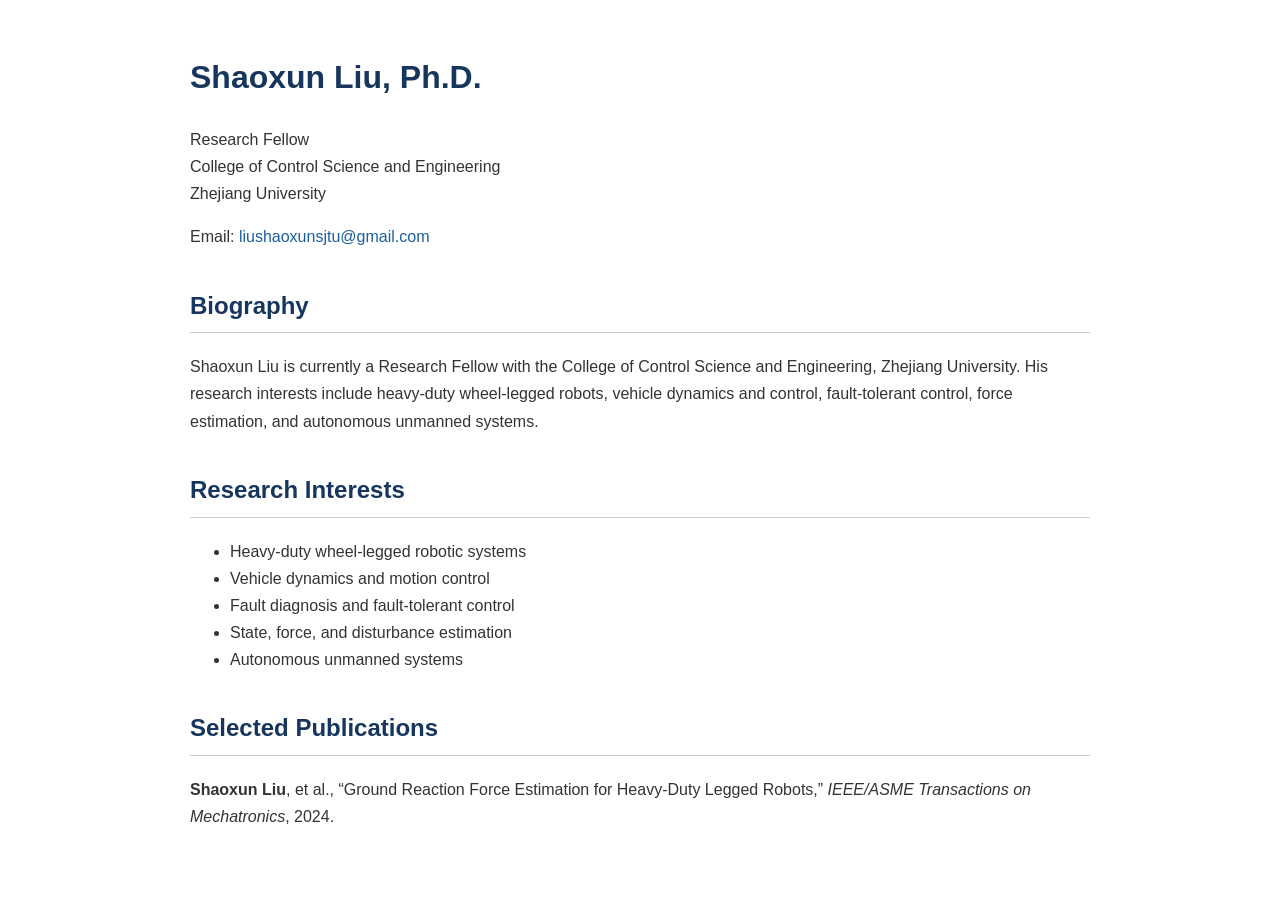
==== index.html @ 148bfb81 "Add initial index.html for personal webpage" ====
<!DOCTYPE html>
<html lang="en">
<head>
    <meta charset="UTF-8">
    <meta name="viewport" content="width=device-width, initial-scale=1.0">
    <title>Shaoxun Liu</title>

    <style>
        body {
            max-width: 900px;
            margin: 50px auto;
            padding: 0 25px;
            font-family: Arial, Helvetica, sans-serif;
            line-height: 1.7;
            color: #333;
        }

        h1, h2 {
            color: #17365d;
        }

        h2 {
            margin-top: 35px;
            border-bottom: 1px solid #ccc;
            padding-bottom: 6px;
        }

        a {
            color: #1a5f9e;
            text-decoration: none;
        }

        a:hover {
            text-decoration: underline;
        }
    </style>
</head>

<body>

    <h1>Shaoxun Liu, Ph.D.</h1>

    <p>
        Research Fellow<br>
        College of Control Science and Engineering<br>
        Zhejiang University
    </p>

    <p>
        Email:
        <a href="mailto:liushaoxunsjtu@gmail.com">
            liushaoxunsjtu@gmail.com
        </a>
    </p>

    <h2>Biography</h2>

    <p>
        Shaoxun Liu is currently a Research Fellow with the College of
        Control Science and Engineering, Zhejiang University.
        His research interests include heavy-duty wheel-legged robots,
        vehicle dynamics and control, fault-tolerant control,
        force estimation, and autonomous unmanned systems.
    </p>

    <h2>Research Interests</h2>

    <ul>
        <li>Heavy-duty wheel-legged robotic systems</li>
        <li>Vehicle dynamics and motion control</li>
        <li>Fault diagnosis and fault-tolerant control</li>
        <li>State, force, and disturbance estimation</li>
        <li>Autonomous unmanned systems</li>
    </ul>

    <h2>Selected Publications</h2>

    <p>
        <strong>Shaoxun Liu</strong>, et al.,
        “Ground Reaction Force Estimation for Heavy-Duty Legged Robots,”
        <em>IEEE/ASME Transactions on Mechatronics</em>, 2024.
    </p>

</body>
</html>
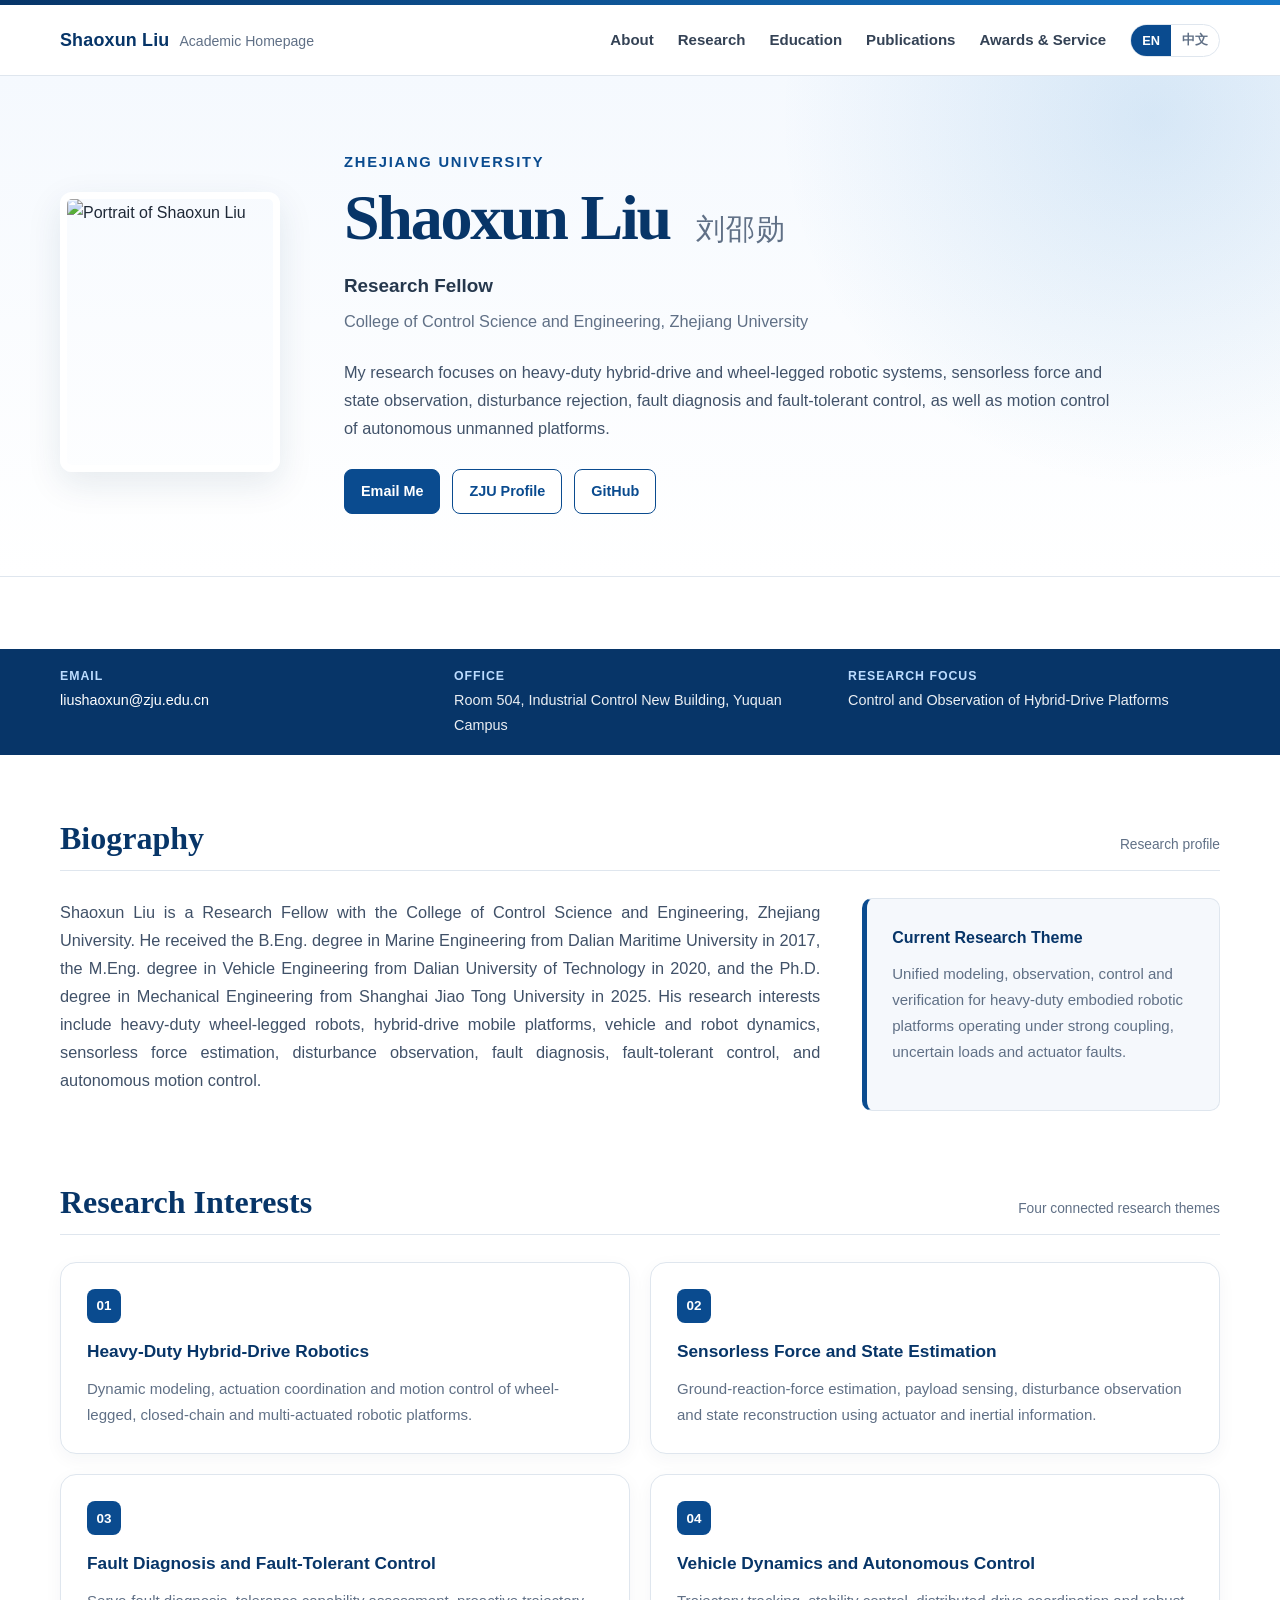
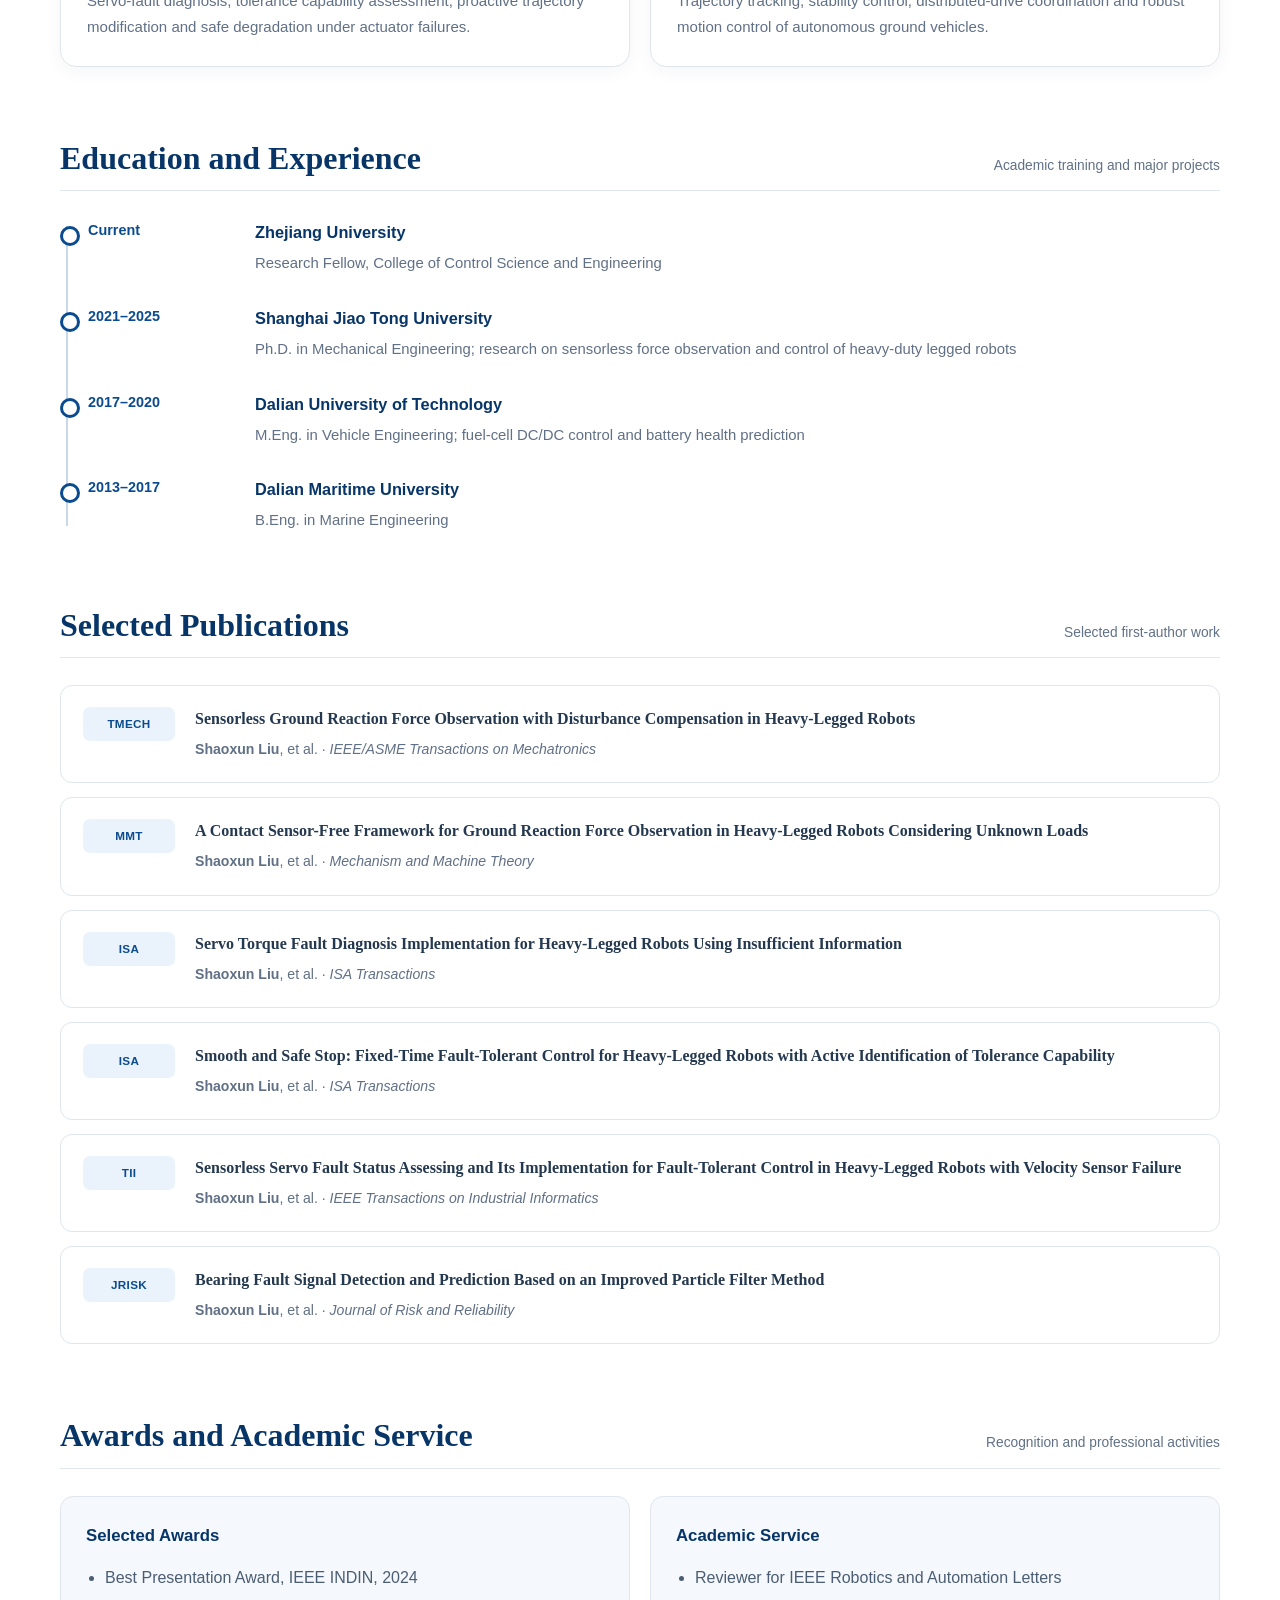
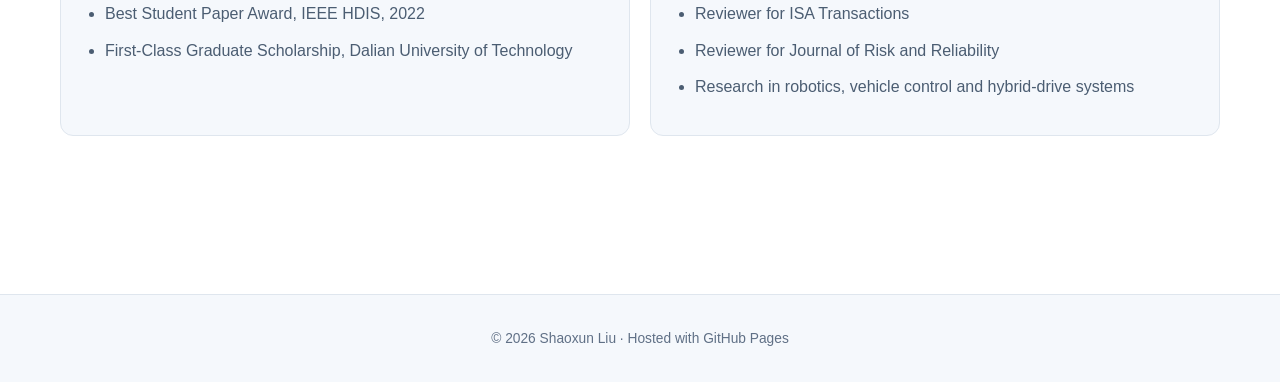
==== commit 7046e71e: "2026.07.014" ====
--- a/index.html
+++ b/index.html
@@ -1,85 +1,1008 @@
 <!DOCTYPE html>
 <html lang="en">
 <head>
-    <meta charset="UTF-8">
-    <meta name="viewport" content="width=device-width, initial-scale=1.0">
-    <title>Shaoxun Liu</title>
-
-    <style>
-        body {
-            max-width: 900px;
-            margin: 50px auto;
-            padding: 0 25px;
-            font-family: Arial, Helvetica, sans-serif;
-            line-height: 1.7;
-            color: #333;
-        }
-
-        h1, h2 {
-            color: #17365d;
-        }
-
-        h2 {
-            margin-top: 35px;
-            border-bottom: 1px solid #ccc;
-            padding-bottom: 6px;
-        }
-
-        a {
-            color: #1a5f9e;
-            text-decoration: none;
-        }
-
-        a:hover {
-            text-decoration: underline;
-        }
-    </style>
+  <meta charset="UTF-8">
+  <meta name="viewport" content="width=device-width, initial-scale=1.0">
+  <meta name="description" content="Academic homepage of Shaoxun Liu, Research Fellow at Zhejiang University.">
+  <meta name="author" content="Shaoxun Liu">
+  <title>Shaoxun Liu | Zhejiang University</title>
+
+  <style>
+    :root {
+      --zju-blue: #0a4b8f;
+      --zju-deep: #073568;
+      --accent: #1677c8;
+      --ink: #1f2937;
+      --muted: #607086;
+      --line: #dfe6ee;
+      --soft: #f5f8fc;
+      --white: #ffffff;
+      --shadow: 0 12px 35px rgba(23, 54, 93, 0.10);
+      --radius: 16px;
+      --max-width: 1160px;
+    }
+
+    * {
+      box-sizing: border-box;
+    }
+
+    html {
+      scroll-behavior: smooth;
+    }
+
+    body {
+      margin: 0;
+      color: var(--ink);
+      background: var(--white);
+      font-family: -apple-system, BlinkMacSystemFont, "Segoe UI", "Helvetica Neue",
+        Arial, "PingFang SC", "Microsoft YaHei", sans-serif;
+      line-height: 1.72;
+    }
+
+    a {
+      color: var(--zju-blue);
+      text-decoration: none;
+    }
+
+    a:hover {
+      color: var(--accent);
+    }
+
+    .top-rule {
+      height: 5px;
+      background: linear-gradient(90deg, var(--zju-deep), var(--accent));
+    }
+
+    .nav-shell {
+      position: sticky;
+      top: 0;
+      z-index: 1000;
+      background: rgba(255, 255, 255, 0.96);
+      border-bottom: 1px solid var(--line);
+      backdrop-filter: blur(10px);
+    }
+
+    .nav {
+      width: min(var(--max-width), calc(100% - 40px));
+      min-height: 70px;
+      margin: 0 auto;
+      display: flex;
+      align-items: center;
+      justify-content: space-between;
+      gap: 24px;
+    }
+
+    .brand {
+      display: flex;
+      align-items: baseline;
+      gap: 10px;
+      white-space: nowrap;
+    }
+
+    .brand strong {
+      color: var(--zju-deep);
+      font-size: 1.12rem;
+      letter-spacing: 0.01em;
+    }
+
+    .brand span {
+      color: var(--muted);
+      font-size: 0.88rem;
+    }
+
+    .nav-links {
+      display: flex;
+      align-items: center;
+      justify-content: flex-end;
+      gap: 24px;
+      font-size: 0.94rem;
+    }
+
+    .nav-links a {
+      color: #344255;
+      font-weight: 600;
+    }
+
+    .nav-links a:hover {
+      color: var(--zju-blue);
+    }
+
+    .language-switch {
+      display: inline-flex;
+      border: 1px solid var(--line);
+      border-radius: 999px;
+      overflow: hidden;
+      background: var(--white);
+    }
+
+    .language-switch button {
+      border: 0;
+      background: transparent;
+      color: var(--muted);
+      padding: 7px 11px;
+      cursor: pointer;
+      font-weight: 700;
+      font-size: 0.8rem;
+    }
+
+    .language-switch button.active {
+      color: var(--white);
+      background: var(--zju-blue);
+    }
+
+    .hero {
+      background:
+        radial-gradient(circle at 90% 8%, rgba(22, 119, 200, 0.14), transparent 30%),
+        linear-gradient(180deg, #f5f9fe 0%, #ffffff 100%);
+      border-bottom: 1px solid var(--line);
+    }
+
+    .hero-inner {
+      width: min(var(--max-width), calc(100% - 40px));
+      margin: 0 auto;
+      padding: 74px 0 62px;
+      display: grid;
+      grid-template-columns: 230px minmax(0, 1fr);
+      align-items: center;
+      gap: 54px;
+    }
+
+    .portrait-wrap {
+      position: relative;
+    }
+
+    .portrait {
+      width: 220px;
+      height: 280px;
+      display: block;
+      object-fit: cover;
+      object-position: center top;
+      border-radius: 12px;
+      border: 7px solid var(--white);
+      box-shadow: var(--shadow);
+    }
+
+    .portrait-wrap::after {
+      content: "";
+      position: absolute;
+      right: -10px;
+      bottom: -10px;
+      width: 72px;
+      height: 72px;
+      border-right: 5px solid var(--accent);
+      border-bottom: 5px solid var(--accent);
+      border-radius: 0 0 15px 0;
+      z-index: -1;
+    }
+
+    .eyebrow {
+      margin: 0 0 8px;
+      color: var(--zju-blue);
+      font-size: 0.92rem;
+      font-weight: 800;
+      letter-spacing: 0.12em;
+      text-transform: uppercase;
+    }
+
+    h1 {
+      margin: 0;
+      color: var(--zju-deep);
+      font-family: Georgia, "Times New Roman", "Songti SC", serif;
+      font-size: clamp(2.55rem, 5vw, 4.35rem);
+      line-height: 1.08;
+      letter-spacing: -0.035em;
+    }
+
+    .cn-name {
+      margin-left: 12px;
+      color: var(--muted);
+      font-family: "Songti SC", "STSong", serif;
+      font-size: 0.46em;
+      font-weight: 500;
+      letter-spacing: 0.04em;
+    }
+
+    .position {
+      margin: 18px 0 4px;
+      color: #26384d;
+      font-size: 1.18rem;
+      font-weight: 700;
+    }
+
+    .affiliation {
+      margin: 0;
+      color: var(--muted);
+      font-size: 1.02rem;
+    }
+
+    .hero-summary {
+      max-width: 780px;
+      margin: 23px 0 0;
+      color: #42536a;
+      font-size: 1.02rem;
+    }
+
+    .quick-links {
+      margin-top: 27px;
+      display: flex;
+      flex-wrap: wrap;
+      gap: 12px;
+    }
+
+    .button {
+      display: inline-flex;
+      align-items: center;
+      justify-content: center;
+      min-height: 42px;
+      padding: 9px 16px;
+      border: 1px solid var(--zju-blue);
+      border-radius: 8px;
+      font-size: 0.9rem;
+      font-weight: 700;
+      transition: transform 0.15s ease, box-shadow 0.15s ease;
+    }
+
+    .button:hover {
+      transform: translateY(-1px);
+      box-shadow: 0 8px 18px rgba(10, 75, 143, 0.15);
+    }
+
+    .button.primary {
+      color: var(--white);
+      background: var(--zju-blue);
+    }
+
+    .button.secondary {
+      color: var(--zju-blue);
+      background: var(--white);
+    }
+
+    .contact-strip {
+      background: var(--zju-deep);
+      color: var(--white);
+    }
+
+    .contact-inner {
+      width: min(var(--max-width), calc(100% - 40px));
+      margin: 0 auto;
+      padding: 17px 0;
+      display: grid;
+      grid-template-columns: repeat(3, minmax(0, 1fr));
+      gap: 22px;
+    }
+
+    .contact-item {
+      min-width: 0;
+      color: rgba(255, 255, 255, 0.92);
+      font-size: 0.9rem;
+    }
+
+    .contact-item strong {
+      display: block;
+      margin-bottom: 1px;
+      color: #bcdcff;
+      font-size: 0.77rem;
+      letter-spacing: 0.08em;
+      text-transform: uppercase;
+    }
+
+    .contact-item a {
+      color: var(--white);
+      word-break: break-word;
+    }
+
+    main {
+      width: min(var(--max-width), calc(100% - 40px));
+      margin: 0 auto;
+      padding: 64px 0 86px;
+    }
+
+    section {
+      scroll-margin-top: 92px;
+      margin-bottom: 72px;
+    }
+
+    .section-heading {
+      display: flex;
+      align-items: flex-end;
+      justify-content: space-between;
+      gap: 24px;
+      margin-bottom: 27px;
+      padding-bottom: 13px;
+      border-bottom: 1px solid var(--line);
+    }
+
+    .section-heading h2 {
+      margin: 0;
+      color: var(--zju-deep);
+      font-family: Georgia, "Times New Roman", "Songti SC", serif;
+      font-size: 2rem;
+      line-height: 1.2;
+    }
+
+    .section-heading span {
+      color: var(--muted);
+      font-size: 0.86rem;
+    }
+
+    .about-grid {
+      display: grid;
+      grid-template-columns: minmax(0, 1.7fr) minmax(270px, 0.8fr);
+      gap: 42px;
+    }
+
+    .about-copy p {
+      margin-top: 0;
+      color: #405168;
+      font-size: 1.02rem;
+      text-align: justify;
+    }
+
+    .focus-box {
+      padding: 25px;
+      border: 1px solid var(--line);
+      border-left: 5px solid var(--zju-blue);
+      border-radius: 10px;
+      background: var(--soft);
+    }
+
+    .focus-box h3 {
+      margin: 0 0 10px;
+      color: var(--zju-deep);
+      font-size: 1rem;
+    }
+
+    .focus-box p {
+      margin: 0;
+      color: var(--muted);
+      font-size: 0.94rem;
+    }
+
+    .cards {
+      display: grid;
+      grid-template-columns: repeat(2, minmax(0, 1fr));
+      gap: 20px;
+    }
+
+    .card {
+      padding: 26px;
+      border: 1px solid var(--line);
+      border-radius: var(--radius);
+      background: var(--white);
+      box-shadow: 0 5px 18px rgba(31, 52, 76, 0.045);
+    }
+
+    .card-index {
+      display: inline-flex;
+      width: 34px;
+      height: 34px;
+      align-items: center;
+      justify-content: center;
+      margin-bottom: 14px;
+      border-radius: 8px;
+      color: var(--white);
+      background: var(--zju-blue);
+      font-weight: 800;
+      font-size: 0.84rem;
+    }
+
+    .card h3 {
+      margin: 0 0 9px;
+      color: var(--zju-deep);
+      font-size: 1.08rem;
+    }
+
+    .card p {
+      margin: 0;
+      color: var(--muted);
+      font-size: 0.94rem;
+    }
+
+    .timeline {
+      position: relative;
+      padding-left: 28px;
+    }
+
+    .timeline::before {
+      content: "";
+      position: absolute;
+      left: 6px;
+      top: 8px;
+      bottom: 8px;
+      width: 2px;
+      background: #c9d8e8;
+    }
+
+    .timeline-item {
+      position: relative;
+      display: grid;
+      grid-template-columns: 145px minmax(0, 1fr);
+      gap: 22px;
+      margin-bottom: 27px;
+    }
+
+    .timeline-item::before {
+      content: "";
+      position: absolute;
+      left: -28px;
+      top: 8px;
+      width: 14px;
+      height: 14px;
+      border: 3px solid var(--zju-blue);
+      border-radius: 50%;
+      background: var(--white);
+    }
+
+    .timeline-date {
+      color: var(--zju-blue);
+      font-weight: 800;
+      font-size: 0.9rem;
+    }
+
+    .timeline-content h3 {
+      margin: 0;
+      color: var(--zju-deep);
+      font-size: 1.02rem;
+    }
+
+    .timeline-content p {
+      margin: 5px 0 0;
+      color: var(--muted);
+      font-size: 0.93rem;
+    }
+
+    .publication-list {
+      display: grid;
+      gap: 14px;
+    }
+
+    .publication {
+      display: grid;
+      grid-template-columns: 92px minmax(0, 1fr);
+      gap: 20px;
+      padding: 21px 22px;
+      border: 1px solid var(--line);
+      border-radius: 12px;
+      background: #fff;
+    }
+
+    .journal-tag {
+      align-self: start;
+      padding: 7px 8px;
+      border-radius: 7px;
+      color: var(--zju-blue);
+      background: #eaf3fc;
+      font-size: 0.73rem;
+      font-weight: 900;
+      text-align: center;
+      letter-spacing: 0.03em;
+    }
+
+    .publication h3 {
+      margin: 0 0 6px;
+      color: #24384f;
+      font-family: Georgia, "Times New Roman", serif;
+      font-size: 1rem;
+      font-weight: 700;
+      line-height: 1.5;
+    }
+
+    .publication p {
+      margin: 0;
+      color: var(--muted);
+      font-size: 0.88rem;
+    }
+
+    .two-column-list {
+      display: grid;
+      grid-template-columns: repeat(2, minmax(0, 1fr));
+      gap: 20px;
+    }
+
+    .list-panel {
+      padding: 25px;
+      border: 1px solid var(--line);
+      border-radius: 13px;
+      background: var(--soft);
+    }
+
+    .list-panel h3 {
+      margin: 0 0 13px;
+      color: var(--zju-deep);
+      font-size: 1.05rem;
+    }
+
+    .list-panel ul {
+      margin: 0;
+      padding-left: 19px;
+      color: #4b5d72;
+    }
+
+    .list-panel li {
+      margin-bottom: 9px;
+    }
+
+    footer {
+      padding: 32px 20px;
+      border-top: 1px solid var(--line);
+      color: var(--muted);
+      background: var(--soft);
+      text-align: center;
+      font-size: 0.86rem;
+    }
+
+    .menu-toggle {
+      display: none;
+      border: 1px solid var(--line);
+      border-radius: 8px;
+      background: var(--white);
+      padding: 8px 10px;
+      color: var(--zju-deep);
+      font-size: 1rem;
+      cursor: pointer;
+    }
+
+    @media (max-width: 900px) {
+      .menu-toggle {
+        display: inline-flex;
+      }
+
+      .nav {
+        position: relative;
+      }
+
+      .nav-links {
+        display: none;
+        position: absolute;
+        top: 62px;
+        right: 0;
+        width: min(340px, calc(100vw - 40px));
+        padding: 18px;
+        flex-direction: column;
+        align-items: stretch;
+        gap: 12px;
+        border: 1px solid var(--line);
+        border-radius: 12px;
+        background: var(--white);
+        box-shadow: var(--shadow);
+      }
+
+      .nav-links.open {
+        display: flex;
+      }
+
+      .language-switch {
+        align-self: flex-start;
+      }
+
+      .hero-inner {
+        grid-template-columns: 190px minmax(0, 1fr);
+        gap: 35px;
+      }
+
+      .portrait {
+        width: 185px;
+        height: 235px;
+      }
+
+      .contact-inner,
+      .cards,
+      .about-grid,
+      .two-column-list {
+        grid-template-columns: 1fr;
+      }
+    }
+
+    @media (max-width: 680px) {
+      .brand span {
+        display: none;
+      }
+
+      .hero-inner {
+        padding: 48px 0 44px;
+        grid-template-columns: 1fr;
+        text-align: center;
+      }
+
+      .portrait-wrap {
+        justify-self: center;
+      }
+
+      .portrait {
+        width: 175px;
+        height: 220px;
+      }
+
+      .quick-links {
+        justify-content: center;
+      }
+
+      .contact-inner {
+        gap: 13px;
+      }
+
+      .section-heading {
+        align-items: flex-start;
+        flex-direction: column;
+        gap: 6px;
+      }
+
+      .timeline-item {
+        grid-template-columns: 1fr;
+        gap: 2px;
+      }
+
+      .publication {
+        grid-template-columns: 1fr;
+        gap: 12px;
+      }
+
+      .journal-tag {
+        justify-self: start;
+      }
+    }
+  </style>
 </head>
 
 <body>
-
-    <h1>Shaoxun Liu, Ph.D.</h1>
-
-    <p>
-        Research Fellow<br>
-        College of Control Science and Engineering<br>
-        Zhejiang University
-    </p>
-
-    <p>
-        Email:
-        <a href="mailto:liushaoxunsjtu@gmail.com">
-            liushaoxunsjtu@gmail.com
-        </a>
-    </p>
-
-    <h2>Biography</h2>
-
-    <p>
-        Shaoxun Liu is currently a Research Fellow with the College of
-        Control Science and Engineering, Zhejiang University.
-        His research interests include heavy-duty wheel-legged robots,
-        vehicle dynamics and control, fault-tolerant control,
-        force estimation, and autonomous unmanned systems.
-    </p>
-
-    <h2>Research Interests</h2>
-
-    <ul>
-        <li>Heavy-duty wheel-legged robotic systems</li>
-        <li>Vehicle dynamics and motion control</li>
-        <li>Fault diagnosis and fault-tolerant control</li>
-        <li>State, force, and disturbance estimation</li>
-        <li>Autonomous unmanned systems</li>
-    </ul>
-
-    <h2>Selected Publications</h2>
-
-    <p>
-        <strong>Shaoxun Liu</strong>, et al.,
-        “Ground Reaction Force Estimation for Heavy-Duty Legged Robots,”
-        <em>IEEE/ASME Transactions on Mechatronics</em>, 2024.
-    </p>
-
+  <div class="top-rule"></div>
+
+  <header class="nav-shell">
+    <nav class="nav" aria-label="Main navigation">
+      <a class="brand" href="#top">
+        <strong>Shaoxun Liu</strong>
+        <span data-en="Academic Homepage" data-zh="个人学术主页">Academic Homepage</span>
+      </a>
+
+      <button class="menu-toggle" id="menuToggle" aria-label="Toggle navigation">☰</button>
+
+      <div class="nav-links" id="navLinks">
+        <a href="#about" data-en="About" data-zh="个人简介">About</a>
+        <a href="#research" data-en="Research" data-zh="研究方向">Research</a>
+        <a href="#education" data-en="Education" data-zh="教育经历">Education</a>
+        <a href="#publications" data-en="Publications" data-zh="代表成果">Publications</a>
+        <a href="#service" data-en="Awards & Service" data-zh="奖励与兼职">Awards &amp; Service</a>
+
+        <div class="language-switch" aria-label="Language switch">
+          <button type="button" class="active" data-lang="en">EN</button>
+          <button type="button" data-lang="zh">中文</button>
+        </div>
+      </div>
+    </nav>
+  </header>
+
+  <div id="top"></div>
+
+  <section class="hero" aria-labelledby="page-title">
+    <div class="hero-inner">
+      <div class="portrait-wrap">
+        <img class="portrait" src="assets/profile.jpg" alt="Portrait of Shaoxun Liu">
+      </div>
+
+      <div>
+        <p class="eyebrow" data-en="Zhejiang University" data-zh="浙江大学">Zhejiang University</p>
+        <h1 id="page-title">Shaoxun Liu <span class="cn-name">刘邵勋</span></h1>
+        <p class="position" data-en="Research Fellow" data-zh="专职研究员">Research Fellow</p>
+        <p class="affiliation"
+           data-en="College of Control Science and Engineering, Zhejiang University"
+           data-zh="浙江大学控制科学与工程学院">
+          College of Control Science and Engineering, Zhejiang University
+        </p>
+
+        <p class="hero-summary"
+           data-en="My research focuses on heavy-duty hybrid-drive and wheel-legged robotic systems, sensorless force and state observation, disturbance rejection, fault diagnosis and fault-tolerant control, as well as motion control of autonomous unmanned platforms."
+           data-zh="主要从事重载复合驱动与轮足机器人、无传感器力与状态观测、抗扰控制、故障诊断与容错控制，以及无人平台运动控制等方面的研究。">
+          My research focuses on heavy-duty hybrid-drive and wheel-legged robotic systems,
+          sensorless force and state observation, disturbance rejection, fault diagnosis and
+          fault-tolerant control, as well as motion control of autonomous unmanned platforms.
+        </p>
+
+        <div class="quick-links">
+          <a class="button primary" href="mailto:liushaoxun@zju.edu.cn"
+             data-en="Email Me" data-zh="发送邮件">Email Me</a>
+          <a class="button secondary" href="https://person.zju.edu.cn/shaoxun" target="_blank" rel="noopener"
+             data-en="ZJU Profile" data-zh="浙大主页">ZJU Profile</a>
+          <a class="button secondary" href="https://github.com/Sxliu818" target="_blank" rel="noopener"
+             data-en="GitHub" data-zh="GitHub">GitHub</a>
+        </div>
+      </div>
+    </div>
+  </section>
+
+  <div class="contact-strip">
+    <div class="contact-inner">
+      <div class="contact-item">
+        <strong data-en="Email" data-zh="邮箱">Email</strong>
+        <a href="mailto:liushaoxun@zju.edu.cn">liushaoxun@zju.edu.cn</a>
+      </div>
+      <div class="contact-item">
+        <strong data-en="Office" data-zh="办公地点">Office</strong>
+        <span data-en="Room 504, Industrial Control New Building, Yuquan Campus"
+              data-zh="浙江大学玉泉校区工控新楼504室">
+          Room 504, Industrial Control New Building, Yuquan Campus
+        </span>
+      </div>
+      <div class="contact-item">
+        <strong data-en="Research Focus" data-zh="研究方向">Research Focus</strong>
+        <span data-en="Control and Observation of Hybrid-Drive Platforms"
+              data-zh="复合驱动平台控制及观测">
+          Control and Observation of Hybrid-Drive Platforms
+        </span>
+      </div>
+    </div>
+  </div>
+
+  <main>
+    <section id="about">
+      <div class="section-heading">
+        <h2 data-en="Biography" data-zh="个人简介">Biography</h2>
+        <span data-en="Research profile" data-zh="研究概况">Research profile</span>
+      </div>
+
+      <div class="about-grid">
+        <div class="about-copy">
+          <p
+            data-en="Shaoxun Liu is a Research Fellow with the College of Control Science and Engineering, Zhejiang University. He received the B.Eng. degree in Marine Engineering from Dalian Maritime University in 2017, the M.Eng. degree in Vehicle Engineering from Dalian University of Technology in 2020, and the Ph.D. degree in Mechanical Engineering from Shanghai Jiao Tong University in 2025. His research interests include heavy-duty wheel-legged robots, hybrid-drive mobile platforms, vehicle and robot dynamics, sensorless force estimation, disturbance observation, fault diagnosis, fault-tolerant control, and autonomous motion control."
+            data-zh="刘邵勋，博士，现为浙江大学控制科学与工程学院专职研究员。2017年获大连海事大学轮机工程专业学士学位，2020年获大连理工大学车辆工程专业硕士学位，2025年获上海交通大学机械工程专业博士学位。主要研究方向包括重载轮足机器人与复合驱动移动平台、车辆与机器人动力学、无传感器接触力估计、扰动观测、故障诊断与容错控制，以及无人平台自主运动控制。">
+            Shaoxun Liu is a Research Fellow with the College of Control Science and Engineering,
+            Zhejiang University. He received the B.Eng. degree in Marine Engineering from Dalian
+            Maritime University in 2017, the M.Eng. degree in Vehicle Engineering from Dalian
+            University of Technology in 2020, and the Ph.D. degree in Mechanical Engineering from
+            Shanghai Jiao Tong University in 2025. His research interests include heavy-duty
+            wheel-legged robots, hybrid-drive mobile platforms, vehicle and robot dynamics,
+            sensorless force estimation, disturbance observation, fault diagnosis, fault-tolerant
+            control, and autonomous motion control.
+          </p>
+        </div>
+
+        <aside class="focus-box">
+          <h3 data-en="Current Research Theme" data-zh="当前研究主题">Current Research Theme</h3>
+          <p
+            data-en="Unified modeling, observation, control and verification for heavy-duty embodied robotic platforms operating under strong coupling, uncertain loads and actuator faults."
+            data-zh="面向强耦合、未知负载与执行器故障条件下的重载具身平台，开展统一建模、状态与力观测、运动控制及系统验证研究。">
+            Unified modeling, observation, control and verification for heavy-duty embodied robotic
+            platforms operating under strong coupling, uncertain loads and actuator faults.
+          </p>
+        </aside>
+      </div>
+    </section>
+
+    <section id="research">
+      <div class="section-heading">
+        <h2 data-en="Research Interests" data-zh="研究方向">Research Interests</h2>
+        <span data-en="Four connected research themes" data-zh="四项相互关联的研究主题">Four connected research themes</span>
+      </div>
+
+      <div class="cards">
+        <article class="card">
+          <span class="card-index">01</span>
+          <h3 data-en="Heavy-Duty Hybrid-Drive Robotics" data-zh="重载复合驱动机器人">Heavy-Duty Hybrid-Drive Robotics</h3>
+          <p
+            data-en="Dynamic modeling, actuation coordination and motion control of wheel-legged, closed-chain and multi-actuated robotic platforms."
+            data-zh="开展轮足式、闭链式与多执行器重载机器人平台的动力学建模、驱动协调与运动控制研究。">
+            Dynamic modeling, actuation coordination and motion control of wheel-legged,
+            closed-chain and multi-actuated robotic platforms.
+          </p>
+        </article>
+
+        <article class="card">
+          <span class="card-index">02</span>
+          <h3 data-en="Sensorless Force and State Estimation" data-zh="无传感器力与状态观测">Sensorless Force and State Estimation</h3>
+          <p
+            data-en="Ground-reaction-force estimation, payload sensing, disturbance observation and state reconstruction using actuator and inertial information."
+            data-zh="利用执行器信息与惯性信息实现地面接触力估计、负载感知、扰动观测与系统状态重构。">
+            Ground-reaction-force estimation, payload sensing, disturbance observation and state
+            reconstruction using actuator and inertial information.
+          </p>
+        </article>
+
+        <article class="card">
+          <span class="card-index">03</span>
+          <h3 data-en="Fault Diagnosis and Fault-Tolerant Control" data-zh="故障诊断与容错控制">Fault Diagnosis and Fault-Tolerant Control</h3>
+          <p
+            data-en="Servo-fault diagnosis, tolerance capability assessment, proactive trajectory modification and safe degradation under actuator failures."
+            data-zh="研究伺服故障诊断、容错能力评估、主动轨迹修正以及执行器故障条件下的安全降级控制。">
+            Servo-fault diagnosis, tolerance capability assessment, proactive trajectory modification
+            and safe degradation under actuator failures.
+          </p>
+        </article>
+
+        <article class="card">
+          <span class="card-index">04</span>
+          <h3 data-en="Vehicle Dynamics and Autonomous Control" data-zh="车辆动力学与自主控制">Vehicle Dynamics and Autonomous Control</h3>
+          <p
+            data-en="Trajectory tracking, stability control, distributed-drive coordination and robust motion control of autonomous ground vehicles."
+            data-zh="开展无人地面车辆的轨迹跟踪、稳定性控制、分布式驱动协调与鲁棒运动控制研究。">
+            Trajectory tracking, stability control, distributed-drive coordination and robust motion
+            control of autonomous ground vehicles.
+          </p>
+        </article>
+      </div>
+    </section>
+
+    <section id="education">
+      <div class="section-heading">
+        <h2 data-en="Education and Experience" data-zh="教育与科研经历">Education and Experience</h2>
+        <span data-en="Academic training and major projects" data-zh="学术训练与主要项目">Academic training and major projects</span>
+      </div>
+
+      <div class="timeline">
+        <div class="timeline-item">
+          <div class="timeline-date" data-en="Current" data-zh="现今">Current</div>
+          <div class="timeline-content">
+            <h3 data-en="Zhejiang University" data-zh="浙江大学">Zhejiang University</h3>
+            <p data-en="Research Fellow, College of Control Science and Engineering"
+               data-zh="控制科学与工程学院，专职研究员">
+              Research Fellow, College of Control Science and Engineering
+            </p>
+          </div>
+        </div>
+
+        <div class="timeline-item">
+          <div class="timeline-date">2021–2025</div>
+          <div class="timeline-content">
+            <h3 data-en="Shanghai Jiao Tong University" data-zh="上海交通大学">Shanghai Jiao Tong University</h3>
+            <p data-en="Ph.D. in Mechanical Engineering; research on sensorless force observation and control of heavy-duty legged robots"
+               data-zh="机械工程博士；重载足式机器人无传感器接触力观测与控制">
+              Ph.D. in Mechanical Engineering; research on sensorless force observation and control
+              of heavy-duty legged robots
+            </p>
+          </div>
+        </div>
+
+        <div class="timeline-item">
+          <div class="timeline-date">2017–2020</div>
+          <div class="timeline-content">
+            <h3 data-en="Dalian University of Technology" data-zh="大连理工大学">Dalian University of Technology</h3>
+            <p data-en="M.Eng. in Vehicle Engineering; fuel-cell DC/DC control and battery health prediction"
+               data-zh="车辆工程硕士；燃料电池DC/DC控制与电池健康状态预测">
+              M.Eng. in Vehicle Engineering; fuel-cell DC/DC control and battery health prediction
+            </p>
+          </div>
+        </div>
+
+        <div class="timeline-item">
+          <div class="timeline-date">2013–2017</div>
+          <div class="timeline-content">
+            <h3 data-en="Dalian Maritime University" data-zh="大连海事大学">Dalian Maritime University</h3>
+            <p data-en="B.Eng. in Marine Engineering"
+               data-zh="轮机工程学士">
+              B.Eng. in Marine Engineering
+            </p>
+          </div>
+        </div>
+      </div>
+    </section>
+
+    <section id="publications">
+      <div class="section-heading">
+        <h2 data-en="Selected Publications" data-zh="代表性论文">Selected Publications</h2>
+        <span data-en="Selected first-author work" data-zh="部分第一作者成果">Selected first-author work</span>
+      </div>
+
+      <div class="publication-list">
+        <article class="publication">
+          <div class="journal-tag">TMECH</div>
+          <div>
+            <h3>Sensorless Ground Reaction Force Observation with Disturbance Compensation in Heavy-Legged Robots</h3>
+            <p><strong>Shaoxun Liu</strong>, et al. · <em>IEEE/ASME Transactions on Mechatronics</em></p>
+          </div>
+        </article>
+
+        <article class="publication">
+          <div class="journal-tag">MMT</div>
+          <div>
+            <h3>A Contact Sensor-Free Framework for Ground Reaction Force Observation in Heavy-Legged Robots Considering Unknown Loads</h3>
+            <p><strong>Shaoxun Liu</strong>, et al. · <em>Mechanism and Machine Theory</em></p>
+          </div>
+        </article>
+
+        <article class="publication">
+          <div class="journal-tag">ISA</div>
+          <div>
+            <h3>Servo Torque Fault Diagnosis Implementation for Heavy-Legged Robots Using Insufficient Information</h3>
+            <p><strong>Shaoxun Liu</strong>, et al. · <em>ISA Transactions</em></p>
+          </div>
+        </article>
+
+        <article class="publication">
+          <div class="journal-tag">ISA</div>
+          <div>
+            <h3>Smooth and Safe Stop: Fixed-Time Fault-Tolerant Control for Heavy-Legged Robots with Active Identification of Tolerance Capability</h3>
+            <p><strong>Shaoxun Liu</strong>, et al. · <em>ISA Transactions</em></p>
+          </div>
+        </article>
+
+        <article class="publication">
+          <div class="journal-tag">TII</div>
+          <div>
+            <h3>Sensorless Servo Fault Status Assessing and Its Implementation for Fault-Tolerant Control in Heavy-Legged Robots with Velocity Sensor Failure</h3>
+            <p><strong>Shaoxun Liu</strong>, et al. · <em>IEEE Transactions on Industrial Informatics</em></p>
+          </div>
+        </article>
+
+        <article class="publication">
+          <div class="journal-tag">JRISK</div>
+          <div>
+            <h3>Bearing Fault Signal Detection and Prediction Based on an Improved Particle Filter Method</h3>
+            <p><strong>Shaoxun Liu</strong>, et al. · <em>Journal of Risk and Reliability</em></p>
+          </div>
+        </article>
+      </div>
+    </section>
+
+    <section id="service">
+      <div class="section-heading">
+        <h2 data-en="Awards and Academic Service" data-zh="奖励与学术兼职">Awards and Academic Service</h2>
+        <span data-en="Recognition and professional activities" data-zh="获奖与专业服务">Recognition and professional activities</span>
+      </div>
+
+      <div class="two-column-list">
+        <div class="list-panel">
+          <h3 data-en="Selected Awards" data-zh="代表性奖励">Selected Awards</h3>
+          <ul>
+            <li data-en="Best Presentation Award, IEEE INDIN, 2024"
+                data-zh="IEEE INDIN 最佳报告奖，2024">Best Presentation Award, IEEE INDIN, 2024</li>
+            <li data-en="Best Student Paper Award, IEEE HDIS, 2022"
+                data-zh="IEEE HDIS 最佳学生论文奖，2022">Best Student Paper Award, IEEE HDIS, 2022</li>
+            <li data-en="First-Class Graduate Scholarship, Dalian University of Technology"
+                data-zh="大连理工大学一级研究生奖学金">First-Class Graduate Scholarship, Dalian University of Technology</li>
+          </ul>
+        </div>
+
+        <div class="list-panel">
+          <h3 data-en="Academic Service" data-zh="学术兼职">Academic Service</h3>
+          <ul>
+            <li data-en="Reviewer for IEEE Robotics and Automation Letters"
+                data-zh="IEEE Robotics and Automation Letters 审稿人">Reviewer for IEEE Robotics and Automation Letters</li>
+            <li data-en="Reviewer for ISA Transactions"
+                data-zh="ISA Transactions 审稿人">Reviewer for ISA Transactions</li>
+            <li data-en="Reviewer for Journal of Risk and Reliability"
+                data-zh="Journal of Risk and Reliability 审稿人">Reviewer for Journal of Risk and Reliability</li>
+            <li data-en="Research in robotics, vehicle control and hybrid-drive systems"
+                data-zh="长期从事机器人、车辆控制与复合驱动系统研究">Research in robotics, vehicle control and hybrid-drive systems</li>
+          </ul>
+        </div>
+      </div>
+    </section>
+  </main>
+
+  <footer>
+    <span>© <span id="year"></span> Shaoxun Liu · </span>
+    <span data-en="Hosted with GitHub Pages" data-zh="由 GitHub Pages 托管">Hosted with GitHub Pages</span>
+  </footer>
+
+  <script>
+    const translations = document.querySelectorAll("[data-en][data-zh]");
+    const languageButtons = document.querySelectorAll("[data-lang]");
+    const navLinks = document.getElementById("navLinks");
+    const menuToggle = document.getElementById("menuToggle");
+
+    function setLanguage(language) {
+      document.documentElement.lang = language === "zh" ? "zh-CN" : "en";
+      translations.forEach((element) => {
+        element.textContent = element.dataset[language];
+      });
+      languageButtons.forEach((button) => {
+        button.classList.toggle("active", button.dataset.lang === language);
+      });
+      localStorage.setItem("homepageLanguage", language);
+    }
+
+    languageButtons.forEach((button) => {
+      button.addEventListener("click", () => setLanguage(button.dataset.lang));
+    });
+
+    menuToggle.addEventListener("click", () => {
+      navLinks.classList.toggle("open");
+    });
+
+    navLinks.querySelectorAll("a").forEach((link) => {
+      link.addEventListener("click", () => navLinks.classList.remove("open"));
+    });
+
+    document.getElementById("year").textContent = new Date().getFullYear();
+    setLanguage(localStorage.getItem("homepageLanguage") || "en");
+  </script>
 </body>
 </html>
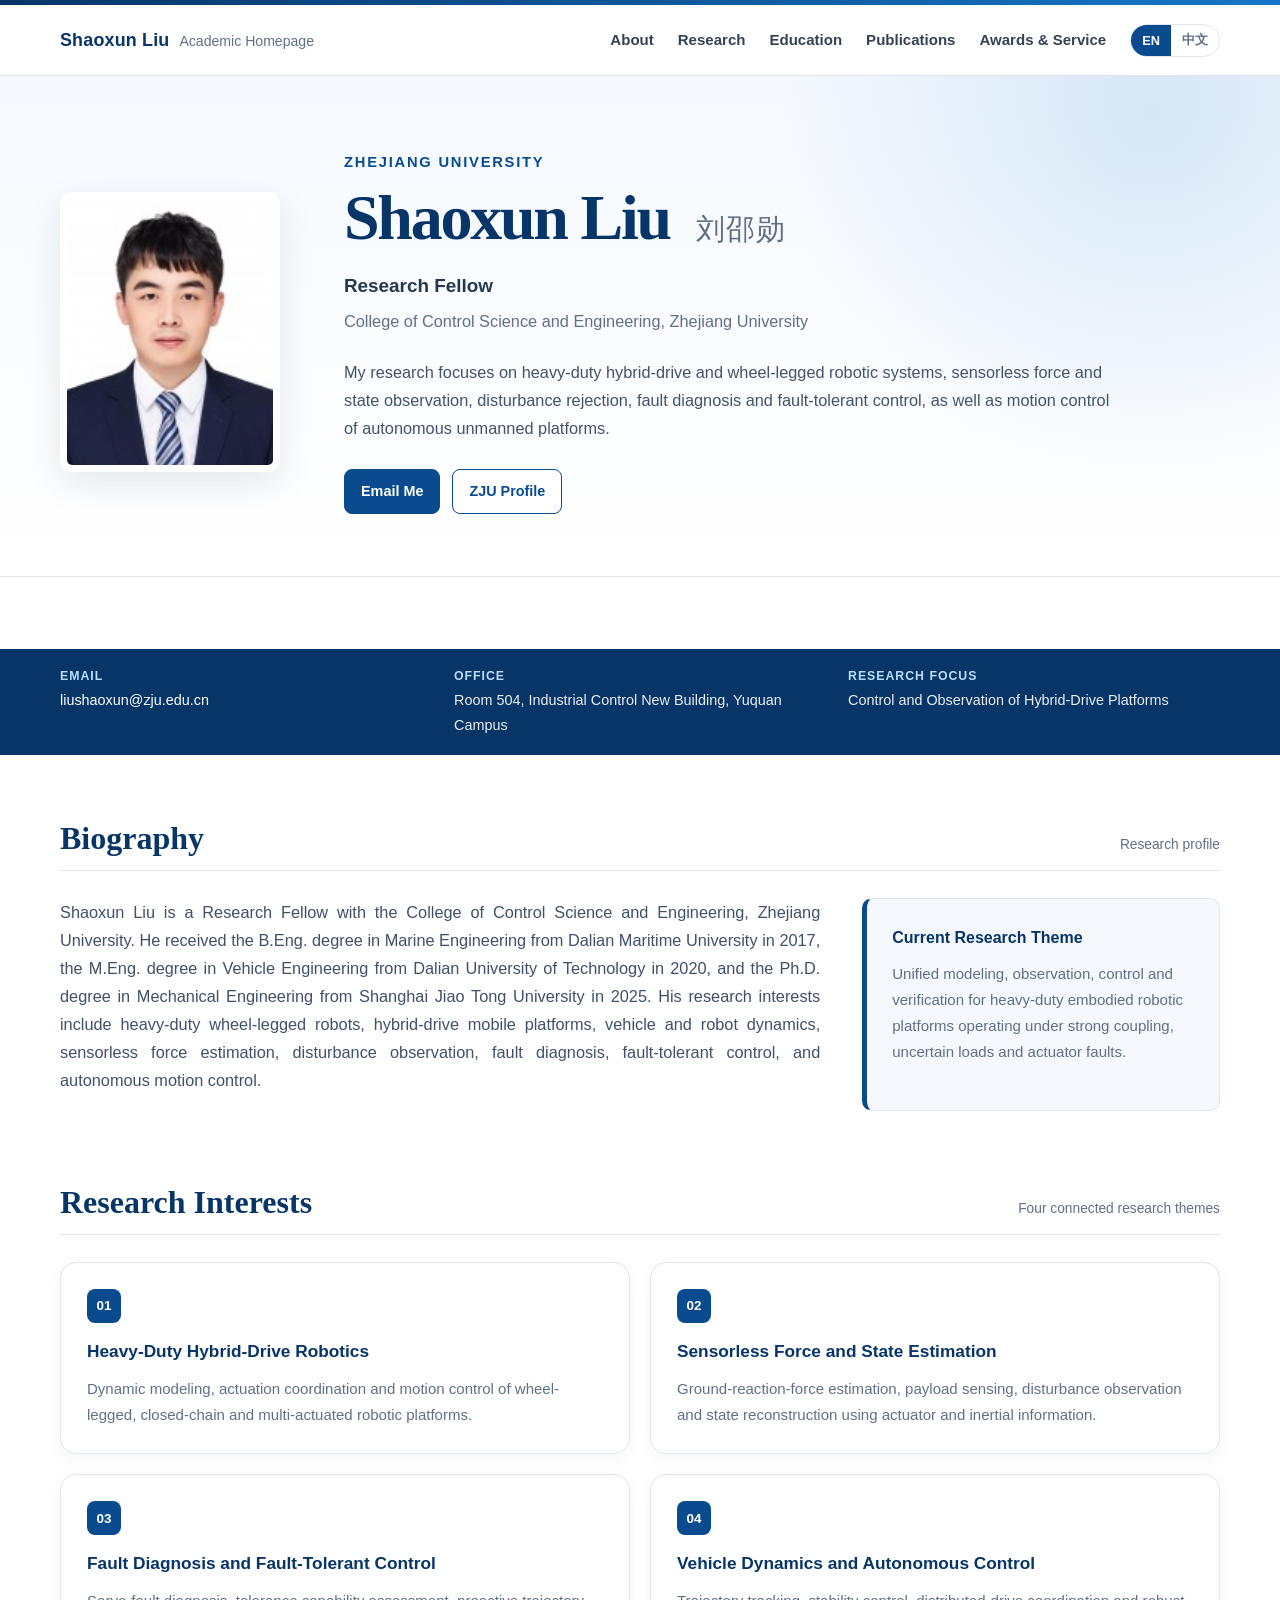
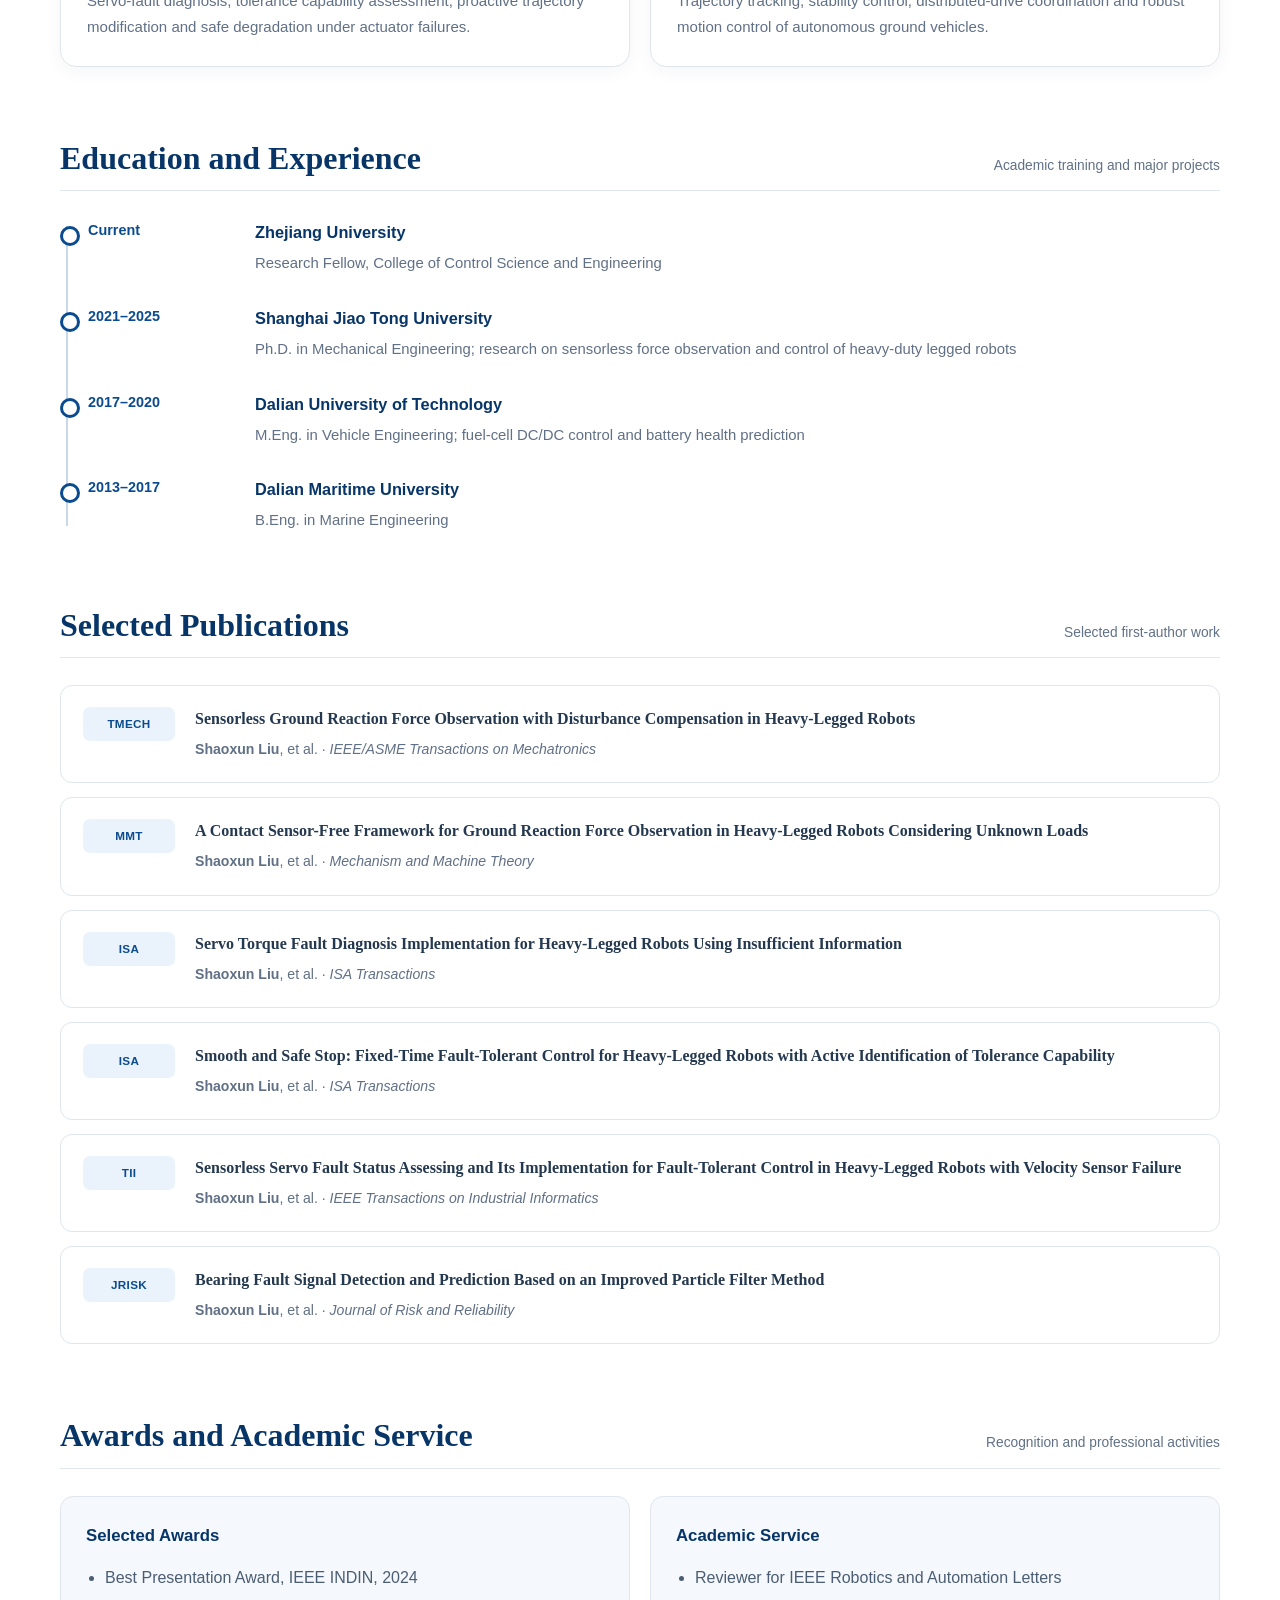
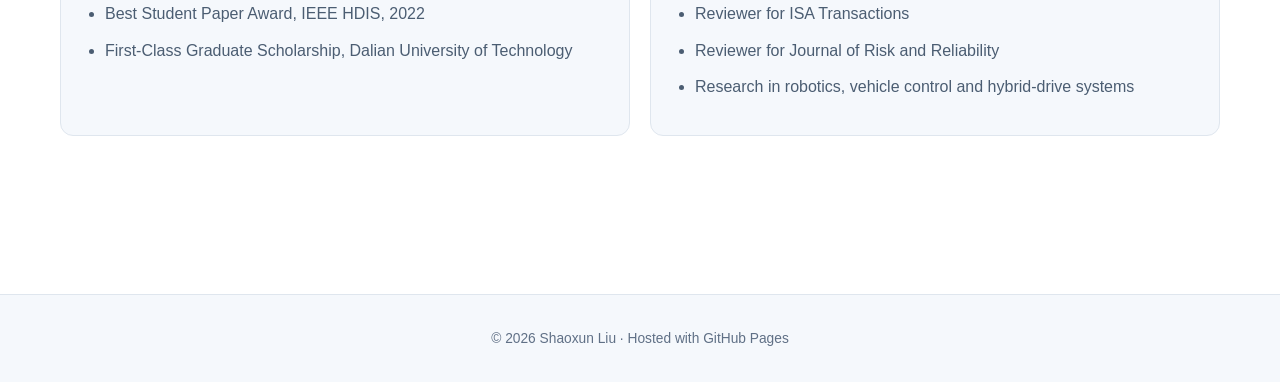
==== commit 40a16cbf: "Update index.html" ====
--- a/index.html
+++ b/index.html
@@ -702,8 +702,6 @@
              data-en="Email Me" data-zh="发送邮件">Email Me</a>
           <a class="button secondary" href="https://person.zju.edu.cn/shaoxun" target="_blank" rel="noopener"
              data-en="ZJU Profile" data-zh="浙大主页">ZJU Profile</a>
-          <a class="button secondary" href="https://github.com/Sxliu818" target="_blank" rel="noopener"
-             data-en="GitHub" data-zh="GitHub">GitHub</a>
         </div>
       </div>
     </div>
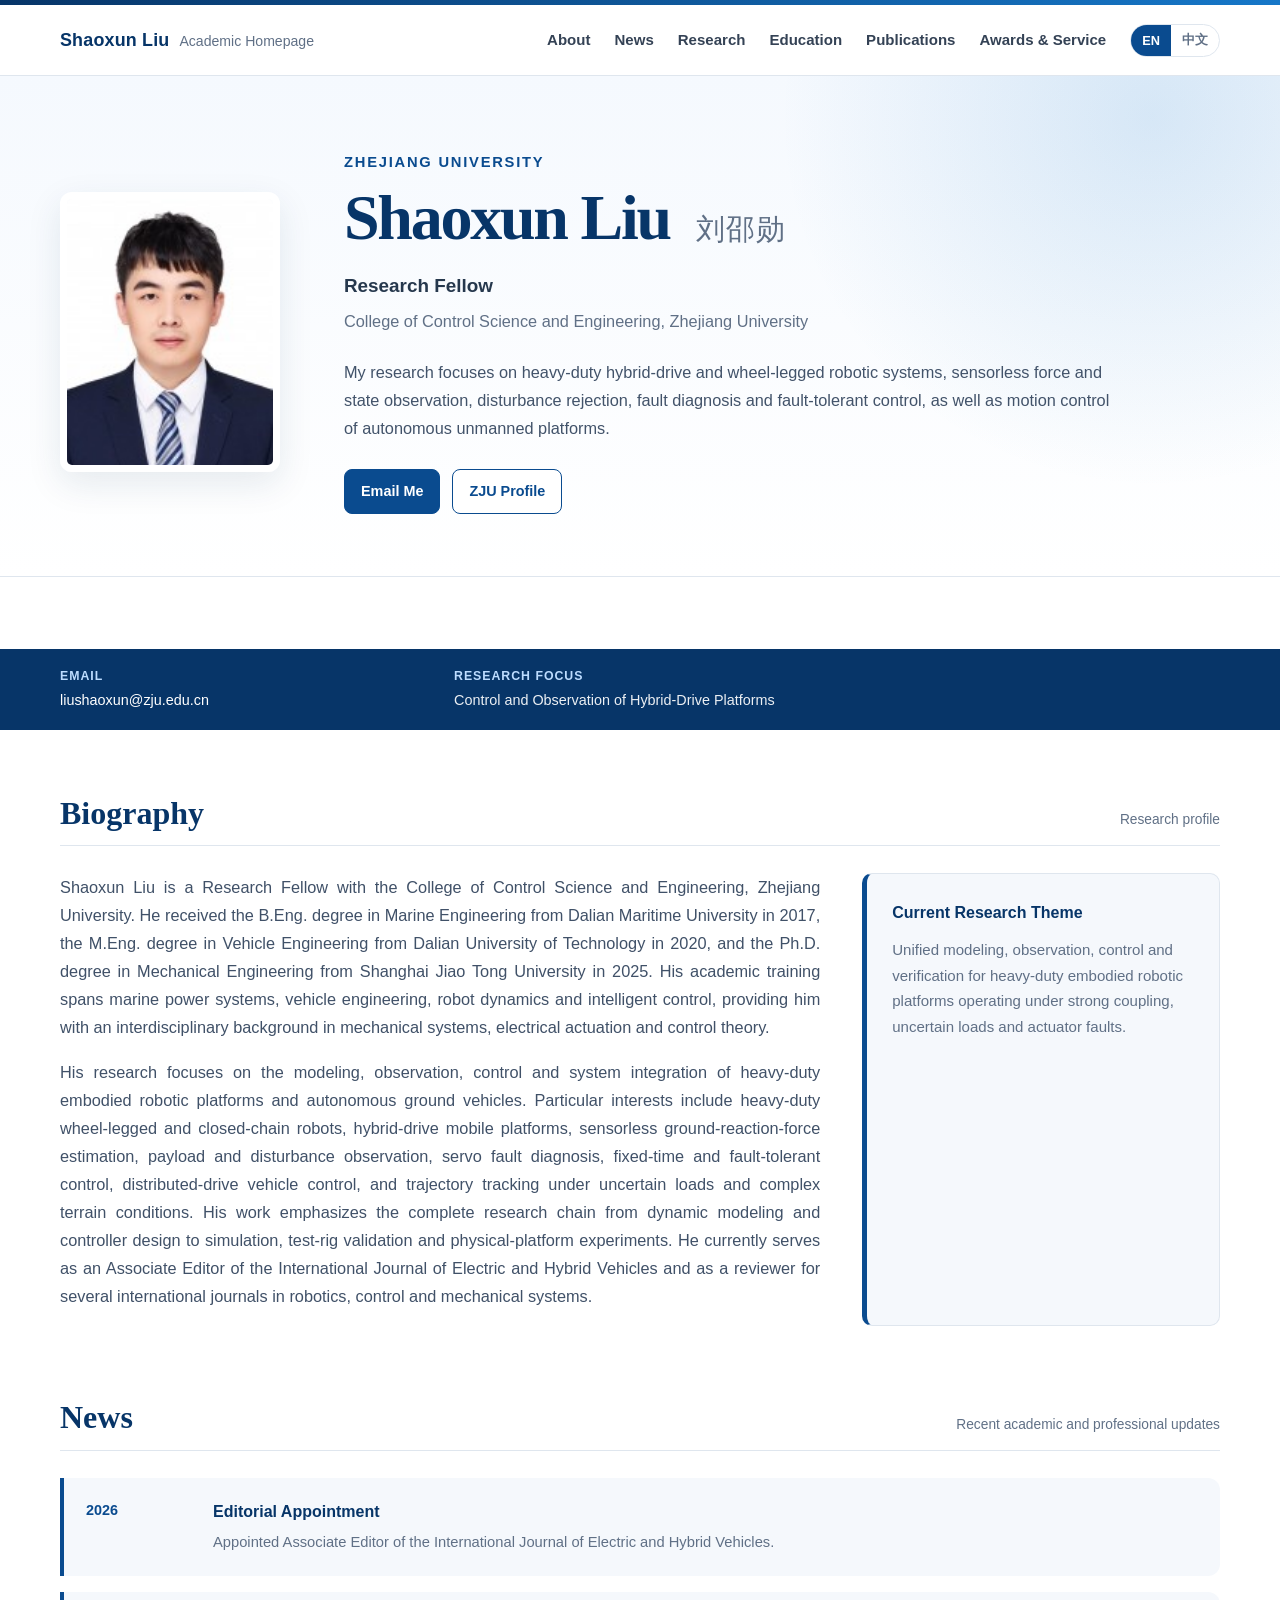
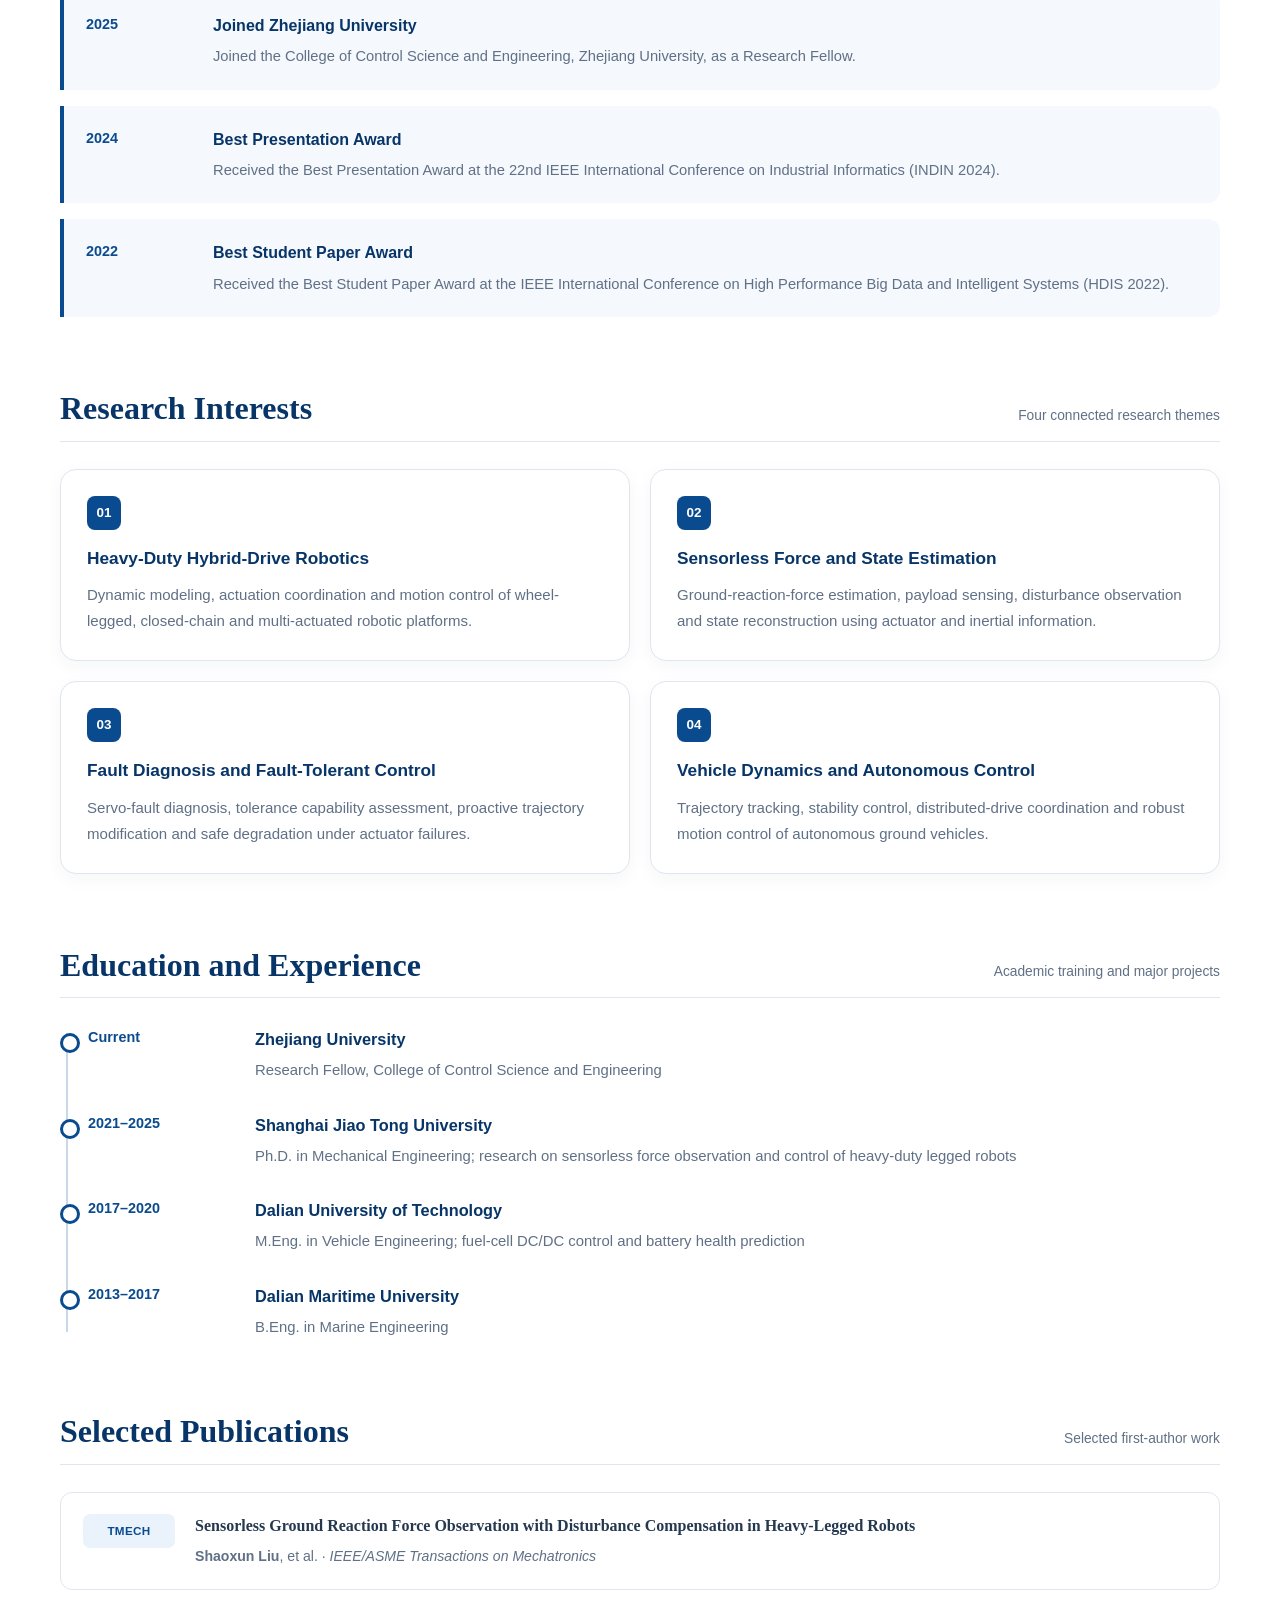
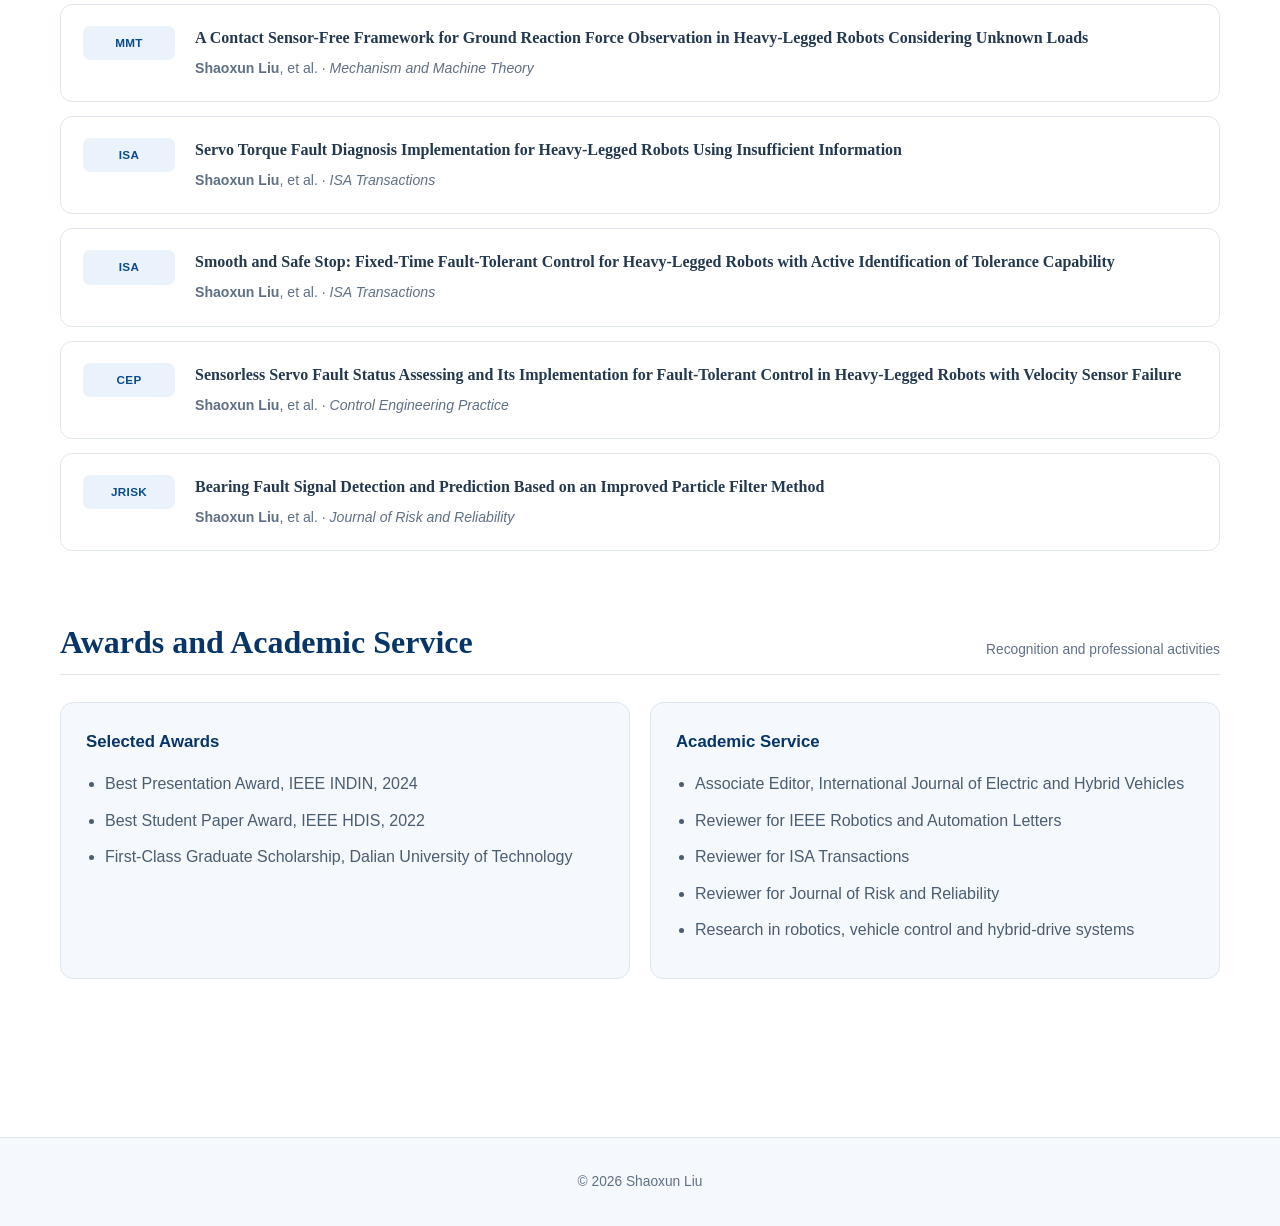
==== commit 7631c83c: "Update index.html" ====
--- a/index.html
+++ b/index.html
@@ -491,6 +491,39 @@
       margin: 0;
       color: var(--muted);
       font-size: 0.88rem;
+    }
+
+    .news-list {
+      display: grid;
+      gap: 16px;
+    }
+
+    .news-item {
+      display: grid;
+      grid-template-columns: 105px minmax(0, 1fr);
+      gap: 22px;
+      padding: 20px 22px;
+      border-left: 4px solid var(--zju-blue);
+      border-radius: 0 12px 12px 0;
+      background: var(--soft);
+    }
+
+    .news-date {
+      color: var(--zju-blue);
+      font-weight: 800;
+      font-size: 0.9rem;
+    }
+
+    .news-content h3 {
+      margin: 0 0 5px;
+      color: var(--zju-deep);
+      font-size: 1rem;
+    }
+
+    .news-content p {
+      margin: 0;
+      color: var(--muted);
+      font-size: 0.92rem;
     }
 
     .two-column-list {
@@ -632,7 +665,8 @@
         gap: 2px;
       }
 
-      .publication {
+      .publication,
+      .news-item {
         grid-template-columns: 1fr;
         gap: 12px;
       }
@@ -658,6 +692,7 @@
 
       <div class="nav-links" id="navLinks">
         <a href="#about" data-en="About" data-zh="个人简介">About</a>
+        <a href="#news" data-en="News" data-zh="最新动态">News</a>
         <a href="#research" data-en="Research" data-zh="研究方向">Research</a>
         <a href="#education" data-en="Education" data-zh="教育经历">Education</a>
         <a href="#publications" data-en="Publications" data-zh="代表成果">Publications</a>
@@ -714,13 +749,6 @@
         <a href="mailto:liushaoxun@zju.edu.cn">liushaoxun@zju.edu.cn</a>
       </div>
       <div class="contact-item">
-        <strong data-en="Office" data-zh="办公地点">Office</strong>
-        <span data-en="Room 504, Industrial Control New Building, Yuquan Campus"
-              data-zh="浙江大学玉泉校区工控新楼504室">
-          Room 504, Industrial Control New Building, Yuquan Campus
-        </span>
-      </div>
-      <div class="contact-item">
         <strong data-en="Research Focus" data-zh="研究方向">Research Focus</strong>
         <span data-en="Control and Observation of Hybrid-Drive Platforms"
               data-zh="复合驱动平台控制及观测">
@@ -740,16 +768,29 @@
       <div class="about-grid">
         <div class="about-copy">
           <p
-            data-en="Shaoxun Liu is a Research Fellow with the College of Control Science and Engineering, Zhejiang University. He received the B.Eng. degree in Marine Engineering from Dalian Maritime University in 2017, the M.Eng. degree in Vehicle Engineering from Dalian University of Technology in 2020, and the Ph.D. degree in Mechanical Engineering from Shanghai Jiao Tong University in 2025. His research interests include heavy-duty wheel-legged robots, hybrid-drive mobile platforms, vehicle and robot dynamics, sensorless force estimation, disturbance observation, fault diagnosis, fault-tolerant control, and autonomous motion control."
-            data-zh="刘邵勋，博士，现为浙江大学控制科学与工程学院专职研究员。2017年获大连海事大学轮机工程专业学士学位，2020年获大连理工大学车辆工程专业硕士学位，2025年获上海交通大学机械工程专业博士学位。主要研究方向包括重载轮足机器人与复合驱动移动平台、车辆与机器人动力学、无传感器接触力估计、扰动观测、故障诊断与容错控制，以及无人平台自主运动控制。">
+            data-en="Shaoxun Liu is a Research Fellow with the College of Control Science and Engineering, Zhejiang University. He received the B.Eng. degree in Marine Engineering from Dalian Maritime University in 2017, the M.Eng. degree in Vehicle Engineering from Dalian University of Technology in 2020, and the Ph.D. degree in Mechanical Engineering from Shanghai Jiao Tong University in 2025. His academic training spans marine power systems, vehicle engineering, robot dynamics and intelligent control, providing him with an interdisciplinary background in mechanical systems, electrical actuation and control theory."
+            data-zh="刘邵勋，博士，现为浙江大学控制科学与工程学院专职研究员。2017年获大连海事大学轮机工程专业学士学位，2020年获大连理工大学车辆工程专业硕士学位，2025年获上海交通大学机械工程专业博士学位。其学习与研究经历覆盖船舶动力、车辆工程、机器人动力学与智能控制，形成了机械系统、电驱动执行与控制理论相结合的交叉研究背景。">
             Shaoxun Liu is a Research Fellow with the College of Control Science and Engineering,
             Zhejiang University. He received the B.Eng. degree in Marine Engineering from Dalian
             Maritime University in 2017, the M.Eng. degree in Vehicle Engineering from Dalian
             University of Technology in 2020, and the Ph.D. degree in Mechanical Engineering from
-            Shanghai Jiao Tong University in 2025. His research interests include heavy-duty
-            wheel-legged robots, hybrid-drive mobile platforms, vehicle and robot dynamics,
-            sensorless force estimation, disturbance observation, fault diagnosis, fault-tolerant
-            control, and autonomous motion control.
+            Shanghai Jiao Tong University in 2025. His academic training spans marine power systems,
+            vehicle engineering, robot dynamics and intelligent control, providing him with an
+            interdisciplinary background in mechanical systems, electrical actuation and control theory.
+          </p>
+          <p
+            data-en="His research focuses on the modeling, observation, control and system integration of heavy-duty embodied robotic platforms and autonomous ground vehicles. Particular interests include heavy-duty wheel-legged and closed-chain robots, hybrid-drive mobile platforms, sensorless ground-reaction-force estimation, payload and disturbance observation, servo fault diagnosis, fixed-time and fault-tolerant control, distributed-drive vehicle control, and trajectory tracking under uncertain loads and complex terrain conditions. His work emphasizes the complete research chain from dynamic modeling and controller design to simulation, test-rig validation and physical-platform experiments. He currently serves as an Associate Editor of the International Journal of Electric and Hybrid Vehicles and as a reviewer for several international journals in robotics, control and mechanical systems."
+            data-zh="其研究主要面向重载具身机器人平台与无人地面车辆的建模、观测、控制及系统集成，重点开展重载轮足与闭链机器人、复合驱动移动平台、无传感器地面接触力估计、负载与扰动观测、伺服故障诊断、固定时间与容错控制、分布式驱动车辆控制，以及未知负载和复杂地形条件下的轨迹跟踪研究。相关工作注重从动力学建模、控制器设计到仿真验证、台架试验和实物平台测试的完整技术链条。现任 International Journal of Electric and Hybrid Vehicles 副编辑，并担任多个机器人、控制与机械系统领域国际期刊审稿人。">
+            His research focuses on the modeling, observation, control and system integration of
+            heavy-duty embodied robotic platforms and autonomous ground vehicles. Particular interests
+            include heavy-duty wheel-legged and closed-chain robots, hybrid-drive mobile platforms,
+            sensorless ground-reaction-force estimation, payload and disturbance observation, servo
+            fault diagnosis, fixed-time and fault-tolerant control, distributed-drive vehicle control,
+            and trajectory tracking under uncertain loads and complex terrain conditions. His work
+            emphasizes the complete research chain from dynamic modeling and controller design to
+            simulation, test-rig validation and physical-platform experiments. He currently serves as
+            an Associate Editor of the International Journal of Electric and Hybrid Vehicles and as a
+            reviewer for several international journals in robotics, control and mechanical systems.
           </p>
         </div>
 
@@ -762,6 +803,59 @@
             platforms operating under strong coupling, uncertain loads and actuator faults.
           </p>
         </aside>
+      </div>
+    </section>
+
+    <section id="news">
+      <div class="section-heading">
+        <h2 data-en="News" data-zh="最新动态">News</h2>
+        <span data-en="Recent academic and professional updates" data-zh="近期学术与工作动态">Recent academic and professional updates</span>
+      </div>
+
+      <div class="news-list">
+        <article class="news-item">
+          <div class="news-date">2026</div>
+          <div class="news-content">
+            <h3 data-en="Editorial Appointment" data-zh="期刊编辑任职">Editorial Appointment</h3>
+            <p data-en="Appointed Associate Editor of the International Journal of Electric and Hybrid Vehicles."
+               data-zh="受聘担任 International Journal of Electric and Hybrid Vehicles 副编辑。">
+              Appointed Associate Editor of the International Journal of Electric and Hybrid Vehicles.
+            </p>
+          </div>
+        </article>
+
+        <article class="news-item">
+          <div class="news-date">2025</div>
+          <div class="news-content">
+            <h3 data-en="Joined Zhejiang University" data-zh="加入浙江大学">Joined Zhejiang University</h3>
+            <p data-en="Joined the College of Control Science and Engineering, Zhejiang University, as a Research Fellow."
+               data-zh="加入浙江大学控制科学与工程学院，任专职研究员。">
+              Joined the College of Control Science and Engineering, Zhejiang University, as a Research Fellow.
+            </p>
+          </div>
+        </article>
+
+        <article class="news-item">
+          <div class="news-date">2024</div>
+          <div class="news-content">
+            <h3 data-en="Best Presentation Award" data-zh="最佳报告奖">Best Presentation Award</h3>
+            <p data-en="Received the Best Presentation Award at the 22nd IEEE International Conference on Industrial Informatics (INDIN 2024)."
+               data-zh="在第22届 IEEE 工业信息学国际会议（INDIN 2024）获得最佳报告奖。">
+              Received the Best Presentation Award at the 22nd IEEE International Conference on Industrial Informatics (INDIN 2024).
+            </p>
+          </div>
+        </article>
+
+        <article class="news-item">
+          <div class="news-date">2022</div>
+          <div class="news-content">
+            <h3 data-en="Best Student Paper Award" data-zh="最佳学生论文奖">Best Student Paper Award</h3>
+            <p data-en="Received the Best Student Paper Award at the IEEE International Conference on High Performance Big Data and Intelligent Systems (HDIS 2022)."
+               data-zh="在 IEEE 高性能大数据与智能系统国际会议（HDIS 2022）获得最佳学生论文奖。">
+              Received the Best Student Paper Award at the IEEE International Conference on High Performance Big Data and Intelligent Systems (HDIS 2022).
+            </p>
+          </div>
+        </article>
       </div>
     </section>
 
@@ -912,10 +1006,10 @@
         </article>
 
         <article class="publication">
-          <div class="journal-tag">TII</div>
+          <div class="journal-tag">CEP</div>
           <div>
             <h3>Sensorless Servo Fault Status Assessing and Its Implementation for Fault-Tolerant Control in Heavy-Legged Robots with Velocity Sensor Failure</h3>
-            <p><strong>Shaoxun Liu</strong>, et al. · <em>IEEE Transactions on Industrial Informatics</em></p>
+            <p><strong>Shaoxun Liu</strong>, et al. · <em>Control Engineering Practice</em></p>
           </div>
         </article>
 
@@ -951,6 +1045,8 @@
         <div class="list-panel">
           <h3 data-en="Academic Service" data-zh="学术兼职">Academic Service</h3>
           <ul>
+            <li data-en="Associate Editor, International Journal of Electric and Hybrid Vehicles"
+                data-zh="International Journal of Electric and Hybrid Vehicles 副编辑">Associate Editor, International Journal of Electric and Hybrid Vehicles</li>
             <li data-en="Reviewer for IEEE Robotics and Automation Letters"
                 data-zh="IEEE Robotics and Automation Letters 审稿人">Reviewer for IEEE Robotics and Automation Letters</li>
             <li data-en="Reviewer for ISA Transactions"
@@ -966,8 +1062,7 @@
   </main>
 
   <footer>
-    <span>© <span id="year"></span> Shaoxun Liu · </span>
-    <span data-en="Hosted with GitHub Pages" data-zh="由 GitHub Pages 托管">Hosted with GitHub Pages</span>
+    <span>© <span id="year"></span> Shaoxun Liu</span>
   </footer>
 
   <script>
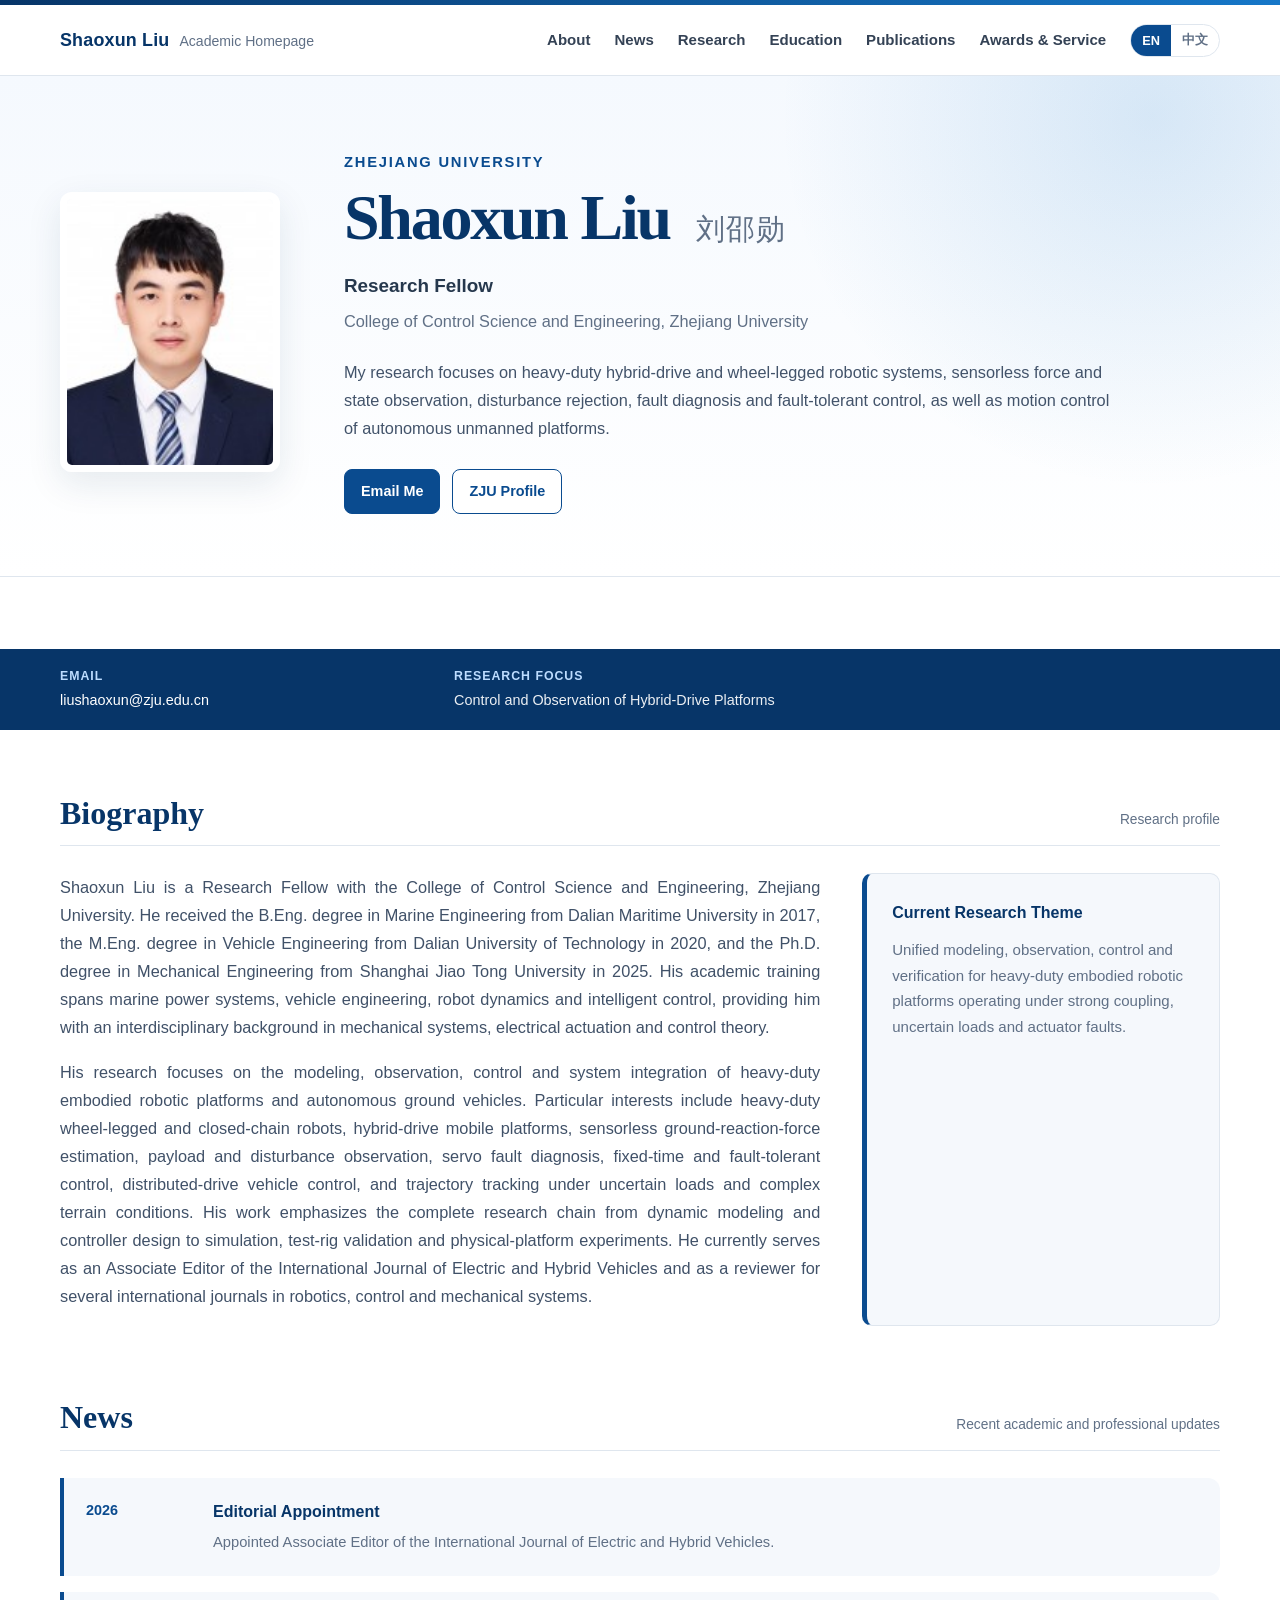
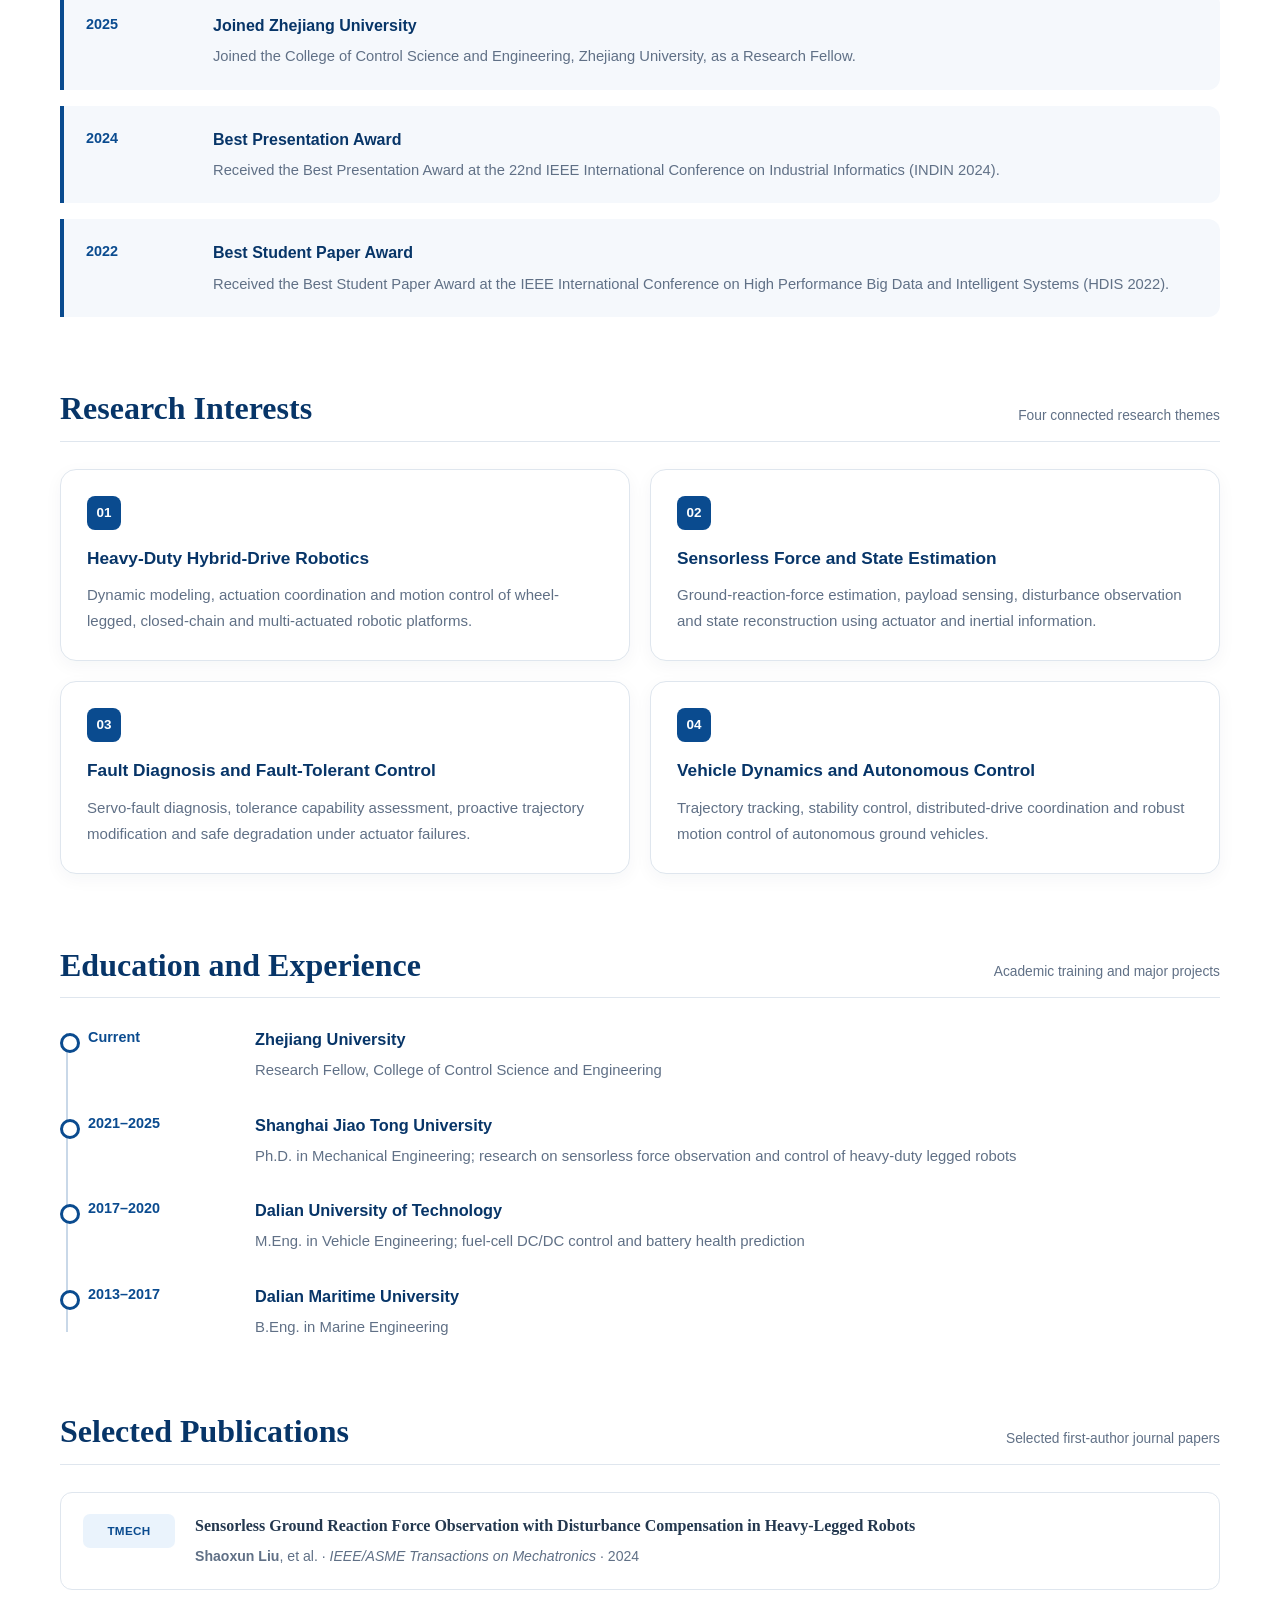
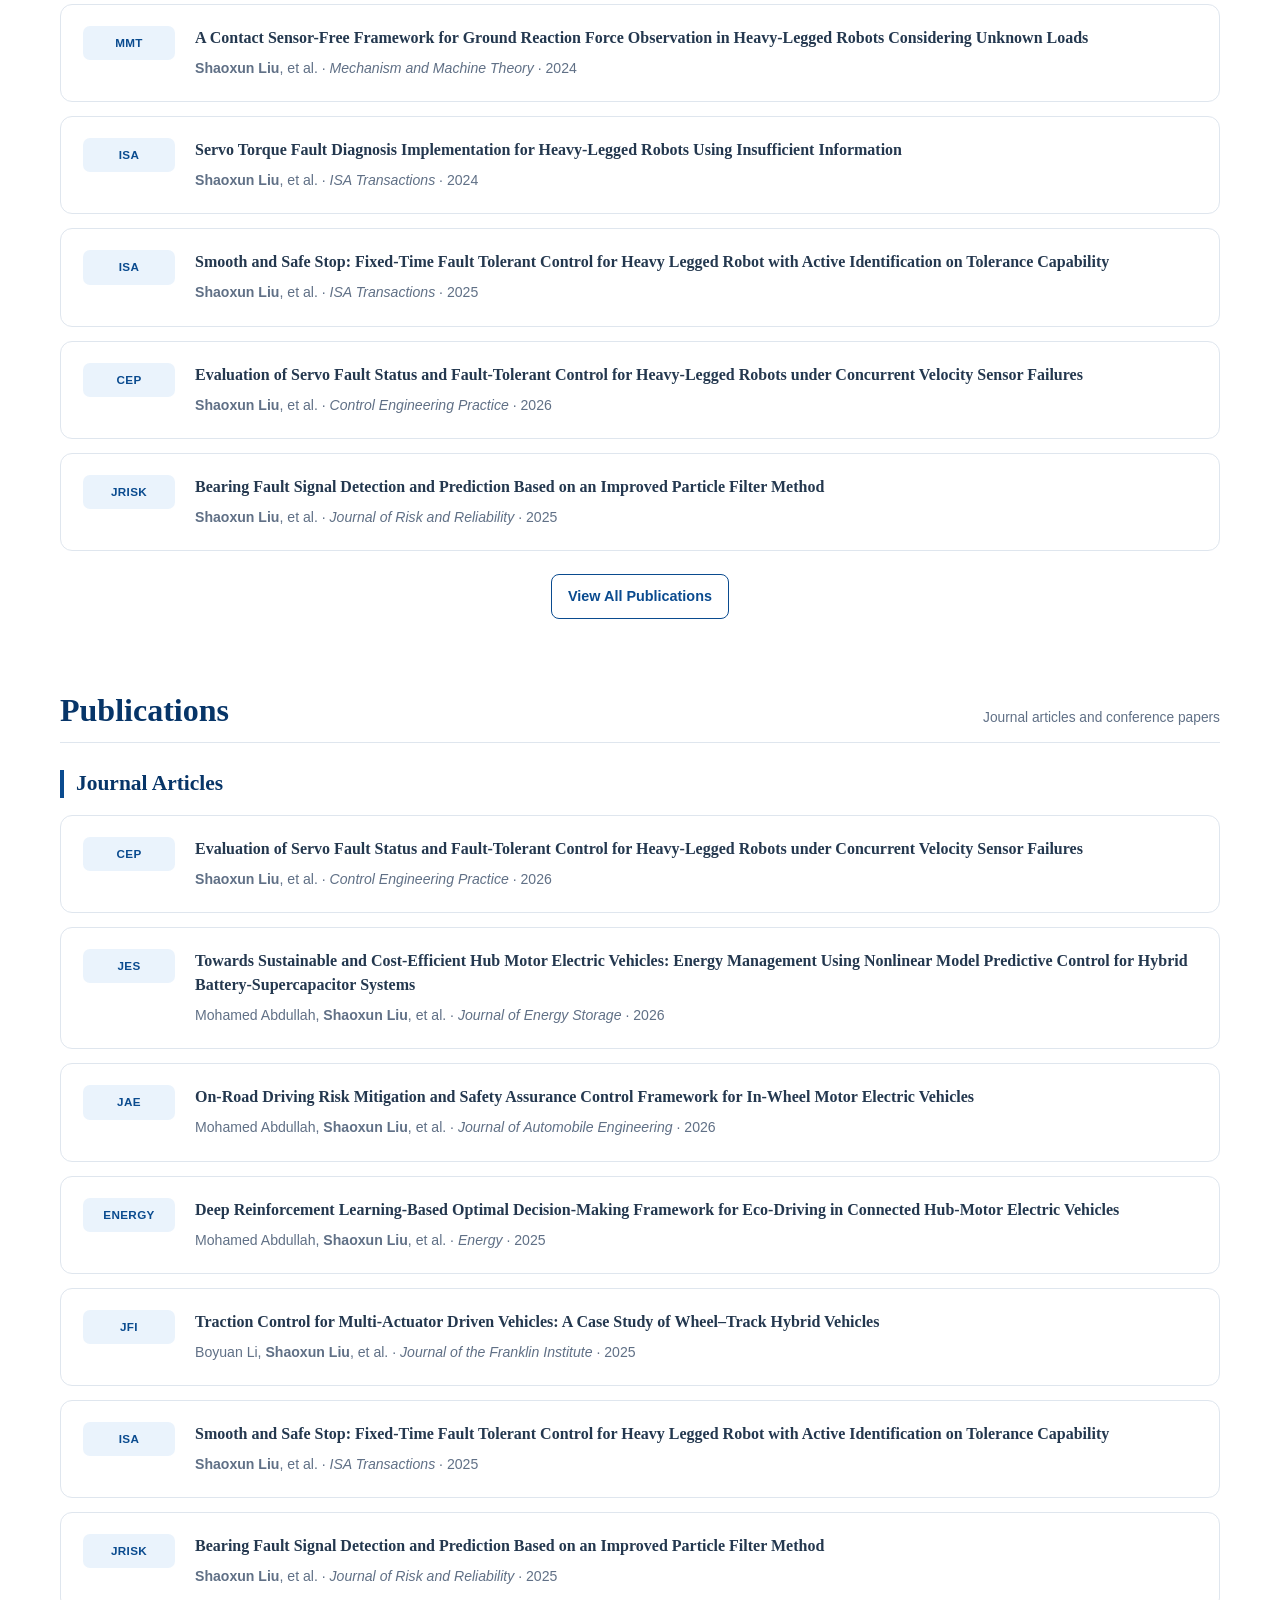
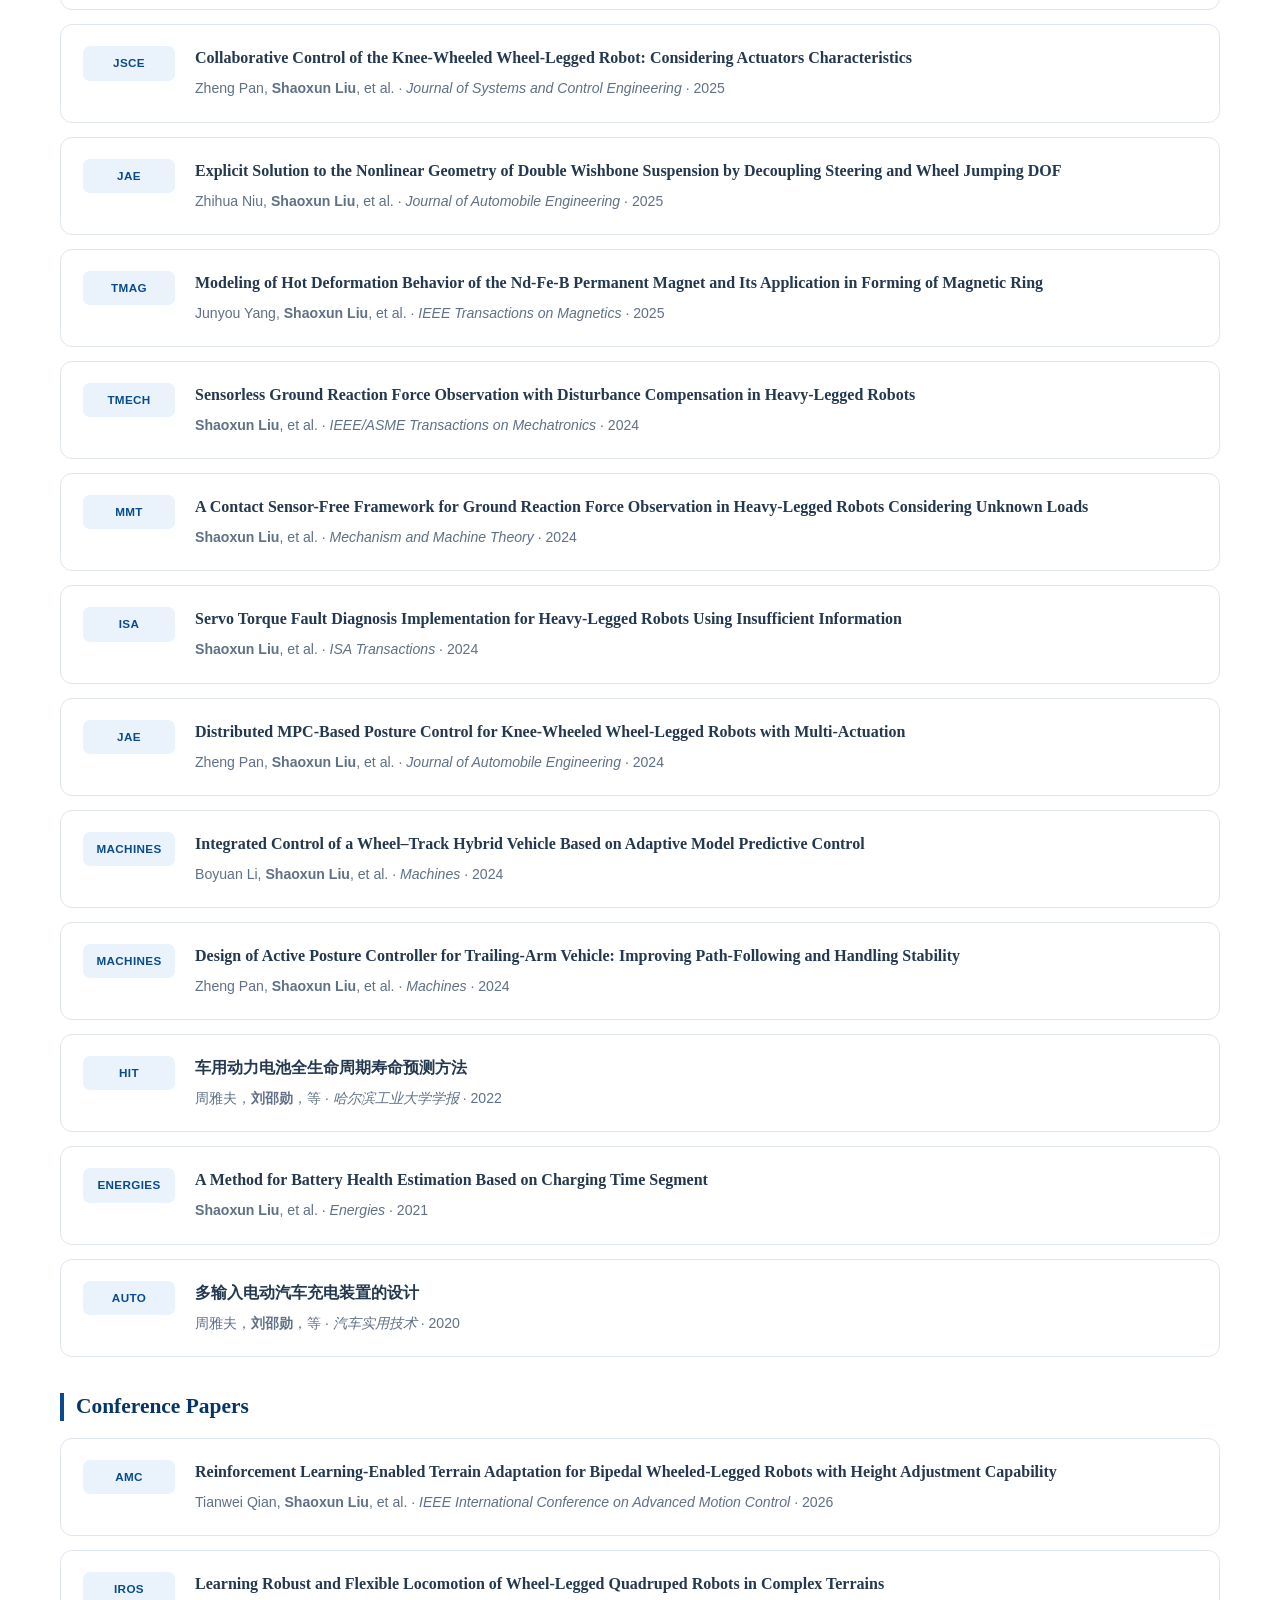
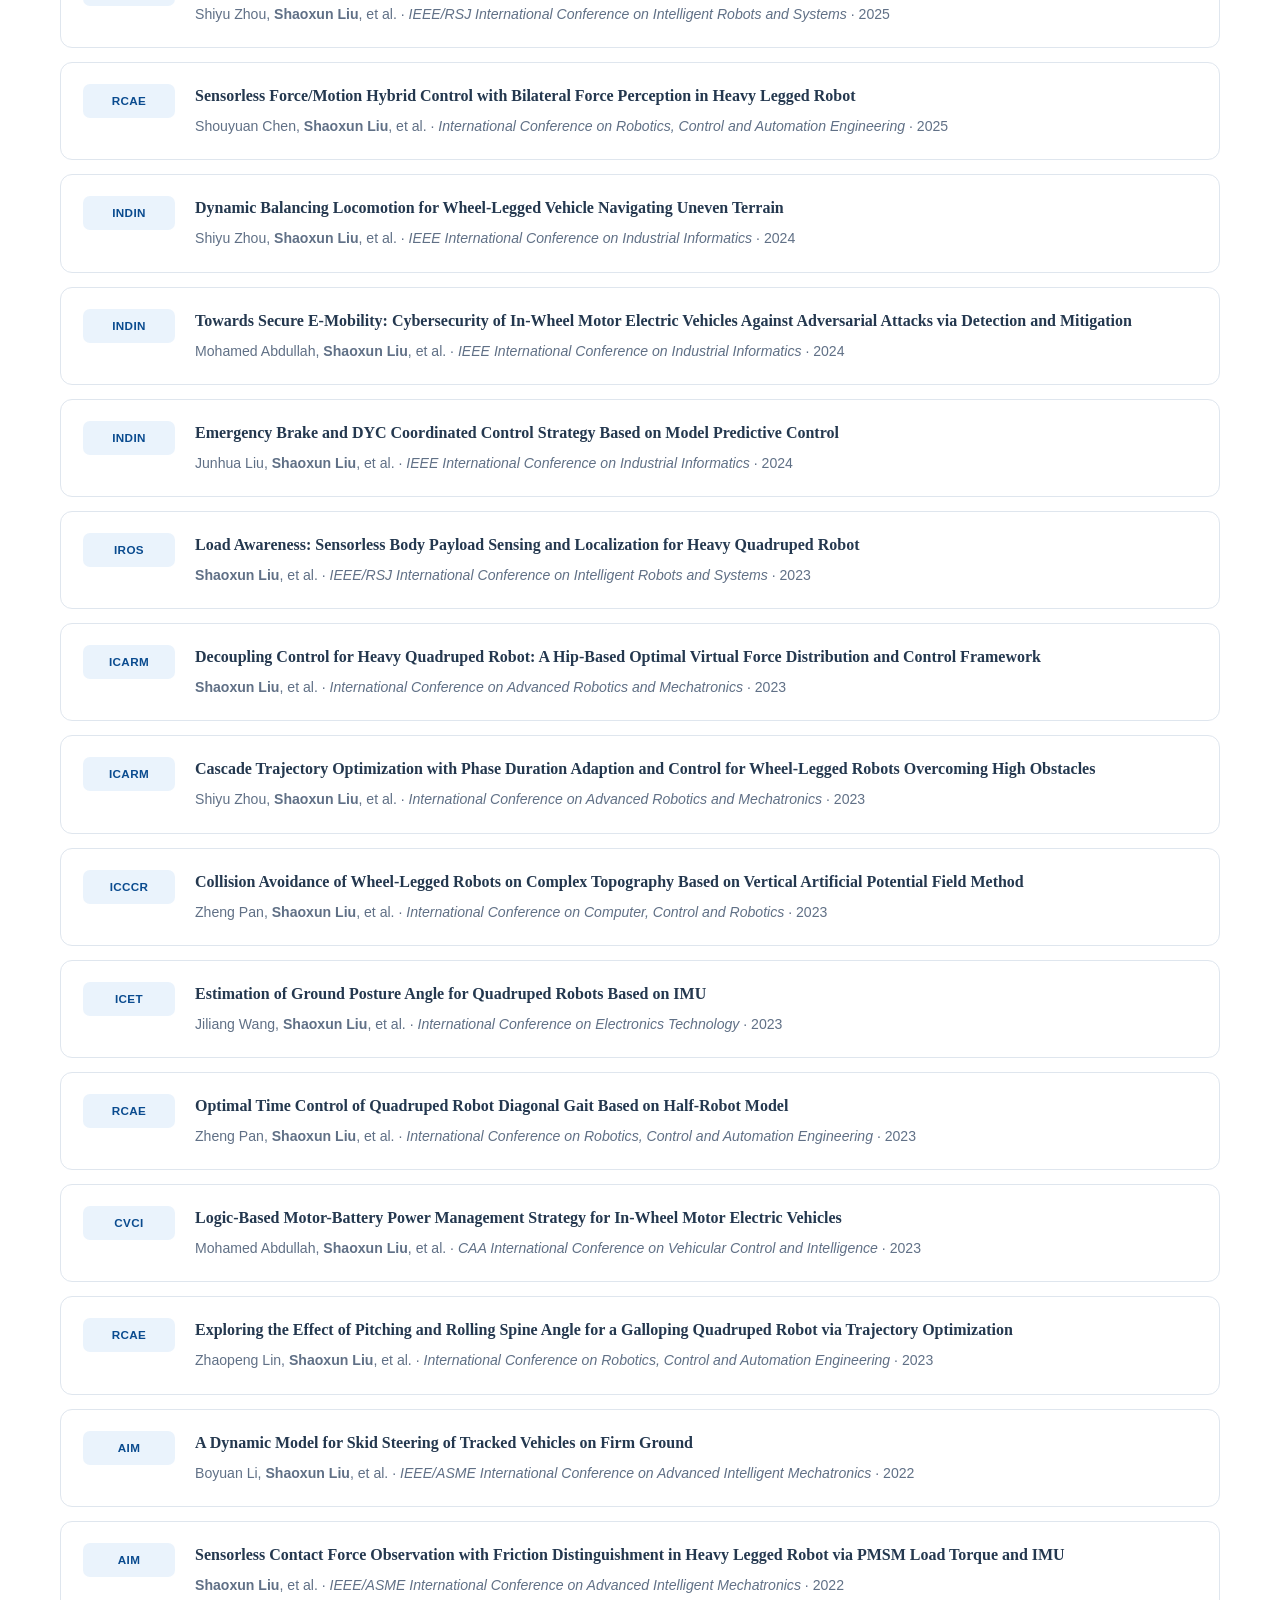
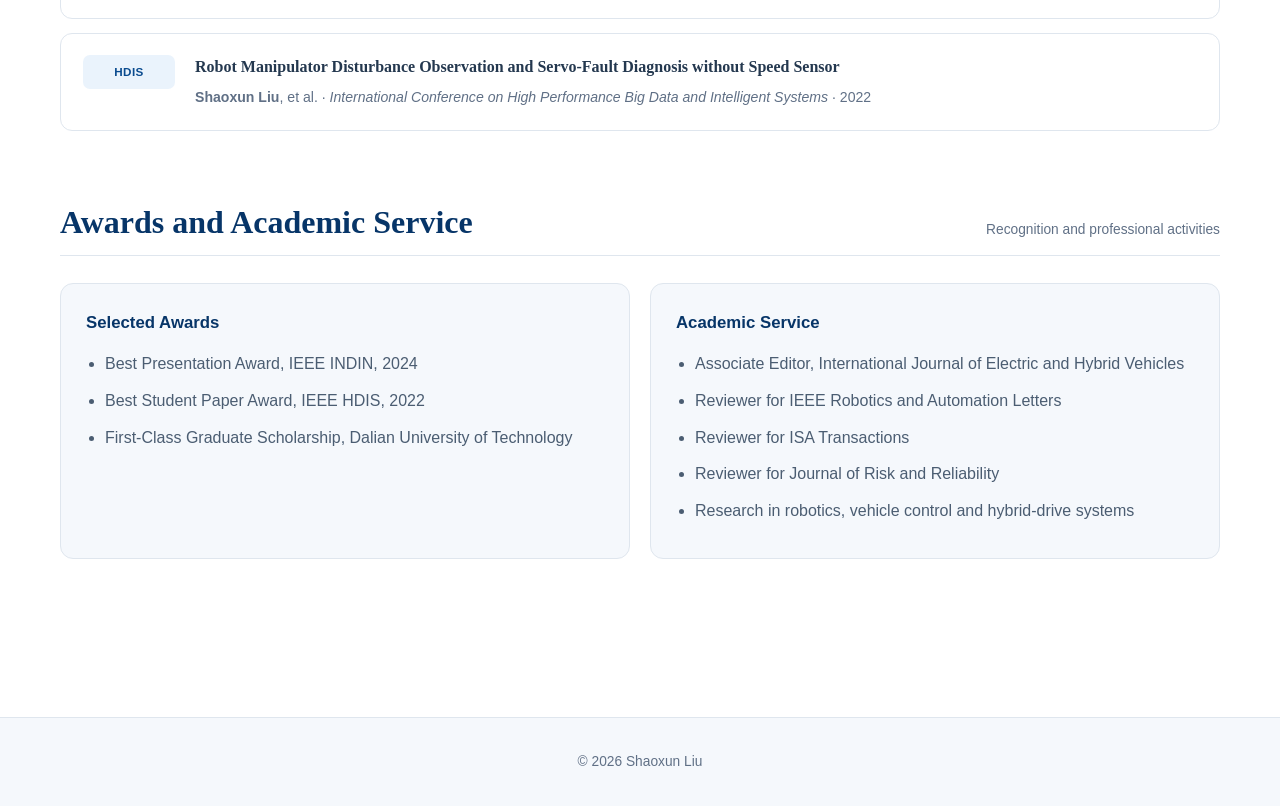
==== commit 227a41b2: "Update index.html" ====
--- a/index.html
+++ b/index.html
@@ -491,6 +491,25 @@
       margin: 0;
       color: var(--muted);
       font-size: 0.88rem;
+    }
+
+    .publication-subheading {
+      margin: 36px 0 17px;
+      padding-left: 12px;
+      border-left: 4px solid var(--zju-blue);
+      color: var(--zju-deep);
+      font-family: Georgia, "Times New Roman", "Songti SC", serif;
+      font-size: 1.34rem;
+      line-height: 1.3;
+    }
+
+    .publication-subheading.first {
+      margin-top: 0;
+    }
+
+    .publication-more {
+      margin-top: 23px;
+      text-align: center;
     }
 
     .news-list {
@@ -695,7 +714,7 @@
         <a href="#news" data-en="News" data-zh="最新动态">News</a>
         <a href="#research" data-en="Research" data-zh="研究方向">Research</a>
         <a href="#education" data-en="Education" data-zh="教育经历">Education</a>
-        <a href="#publications" data-en="Publications" data-zh="代表成果">Publications</a>
+        <a href="#publications" data-en="Publications" data-zh="论文成果">Publications</a>
         <a href="#service" data-en="Awards & Service" data-zh="奖励与兼职">Awards &amp; Service</a>
 
         <div class="language-switch" aria-label="Language switch">
@@ -966,18 +985,162 @@
       </div>
     </section>
 
+    <section id="selected-publications">
+      <div class="section-heading">
+        <h2 data-en="Selected Publications" data-zh="代表性论文">Selected Publications</h2>
+        <span data-en="Selected first-author journal papers" data-zh="部分第一作者期刊论文">Selected first-author journal papers</span>
+      </div>
+
+      <div class="publication-list">
+        <article class="publication">
+          <div class="journal-tag">TMECH</div>
+          <div>
+            <h3>Sensorless Ground Reaction Force Observation with Disturbance Compensation in Heavy-Legged Robots</h3>
+            <p><strong>Shaoxun Liu</strong>, et al. · <em>IEEE/ASME Transactions on Mechatronics</em> · 2024</p>
+          </div>
+        </article>
+
+        <article class="publication">
+          <div class="journal-tag">MMT</div>
+          <div>
+            <h3>A Contact Sensor-Free Framework for Ground Reaction Force Observation in Heavy-Legged Robots Considering Unknown Loads</h3>
+            <p><strong>Shaoxun Liu</strong>, et al. · <em>Mechanism and Machine Theory</em> · 2024</p>
+          </div>
+        </article>
+
+        <article class="publication">
+          <div class="journal-tag">ISA</div>
+          <div>
+            <h3>Servo Torque Fault Diagnosis Implementation for Heavy-Legged Robots Using Insufficient Information</h3>
+            <p><strong>Shaoxun Liu</strong>, et al. · <em>ISA Transactions</em> · 2024</p>
+          </div>
+        </article>
+
+        <article class="publication">
+          <div class="journal-tag">ISA</div>
+          <div>
+            <h3>Smooth and Safe Stop: Fixed-Time Fault Tolerant Control for Heavy Legged Robot with Active Identification on Tolerance Capability</h3>
+            <p><strong>Shaoxun Liu</strong>, et al. · <em>ISA Transactions</em> · 2025</p>
+          </div>
+        </article>
+
+        <article class="publication">
+          <div class="journal-tag">CEP</div>
+          <div>
+            <h3>Evaluation of Servo Fault Status and Fault-Tolerant Control for Heavy-Legged Robots under Concurrent Velocity Sensor Failures</h3>
+            <p><strong>Shaoxun Liu</strong>, et al. · <em>Control Engineering Practice</em> · 2026</p>
+          </div>
+        </article>
+
+        <article class="publication">
+          <div class="journal-tag">JRISK</div>
+          <div>
+            <h3>Bearing Fault Signal Detection and Prediction Based on an Improved Particle Filter Method</h3>
+            <p><strong>Shaoxun Liu</strong>, et al. · <em>Journal of Risk and Reliability</em> · 2025</p>
+          </div>
+        </article>
+      </div>
+
+      <div class="publication-more">
+        <a class="button secondary" href="#publications"
+           data-en="View All Publications" data-zh="查看全部论文">View All Publications</a>
+      </div>
+    </section>
+
     <section id="publications">
       <div class="section-heading">
-        <h2 data-en="Selected Publications" data-zh="代表性论文">Selected Publications</h2>
-        <span data-en="Selected first-author work" data-zh="部分第一作者成果">Selected first-author work</span>
-      </div>
-
+        <h2 data-en="Publications" data-zh="论文成果">Publications</h2>
+        <span data-en="Journal articles and conference papers" data-zh="期刊论文与会议论文">Journal articles and conference papers</span>
+      </div>
+
+      <h3 class="publication-subheading first"
+          data-en="Journal Articles" data-zh="期刊论文">Journal Articles</h3>
       <div class="publication-list">
         <article class="publication">
+          <div class="journal-tag">CEP</div>
+          <div>
+            <h3>Evaluation of Servo Fault Status and Fault-Tolerant Control for Heavy-Legged Robots under Concurrent Velocity Sensor Failures</h3>
+            <p><strong>Shaoxun Liu</strong>, et al. · <em>Control Engineering Practice</em> · 2026</p>
+          </div>
+        </article>
+
+        <article class="publication">
+          <div class="journal-tag">JES</div>
+          <div>
+            <h3>Towards Sustainable and Cost-Efficient Hub Motor Electric Vehicles: Energy Management Using Nonlinear Model Predictive Control for Hybrid Battery-Supercapacitor Systems</h3>
+            <p>Mohamed Abdullah, <strong>Shaoxun Liu</strong>, et al. · <em>Journal of Energy Storage</em> · 2026</p>
+          </div>
+        </article>
+
+        <article class="publication">
+          <div class="journal-tag">JAE</div>
+          <div>
+            <h3>On-Road Driving Risk Mitigation and Safety Assurance Control Framework for In-Wheel Motor Electric Vehicles</h3>
+            <p>Mohamed Abdullah, <strong>Shaoxun Liu</strong>, et al. · <em>Journal of Automobile Engineering</em> · 2026</p>
+          </div>
+        </article>
+
+        <article class="publication">
+          <div class="journal-tag">ENERGY</div>
+          <div>
+            <h3>Deep Reinforcement Learning-Based Optimal Decision-Making Framework for Eco-Driving in Connected Hub-Motor Electric Vehicles</h3>
+            <p>Mohamed Abdullah, <strong>Shaoxun Liu</strong>, et al. · <em>Energy</em> · 2025</p>
+          </div>
+        </article>
+
+        <article class="publication">
+          <div class="journal-tag">JFI</div>
+          <div>
+            <h3>Traction Control for Multi-Actuator Driven Vehicles: A Case Study of Wheel–Track Hybrid Vehicles</h3>
+            <p>Boyuan Li, <strong>Shaoxun Liu</strong>, et al. · <em>Journal of the Franklin Institute</em> · 2025</p>
+          </div>
+        </article>
+
+        <article class="publication">
+          <div class="journal-tag">ISA</div>
+          <div>
+            <h3>Smooth and Safe Stop: Fixed-Time Fault Tolerant Control for Heavy Legged Robot with Active Identification on Tolerance Capability</h3>
+            <p><strong>Shaoxun Liu</strong>, et al. · <em>ISA Transactions</em> · 2025</p>
+          </div>
+        </article>
+
+        <article class="publication">
+          <div class="journal-tag">JRISK</div>
+          <div>
+            <h3>Bearing Fault Signal Detection and Prediction Based on an Improved Particle Filter Method</h3>
+            <p><strong>Shaoxun Liu</strong>, et al. · <em>Journal of Risk and Reliability</em> · 2025</p>
+          </div>
+        </article>
+
+        <article class="publication">
+          <div class="journal-tag">JSCE</div>
+          <div>
+            <h3>Collaborative Control of the Knee-Wheeled Wheel-Legged Robot: Considering Actuators Characteristics</h3>
+            <p>Zheng Pan, <strong>Shaoxun Liu</strong>, et al. · <em>Journal of Systems and Control Engineering</em> · 2025</p>
+          </div>
+        </article>
+
+        <article class="publication">
+          <div class="journal-tag">JAE</div>
+          <div>
+            <h3>Explicit Solution to the Nonlinear Geometry of Double Wishbone Suspension by Decoupling Steering and Wheel Jumping DOF</h3>
+            <p>Zhihua Niu, <strong>Shaoxun Liu</strong>, et al. · <em>Journal of Automobile Engineering</em> · 2025</p>
+          </div>
+        </article>
+
+        <article class="publication">
+          <div class="journal-tag">TMAG</div>
+          <div>
+            <h3>Modeling of Hot Deformation Behavior of the Nd-Fe-B Permanent Magnet and Its Application in Forming of Magnetic Ring</h3>
+            <p>Junyou Yang, <strong>Shaoxun Liu</strong>, et al. · <em>IEEE Transactions on Magnetics</em> · 2025</p>
+          </div>
+        </article>
+
+        <article class="publication">
           <div class="journal-tag">TMECH</div>
           <div>
             <h3>Sensorless Ground Reaction Force Observation with Disturbance Compensation in Heavy-Legged Robots</h3>
-            <p><strong>Shaoxun Liu</strong>, et al. · <em>IEEE/ASME Transactions on Mechatronics</em></p>
+            <p><strong>Shaoxun Liu</strong>, et al. · <em>IEEE/ASME Transactions on Mechatronics</em> · 2024</p>
           </div>
         </article>
 
@@ -985,7 +1148,7 @@
           <div class="journal-tag">MMT</div>
           <div>
             <h3>A Contact Sensor-Free Framework for Ground Reaction Force Observation in Heavy-Legged Robots Considering Unknown Loads</h3>
-            <p><strong>Shaoxun Liu</strong>, et al. · <em>Mechanism and Machine Theory</em></p>
+            <p><strong>Shaoxun Liu</strong>, et al. · <em>Mechanism and Machine Theory</em> · 2024</p>
           </div>
         </article>
 
@@ -993,31 +1156,195 @@
           <div class="journal-tag">ISA</div>
           <div>
             <h3>Servo Torque Fault Diagnosis Implementation for Heavy-Legged Robots Using Insufficient Information</h3>
-            <p><strong>Shaoxun Liu</strong>, et al. · <em>ISA Transactions</em></p>
-          </div>
-        </article>
-
-        <article class="publication">
-          <div class="journal-tag">ISA</div>
-          <div>
-            <h3>Smooth and Safe Stop: Fixed-Time Fault-Tolerant Control for Heavy-Legged Robots with Active Identification of Tolerance Capability</h3>
-            <p><strong>Shaoxun Liu</strong>, et al. · <em>ISA Transactions</em></p>
-          </div>
-        </article>
-
-        <article class="publication">
-          <div class="journal-tag">CEP</div>
-          <div>
-            <h3>Sensorless Servo Fault Status Assessing and Its Implementation for Fault-Tolerant Control in Heavy-Legged Robots with Velocity Sensor Failure</h3>
-            <p><strong>Shaoxun Liu</strong>, et al. · <em>Control Engineering Practice</em></p>
-          </div>
-        </article>
-
-        <article class="publication">
-          <div class="journal-tag">JRISK</div>
-          <div>
-            <h3>Bearing Fault Signal Detection and Prediction Based on an Improved Particle Filter Method</h3>
-            <p><strong>Shaoxun Liu</strong>, et al. · <em>Journal of Risk and Reliability</em></p>
+            <p><strong>Shaoxun Liu</strong>, et al. · <em>ISA Transactions</em> · 2024</p>
+          </div>
+        </article>
+
+        <article class="publication">
+          <div class="journal-tag">JAE</div>
+          <div>
+            <h3>Distributed MPC-Based Posture Control for Knee-Wheeled Wheel-Legged Robots with Multi-Actuation</h3>
+            <p>Zheng Pan, <strong>Shaoxun Liu</strong>, et al. · <em>Journal of Automobile Engineering</em> · 2024</p>
+          </div>
+        </article>
+
+        <article class="publication">
+          <div class="journal-tag">MACHINES</div>
+          <div>
+            <h3>Integrated Control of a Wheel–Track Hybrid Vehicle Based on Adaptive Model Predictive Control</h3>
+            <p>Boyuan Li, <strong>Shaoxun Liu</strong>, et al. · <em>Machines</em> · 2024</p>
+          </div>
+        </article>
+
+        <article class="publication">
+          <div class="journal-tag">MACHINES</div>
+          <div>
+            <h3>Design of Active Posture Controller for Trailing-Arm Vehicle: Improving Path-Following and Handling Stability</h3>
+            <p>Zheng Pan, <strong>Shaoxun Liu</strong>, et al. · <em>Machines</em> · 2024</p>
+          </div>
+        </article>
+
+        <article class="publication">
+          <div class="journal-tag">HIT</div>
+          <div>
+            <h3>车用动力电池全生命周期寿命预测方法</h3>
+            <p>周雅夫，<strong>刘邵勋</strong>，等 · <em>哈尔滨工业大学学报</em> · 2022</p>
+          </div>
+        </article>
+
+        <article class="publication">
+          <div class="journal-tag">ENERGIES</div>
+          <div>
+            <h3>A Method for Battery Health Estimation Based on Charging Time Segment</h3>
+            <p><strong>Shaoxun Liu</strong>, et al. · <em>Energies</em> · 2021</p>
+          </div>
+        </article>
+
+        <article class="publication">
+          <div class="journal-tag">AUTO</div>
+          <div>
+            <h3>多输入电动汽车充电装置的设计</h3>
+            <p>周雅夫，<strong>刘邵勋</strong>，等 · <em>汽车实用技术</em> · 2020</p>
+          </div>
+        </article>
+      </div>
+
+      <h3 class="publication-subheading"
+          data-en="Conference Papers" data-zh="会议论文">Conference Papers</h3>
+      <div class="publication-list">
+        <article class="publication">
+          <div class="journal-tag">AMC</div>
+          <div>
+            <h3>Reinforcement Learning-Enabled Terrain Adaptation for Bipedal Wheeled-Legged Robots with Height Adjustment Capability</h3>
+            <p>Tianwei Qian, <strong>Shaoxun Liu</strong>, et al. · <em>IEEE International Conference on Advanced Motion Control</em> · 2026</p>
+          </div>
+        </article>
+
+        <article class="publication">
+          <div class="journal-tag">IROS</div>
+          <div>
+            <h3>Learning Robust and Flexible Locomotion of Wheel-Legged Quadruped Robots in Complex Terrains</h3>
+            <p>Shiyu Zhou, <strong>Shaoxun Liu</strong>, et al. · <em>IEEE/RSJ International Conference on Intelligent Robots and Systems</em> · 2025</p>
+          </div>
+        </article>
+
+        <article class="publication">
+          <div class="journal-tag">RCAE</div>
+          <div>
+            <h3>Sensorless Force/Motion Hybrid Control with Bilateral Force Perception in Heavy Legged Robot</h3>
+            <p>Shouyuan Chen, <strong>Shaoxun Liu</strong>, et al. · <em>International Conference on Robotics, Control and Automation Engineering</em> · 2025</p>
+          </div>
+        </article>
+
+        <article class="publication">
+          <div class="journal-tag">INDIN</div>
+          <div>
+            <h3>Dynamic Balancing Locomotion for Wheel-Legged Vehicle Navigating Uneven Terrain</h3>
+            <p>Shiyu Zhou, <strong>Shaoxun Liu</strong>, et al. · <em>IEEE International Conference on Industrial Informatics</em> · 2024</p>
+          </div>
+        </article>
+
+        <article class="publication">
+          <div class="journal-tag">INDIN</div>
+          <div>
+            <h3>Towards Secure E-Mobility: Cybersecurity of In-Wheel Motor Electric Vehicles Against Adversarial Attacks via Detection and Mitigation</h3>
+            <p>Mohamed Abdullah, <strong>Shaoxun Liu</strong>, et al. · <em>IEEE International Conference on Industrial Informatics</em> · 2024</p>
+          </div>
+        </article>
+
+        <article class="publication">
+          <div class="journal-tag">INDIN</div>
+          <div>
+            <h3>Emergency Brake and DYC Coordinated Control Strategy Based on Model Predictive Control</h3>
+            <p>Junhua Liu, <strong>Shaoxun Liu</strong>, et al. · <em>IEEE International Conference on Industrial Informatics</em> · 2024</p>
+          </div>
+        </article>
+
+        <article class="publication">
+          <div class="journal-tag">IROS</div>
+          <div>
+            <h3>Load Awareness: Sensorless Body Payload Sensing and Localization for Heavy Quadruped Robot</h3>
+            <p><strong>Shaoxun Liu</strong>, et al. · <em>IEEE/RSJ International Conference on Intelligent Robots and Systems</em> · 2023</p>
+          </div>
+        </article>
+
+        <article class="publication">
+          <div class="journal-tag">ICARM</div>
+          <div>
+            <h3>Decoupling Control for Heavy Quadruped Robot: A Hip-Based Optimal Virtual Force Distribution and Control Framework</h3>
+            <p><strong>Shaoxun Liu</strong>, et al. · <em>International Conference on Advanced Robotics and Mechatronics</em> · 2023</p>
+          </div>
+        </article>
+
+        <article class="publication">
+          <div class="journal-tag">ICARM</div>
+          <div>
+            <h3>Cascade Trajectory Optimization with Phase Duration Adaption and Control for Wheel-Legged Robots Overcoming High Obstacles</h3>
+            <p>Shiyu Zhou, <strong>Shaoxun Liu</strong>, et al. · <em>International Conference on Advanced Robotics and Mechatronics</em> · 2023</p>
+          </div>
+        </article>
+
+        <article class="publication">
+          <div class="journal-tag">ICCCR</div>
+          <div>
+            <h3>Collision Avoidance of Wheel-Legged Robots on Complex Topography Based on Vertical Artificial Potential Field Method</h3>
+            <p>Zheng Pan, <strong>Shaoxun Liu</strong>, et al. · <em>International Conference on Computer, Control and Robotics</em> · 2023</p>
+          </div>
+        </article>
+
+        <article class="publication">
+          <div class="journal-tag">ICET</div>
+          <div>
+            <h3>Estimation of Ground Posture Angle for Quadruped Robots Based on IMU</h3>
+            <p>Jiliang Wang, <strong>Shaoxun Liu</strong>, et al. · <em>International Conference on Electronics Technology</em> · 2023</p>
+          </div>
+        </article>
+
+        <article class="publication">
+          <div class="journal-tag">RCAE</div>
+          <div>
+            <h3>Optimal Time Control of Quadruped Robot Diagonal Gait Based on Half-Robot Model</h3>
+            <p>Zheng Pan, <strong>Shaoxun Liu</strong>, et al. · <em>International Conference on Robotics, Control and Automation Engineering</em> · 2023</p>
+          </div>
+        </article>
+
+        <article class="publication">
+          <div class="journal-tag">CVCI</div>
+          <div>
+            <h3>Logic-Based Motor-Battery Power Management Strategy for In-Wheel Motor Electric Vehicles</h3>
+            <p>Mohamed Abdullah, <strong>Shaoxun Liu</strong>, et al. · <em>CAA International Conference on Vehicular Control and Intelligence</em> · 2023</p>
+          </div>
+        </article>
+
+        <article class="publication">
+          <div class="journal-tag">RCAE</div>
+          <div>
+            <h3>Exploring the Effect of Pitching and Rolling Spine Angle for a Galloping Quadruped Robot via Trajectory Optimization</h3>
+            <p>Zhaopeng Lin, <strong>Shaoxun Liu</strong>, et al. · <em>International Conference on Robotics, Control and Automation Engineering</em> · 2023</p>
+          </div>
+        </article>
+
+        <article class="publication">
+          <div class="journal-tag">AIM</div>
+          <div>
+            <h3>A Dynamic Model for Skid Steering of Tracked Vehicles on Firm Ground</h3>
+            <p>Boyuan Li, <strong>Shaoxun Liu</strong>, et al. · <em>IEEE/ASME International Conference on Advanced Intelligent Mechatronics</em> · 2022</p>
+          </div>
+        </article>
+
+        <article class="publication">
+          <div class="journal-tag">AIM</div>
+          <div>
+            <h3>Sensorless Contact Force Observation with Friction Distinguishment in Heavy Legged Robot via PMSM Load Torque and IMU</h3>
+            <p><strong>Shaoxun Liu</strong>, et al. · <em>IEEE/ASME International Conference on Advanced Intelligent Mechatronics</em> · 2022</p>
+          </div>
+        </article>
+
+        <article class="publication">
+          <div class="journal-tag">HDIS</div>
+          <div>
+            <h3>Robot Manipulator Disturbance Observation and Servo-Fault Diagnosis without Speed Sensor</h3>
+            <p><strong>Shaoxun Liu</strong>, et al. · <em>International Conference on High Performance Big Data and Intelligent Systems</em> · 2022</p>
           </div>
         </article>
       </div>
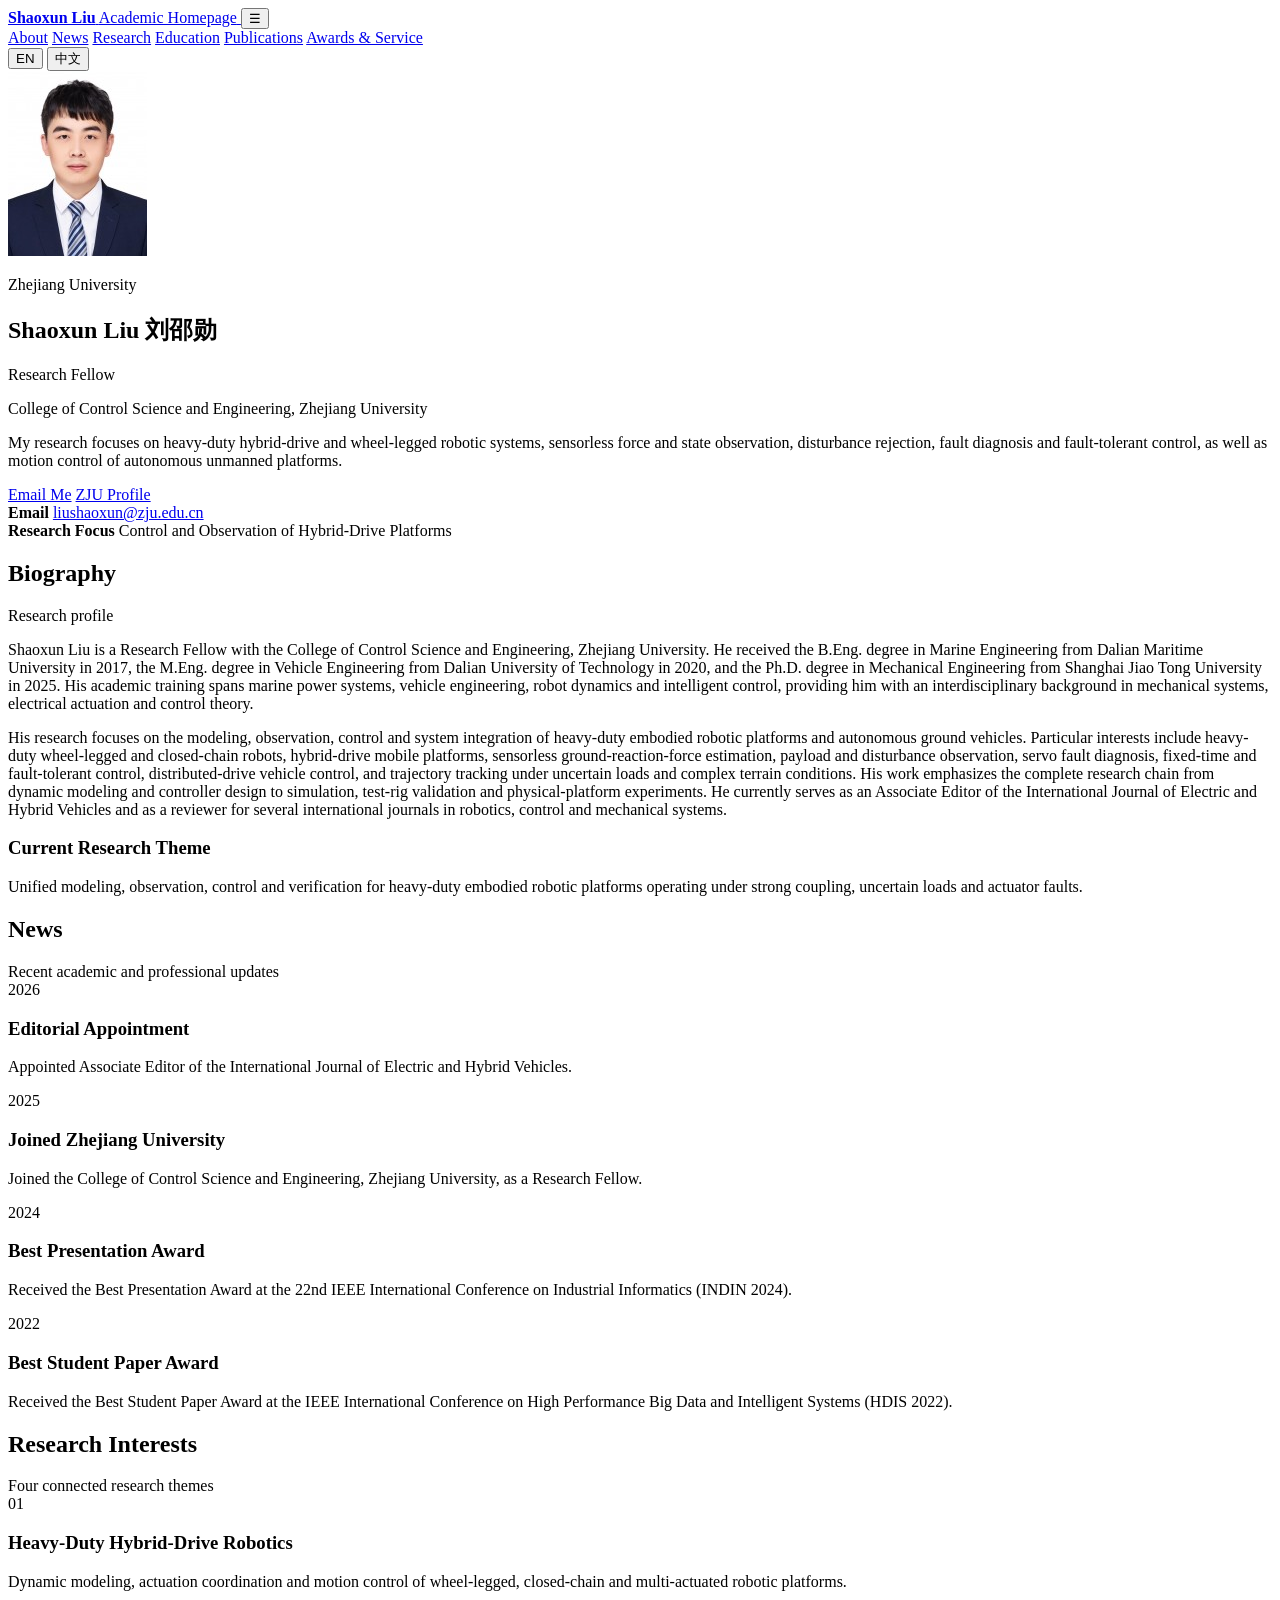
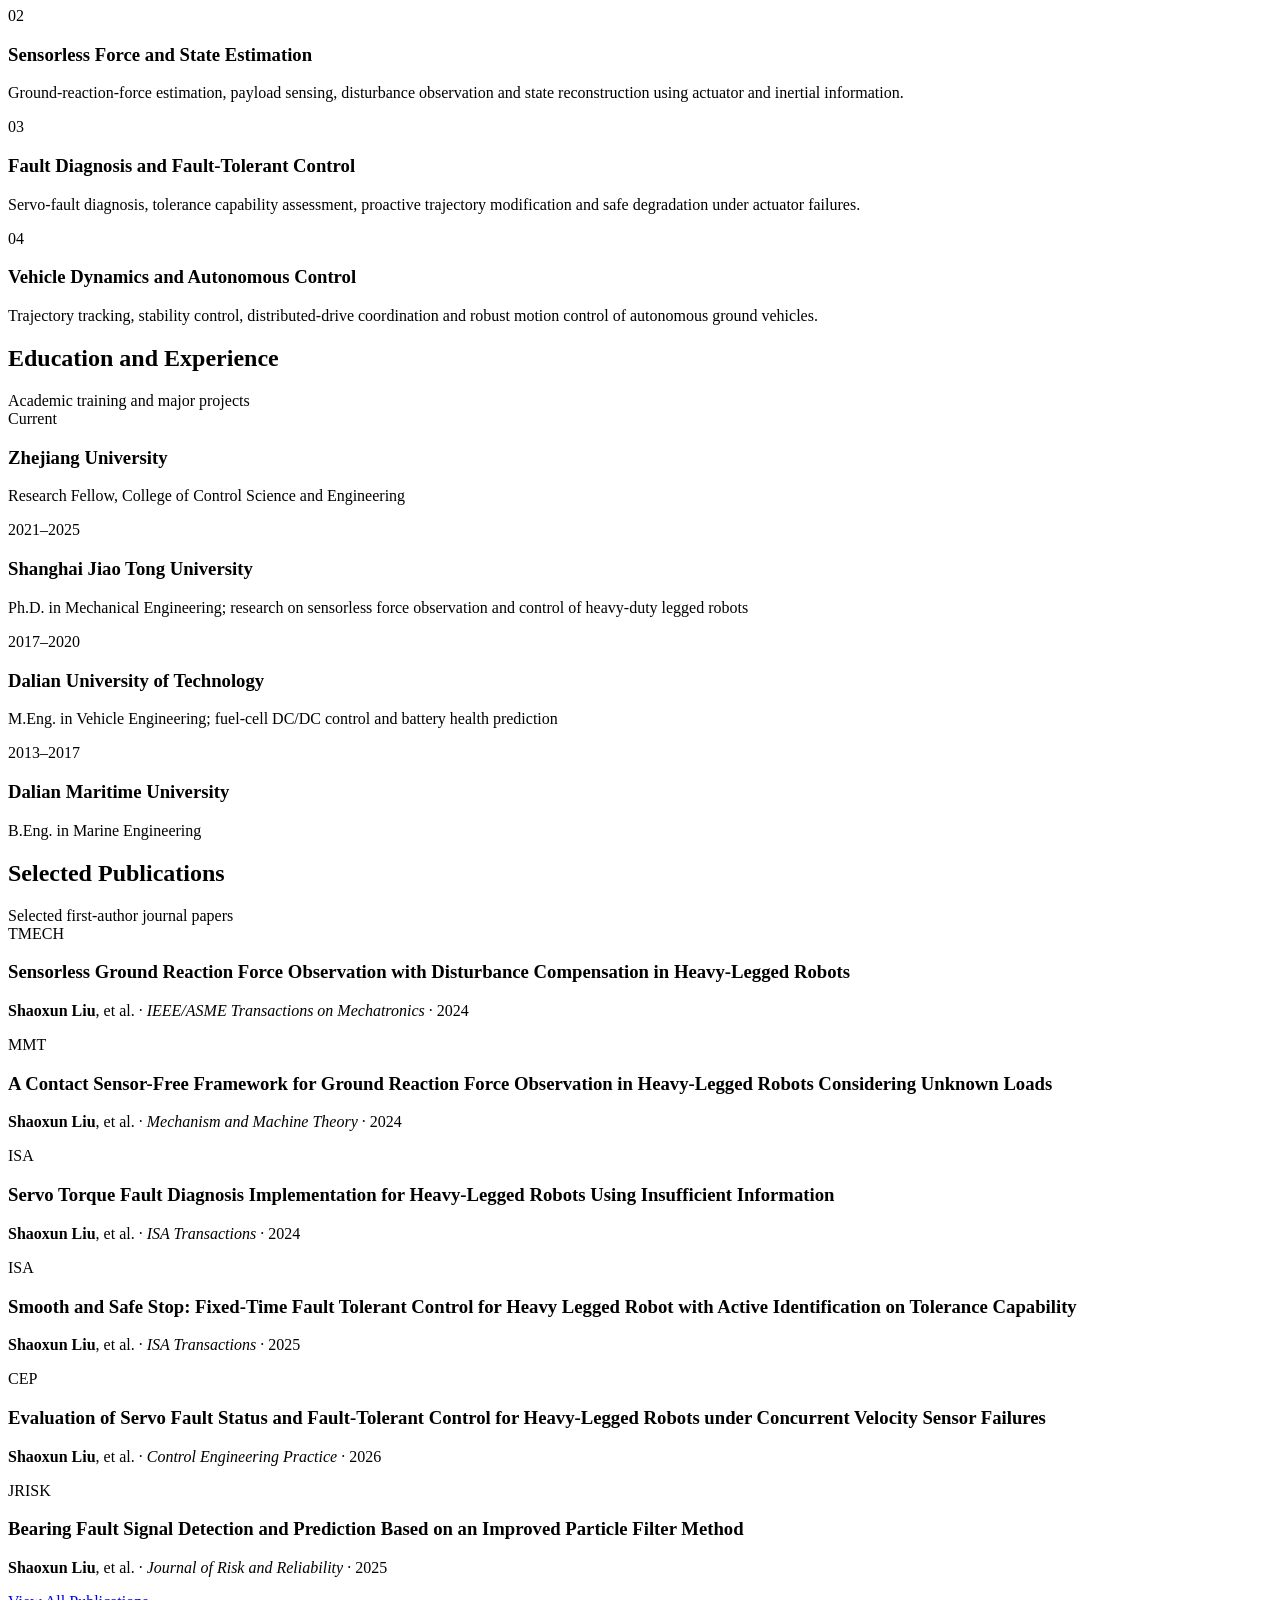
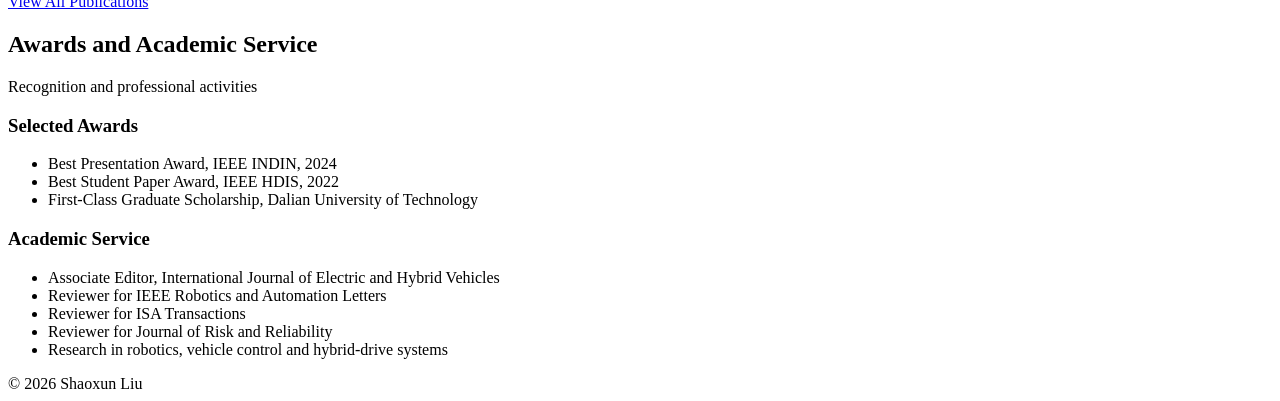
==== commit 4533021f: "Update index.html" ====
--- a/index.html
+++ b/index.html
@@ -1,794 +1,86 @@
 <!DOCTYPE html>
+<!DOCTYPE html>
+
 <html lang="en">
 <head>
-  <meta charset="UTF-8">
-  <meta name="viewport" content="width=device-width, initial-scale=1.0">
-  <meta name="description" content="Academic homepage of Shaoxun Liu, Research Fellow at Zhejiang University.">
-  <meta name="author" content="Shaoxun Liu">
-  <title>Shaoxun Liu | Zhejiang University</title>
-
-  <style>
-    :root {
-      --zju-blue: #0a4b8f;
-      --zju-deep: #073568;
-      --accent: #1677c8;
-      --ink: #1f2937;
-      --muted: #607086;
-      --line: #dfe6ee;
-      --soft: #f5f8fc;
-      --white: #ffffff;
-      --shadow: 0 12px 35px rgba(23, 54, 93, 0.10);
-      --radius: 16px;
-      --max-width: 1160px;
-    }
-
-    * {
-      box-sizing: border-box;
-    }
-
-    html {
-      scroll-behavior: smooth;
-    }
-
-    body {
-      margin: 0;
-      color: var(--ink);
-      background: var(--white);
-      font-family: -apple-system, BlinkMacSystemFont, "Segoe UI", "Helvetica Neue",
-        Arial, "PingFang SC", "Microsoft YaHei", sans-serif;
-      line-height: 1.72;
-    }
-
-    a {
-      color: var(--zju-blue);
-      text-decoration: none;
-    }
-
-    a:hover {
-      color: var(--accent);
-    }
-
-    .top-rule {
-      height: 5px;
-      background: linear-gradient(90deg, var(--zju-deep), var(--accent));
-    }
-
-    .nav-shell {
-      position: sticky;
-      top: 0;
-      z-index: 1000;
-      background: rgba(255, 255, 255, 0.96);
-      border-bottom: 1px solid var(--line);
-      backdrop-filter: blur(10px);
-    }
-
-    .nav {
-      width: min(var(--max-width), calc(100% - 40px));
-      min-height: 70px;
-      margin: 0 auto;
-      display: flex;
-      align-items: center;
-      justify-content: space-between;
-      gap: 24px;
-    }
-
-    .brand {
-      display: flex;
-      align-items: baseline;
-      gap: 10px;
-      white-space: nowrap;
-    }
-
-    .brand strong {
-      color: var(--zju-deep);
-      font-size: 1.12rem;
-      letter-spacing: 0.01em;
-    }
-
-    .brand span {
-      color: var(--muted);
-      font-size: 0.88rem;
-    }
-
-    .nav-links {
-      display: flex;
-      align-items: center;
-      justify-content: flex-end;
-      gap: 24px;
-      font-size: 0.94rem;
-    }
-
-    .nav-links a {
-      color: #344255;
-      font-weight: 600;
-    }
-
-    .nav-links a:hover {
-      color: var(--zju-blue);
-    }
-
-    .language-switch {
-      display: inline-flex;
-      border: 1px solid var(--line);
-      border-radius: 999px;
-      overflow: hidden;
-      background: var(--white);
-    }
-
-    .language-switch button {
-      border: 0;
-      background: transparent;
-      color: var(--muted);
-      padding: 7px 11px;
-      cursor: pointer;
-      font-weight: 700;
-      font-size: 0.8rem;
-    }
-
-    .language-switch button.active {
-      color: var(--white);
-      background: var(--zju-blue);
-    }
-
-    .hero {
-      background:
-        radial-gradient(circle at 90% 8%, rgba(22, 119, 200, 0.14), transparent 30%),
-        linear-gradient(180deg, #f5f9fe 0%, #ffffff 100%);
-      border-bottom: 1px solid var(--line);
-    }
-
-    .hero-inner {
-      width: min(var(--max-width), calc(100% - 40px));
-      margin: 0 auto;
-      padding: 74px 0 62px;
-      display: grid;
-      grid-template-columns: 230px minmax(0, 1fr);
-      align-items: center;
-      gap: 54px;
-    }
-
-    .portrait-wrap {
-      position: relative;
-    }
-
-    .portrait {
-      width: 220px;
-      height: 280px;
-      display: block;
-      object-fit: cover;
-      object-position: center top;
-      border-radius: 12px;
-      border: 7px solid var(--white);
-      box-shadow: var(--shadow);
-    }
-
-    .portrait-wrap::after {
-      content: "";
-      position: absolute;
-      right: -10px;
-      bottom: -10px;
-      width: 72px;
-      height: 72px;
-      border-right: 5px solid var(--accent);
-      border-bottom: 5px solid var(--accent);
-      border-radius: 0 0 15px 0;
-      z-index: -1;
-    }
-
-    .eyebrow {
-      margin: 0 0 8px;
-      color: var(--zju-blue);
-      font-size: 0.92rem;
-      font-weight: 800;
-      letter-spacing: 0.12em;
-      text-transform: uppercase;
-    }
-
-    h1 {
-      margin: 0;
-      color: var(--zju-deep);
-      font-family: Georgia, "Times New Roman", "Songti SC", serif;
-      font-size: clamp(2.55rem, 5vw, 4.35rem);
-      line-height: 1.08;
-      letter-spacing: -0.035em;
-    }
-
-    .cn-name {
-      margin-left: 12px;
-      color: var(--muted);
-      font-family: "Songti SC", "STSong", serif;
-      font-size: 0.46em;
-      font-weight: 500;
-      letter-spacing: 0.04em;
-    }
-
-    .position {
-      margin: 18px 0 4px;
-      color: #26384d;
-      font-size: 1.18rem;
-      font-weight: 700;
-    }
-
-    .affiliation {
-      margin: 0;
-      color: var(--muted);
-      font-size: 1.02rem;
-    }
-
-    .hero-summary {
-      max-width: 780px;
-      margin: 23px 0 0;
-      color: #42536a;
-      font-size: 1.02rem;
-    }
-
-    .quick-links {
-      margin-top: 27px;
-      display: flex;
-      flex-wrap: wrap;
-      gap: 12px;
-    }
-
-    .button {
-      display: inline-flex;
-      align-items: center;
-      justify-content: center;
-      min-height: 42px;
-      padding: 9px 16px;
-      border: 1px solid var(--zju-blue);
-      border-radius: 8px;
-      font-size: 0.9rem;
-      font-weight: 700;
-      transition: transform 0.15s ease, box-shadow 0.15s ease;
-    }
-
-    .button:hover {
-      transform: translateY(-1px);
-      box-shadow: 0 8px 18px rgba(10, 75, 143, 0.15);
-    }
-
-    .button.primary {
-      color: var(--white);
-      background: var(--zju-blue);
-    }
-
-    .button.secondary {
-      color: var(--zju-blue);
-      background: var(--white);
-    }
-
-    .contact-strip {
-      background: var(--zju-deep);
-      color: var(--white);
-    }
-
-    .contact-inner {
-      width: min(var(--max-width), calc(100% - 40px));
-      margin: 0 auto;
-      padding: 17px 0;
-      display: grid;
-      grid-template-columns: repeat(3, minmax(0, 1fr));
-      gap: 22px;
-    }
-
-    .contact-item {
-      min-width: 0;
-      color: rgba(255, 255, 255, 0.92);
-      font-size: 0.9rem;
-    }
-
-    .contact-item strong {
-      display: block;
-      margin-bottom: 1px;
-      color: #bcdcff;
-      font-size: 0.77rem;
-      letter-spacing: 0.08em;
-      text-transform: uppercase;
-    }
-
-    .contact-item a {
-      color: var(--white);
-      word-break: break-word;
-    }
-
-    main {
-      width: min(var(--max-width), calc(100% - 40px));
-      margin: 0 auto;
-      padding: 64px 0 86px;
-    }
-
-    section {
-      scroll-margin-top: 92px;
-      margin-bottom: 72px;
-    }
-
-    .section-heading {
-      display: flex;
-      align-items: flex-end;
-      justify-content: space-between;
-      gap: 24px;
-      margin-bottom: 27px;
-      padding-bottom: 13px;
-      border-bottom: 1px solid var(--line);
-    }
-
-    .section-heading h2 {
-      margin: 0;
-      color: var(--zju-deep);
-      font-family: Georgia, "Times New Roman", "Songti SC", serif;
-      font-size: 2rem;
-      line-height: 1.2;
-    }
-
-    .section-heading span {
-      color: var(--muted);
-      font-size: 0.86rem;
-    }
-
-    .about-grid {
-      display: grid;
-      grid-template-columns: minmax(0, 1.7fr) minmax(270px, 0.8fr);
-      gap: 42px;
-    }
-
-    .about-copy p {
-      margin-top: 0;
-      color: #405168;
-      font-size: 1.02rem;
-      text-align: justify;
-    }
-
-    .focus-box {
-      padding: 25px;
-      border: 1px solid var(--line);
-      border-left: 5px solid var(--zju-blue);
-      border-radius: 10px;
-      background: var(--soft);
-    }
-
-    .focus-box h3 {
-      margin: 0 0 10px;
-      color: var(--zju-deep);
-      font-size: 1rem;
-    }
-
-    .focus-box p {
-      margin: 0;
-      color: var(--muted);
-      font-size: 0.94rem;
-    }
-
-    .cards {
-      display: grid;
-      grid-template-columns: repeat(2, minmax(0, 1fr));
-      gap: 20px;
-    }
-
-    .card {
-      padding: 26px;
-      border: 1px solid var(--line);
-      border-radius: var(--radius);
-      background: var(--white);
-      box-shadow: 0 5px 18px rgba(31, 52, 76, 0.045);
-    }
-
-    .card-index {
-      display: inline-flex;
-      width: 34px;
-      height: 34px;
-      align-items: center;
-      justify-content: center;
-      margin-bottom: 14px;
-      border-radius: 8px;
-      color: var(--white);
-      background: var(--zju-blue);
-      font-weight: 800;
-      font-size: 0.84rem;
-    }
-
-    .card h3 {
-      margin: 0 0 9px;
-      color: var(--zju-deep);
-      font-size: 1.08rem;
-    }
-
-    .card p {
-      margin: 0;
-      color: var(--muted);
-      font-size: 0.94rem;
-    }
-
-    .timeline {
-      position: relative;
-      padding-left: 28px;
-    }
-
-    .timeline::before {
-      content: "";
-      position: absolute;
-      left: 6px;
-      top: 8px;
-      bottom: 8px;
-      width: 2px;
-      background: #c9d8e8;
-    }
-
-    .timeline-item {
-      position: relative;
-      display: grid;
-      grid-template-columns: 145px minmax(0, 1fr);
-      gap: 22px;
-      margin-bottom: 27px;
-    }
-
-    .timeline-item::before {
-      content: "";
-      position: absolute;
-      left: -28px;
-      top: 8px;
-      width: 14px;
-      height: 14px;
-      border: 3px solid var(--zju-blue);
-      border-radius: 50%;
-      background: var(--white);
-    }
-
-    .timeline-date {
-      color: var(--zju-blue);
-      font-weight: 800;
-      font-size: 0.9rem;
-    }
-
-    .timeline-content h3 {
-      margin: 0;
-      color: var(--zju-deep);
-      font-size: 1.02rem;
-    }
-
-    .timeline-content p {
-      margin: 5px 0 0;
-      color: var(--muted);
-      font-size: 0.93rem;
-    }
-
-    .publication-list {
-      display: grid;
-      gap: 14px;
-    }
-
-    .publication {
-      display: grid;
-      grid-template-columns: 92px minmax(0, 1fr);
-      gap: 20px;
-      padding: 21px 22px;
-      border: 1px solid var(--line);
-      border-radius: 12px;
-      background: #fff;
-    }
-
-    .journal-tag {
-      align-self: start;
-      padding: 7px 8px;
-      border-radius: 7px;
-      color: var(--zju-blue);
-      background: #eaf3fc;
-      font-size: 0.73rem;
-      font-weight: 900;
-      text-align: center;
-      letter-spacing: 0.03em;
-    }
-
-    .publication h3 {
-      margin: 0 0 6px;
-      color: #24384f;
-      font-family: Georgia, "Times New Roman", serif;
-      font-size: 1rem;
-      font-weight: 700;
-      line-height: 1.5;
-    }
-
-    .publication p {
-      margin: 0;
-      color: var(--muted);
-      font-size: 0.88rem;
-    }
-
-    .publication-subheading {
-      margin: 36px 0 17px;
-      padding-left: 12px;
-      border-left: 4px solid var(--zju-blue);
-      color: var(--zju-deep);
-      font-family: Georgia, "Times New Roman", "Songti SC", serif;
-      font-size: 1.34rem;
-      line-height: 1.3;
-    }
-
-    .publication-subheading.first {
-      margin-top: 0;
-    }
-
-    .publication-more {
-      margin-top: 23px;
-      text-align: center;
-    }
-
-    .news-list {
-      display: grid;
-      gap: 16px;
-    }
-
-    .news-item {
-      display: grid;
-      grid-template-columns: 105px minmax(0, 1fr);
-      gap: 22px;
-      padding: 20px 22px;
-      border-left: 4px solid var(--zju-blue);
-      border-radius: 0 12px 12px 0;
-      background: var(--soft);
-    }
-
-    .news-date {
-      color: var(--zju-blue);
-      font-weight: 800;
-      font-size: 0.9rem;
-    }
-
-    .news-content h3 {
-      margin: 0 0 5px;
-      color: var(--zju-deep);
-      font-size: 1rem;
-    }
-
-    .news-content p {
-      margin: 0;
-      color: var(--muted);
-      font-size: 0.92rem;
-    }
-
-    .two-column-list {
-      display: grid;
-      grid-template-columns: repeat(2, minmax(0, 1fr));
-      gap: 20px;
-    }
-
-    .list-panel {
-      padding: 25px;
-      border: 1px solid var(--line);
-      border-radius: 13px;
-      background: var(--soft);
-    }
-
-    .list-panel h3 {
-      margin: 0 0 13px;
-      color: var(--zju-deep);
-      font-size: 1.05rem;
-    }
-
-    .list-panel ul {
-      margin: 0;
-      padding-left: 19px;
-      color: #4b5d72;
-    }
-
-    .list-panel li {
-      margin-bottom: 9px;
-    }
-
-    footer {
-      padding: 32px 20px;
-      border-top: 1px solid var(--line);
-      color: var(--muted);
-      background: var(--soft);
-      text-align: center;
-      font-size: 0.86rem;
-    }
-
-    .menu-toggle {
-      display: none;
-      border: 1px solid var(--line);
-      border-radius: 8px;
-      background: var(--white);
-      padding: 8px 10px;
-      color: var(--zju-deep);
-      font-size: 1rem;
-      cursor: pointer;
-    }
-
-    @media (max-width: 900px) {
-      .menu-toggle {
-        display: inline-flex;
-      }
-
-      .nav {
-        position: relative;
-      }
-
-      .nav-links {
-        display: none;
-        position: absolute;
-        top: 62px;
-        right: 0;
-        width: min(340px, calc(100vw - 40px));
-        padding: 18px;
-        flex-direction: column;
-        align-items: stretch;
-        gap: 12px;
-        border: 1px solid var(--line);
-        border-radius: 12px;
-        background: var(--white);
-        box-shadow: var(--shadow);
-      }
-
-      .nav-links.open {
-        display: flex;
-      }
-
-      .language-switch {
-        align-self: flex-start;
-      }
-
-      .hero-inner {
-        grid-template-columns: 190px minmax(0, 1fr);
-        gap: 35px;
-      }
-
-      .portrait {
-        width: 185px;
-        height: 235px;
-      }
-
-      .contact-inner,
-      .cards,
-      .about-grid,
-      .two-column-list {
-        grid-template-columns: 1fr;
-      }
-    }
-
-    @media (max-width: 680px) {
-      .brand span {
-        display: none;
-      }
-
-      .hero-inner {
-        padding: 48px 0 44px;
-        grid-template-columns: 1fr;
-        text-align: center;
-      }
-
-      .portrait-wrap {
-        justify-self: center;
-      }
-
-      .portrait {
-        width: 175px;
-        height: 220px;
-      }
-
-      .quick-links {
-        justify-content: center;
-      }
-
-      .contact-inner {
-        gap: 13px;
-      }
-
-      .section-heading {
-        align-items: flex-start;
-        flex-direction: column;
-        gap: 6px;
-      }
-
-      .timeline-item {
-        grid-template-columns: 1fr;
-        gap: 2px;
-      }
-
-      .publication,
-      .news-item {
-        grid-template-columns: 1fr;
-        gap: 12px;
-      }
-
-      .journal-tag {
-        justify-self: start;
-      }
-    }
-  </style>
+<meta charset="utf-8"/>
+<meta content="width=device-width, initial-scale=1.0" name="viewport"/>
+<meta content="Academic homepage of Shaoxun Liu, Research Fellow at Zhejiang University." name="description"/>
+<meta content="Shaoxun Liu" name="author"/>
+<title>Shaoxun Liu | Zhejiang University</title>
+<link href="style.css" rel="stylesheet"/>
 </head>
-
 <body>
-  <div class="top-rule"></div>
-
-  <header class="nav-shell">
-    <nav class="nav" aria-label="Main navigation">
-      <a class="brand" href="#top">
-        <strong>Shaoxun Liu</strong>
-        <span data-en="Academic Homepage" data-zh="个人学术主页">Academic Homepage</span>
-      </a>
-
-      <button class="menu-toggle" id="menuToggle" aria-label="Toggle navigation">☰</button>
-
-      <div class="nav-links" id="navLinks">
-        <a href="#about" data-en="About" data-zh="个人简介">About</a>
-        <a href="#news" data-en="News" data-zh="最新动态">News</a>
-        <a href="#research" data-en="Research" data-zh="研究方向">Research</a>
-        <a href="#education" data-en="Education" data-zh="教育经历">Education</a>
-        <a href="#publications" data-en="Publications" data-zh="论文成果">Publications</a>
-        <a href="#service" data-en="Awards & Service" data-zh="奖励与兼职">Awards &amp; Service</a>
-
-        <div class="language-switch" aria-label="Language switch">
-          <button type="button" class="active" data-lang="en">EN</button>
-          <button type="button" data-lang="zh">中文</button>
-        </div>
-      </div>
-    </nav>
-  </header>
-
-  <div id="top"></div>
-
-  <section class="hero" aria-labelledby="page-title">
-    <div class="hero-inner">
-      <div class="portrait-wrap">
-        <img class="portrait" src="assets/profile.jpg" alt="Portrait of Shaoxun Liu">
-      </div>
-
-      <div>
-        <p class="eyebrow" data-en="Zhejiang University" data-zh="浙江大学">Zhejiang University</p>
-        <h1 id="page-title">Shaoxun Liu <span class="cn-name">刘邵勋</span></h1>
-        <p class="position" data-en="Research Fellow" data-zh="专职研究员">Research Fellow</p>
-        <p class="affiliation"
-           data-en="College of Control Science and Engineering, Zhejiang University"
-           data-zh="浙江大学控制科学与工程学院">
+<div class="top-rule"></div>
+<header class="nav-shell">
+<nav aria-label="Main navigation" class="nav">
+<a class="brand" href="index.html#top">
+<strong>Shaoxun Liu</strong>
+<span data-en="Academic Homepage" data-zh="个人学术主页">Academic Homepage</span>
+</a>
+<button aria-label="Toggle navigation" class="menu-toggle" id="menuToggle">☰</button>
+<div class="nav-links" id="navLinks">
+<a data-en="About" data-zh="个人简介" href="#about">About</a>
+<a data-en="News" data-zh="最新动态" href="#news">News</a>
+<a data-en="Research" data-zh="研究方向" href="#research">Research</a>
+<a data-en="Education" data-zh="教育经历" href="#education">Education</a>
+<a data-en="Publications" data-zh="论文成果" href="publications.html">Publications</a>
+<a data-en="Awards &amp; Service" data-zh="奖励与兼职" href="#service">Awards &amp; Service</a>
+<div aria-label="Language switch" class="language-switch">
+<button class="active" data-lang="en" type="button">EN</button>
+<button data-lang="zh" type="button">中文</button>
+</div>
+</div>
+</nav>
+</header>
+<div id="top"></div>
+<section aria-labelledby="page-title" class="hero">
+<div class="hero-inner">
+<div class="portrait-wrap">
+<img alt="Portrait of Shaoxun Liu" class="portrait" src="assets/profile.jpg"/>
+</div>
+<div>
+<p class="eyebrow" data-en="Zhejiang University" data-zh="浙江大学">Zhejiang University</p>
+<h1 id="page-title">Shaoxun Liu <span class="cn-name">刘邵勋</span></h1>
+<p class="position" data-en="Research Fellow" data-zh="专职研究员">Research Fellow</p>
+<p class="affiliation" data-en="College of Control Science and Engineering, Zhejiang University" data-zh="浙江大学控制科学与工程学院">
           College of Control Science and Engineering, Zhejiang University
         </p>
-
-        <p class="hero-summary"
-           data-en="My research focuses on heavy-duty hybrid-drive and wheel-legged robotic systems, sensorless force and state observation, disturbance rejection, fault diagnosis and fault-tolerant control, as well as motion control of autonomous unmanned platforms."
-           data-zh="主要从事重载复合驱动与轮足机器人、无传感器力与状态观测、抗扰控制、故障诊断与容错控制，以及无人平台运动控制等方面的研究。">
+<p class="hero-summary" data-en="My research focuses on heavy-duty hybrid-drive and wheel-legged robotic systems, sensorless force and state observation, disturbance rejection, fault diagnosis and fault-tolerant control, as well as motion control of autonomous unmanned platforms." data-zh="主要从事重载复合驱动与轮足机器人、无传感器力与状态观测、抗扰控制、故障诊断与容错控制，以及无人平台运动控制等方面的研究。">
           My research focuses on heavy-duty hybrid-drive and wheel-legged robotic systems,
           sensorless force and state observation, disturbance rejection, fault diagnosis and
           fault-tolerant control, as well as motion control of autonomous unmanned platforms.
         </p>
-
-        <div class="quick-links">
-          <a class="button primary" href="mailto:liushaoxun@zju.edu.cn"
-             data-en="Email Me" data-zh="发送邮件">Email Me</a>
-          <a class="button secondary" href="https://person.zju.edu.cn/shaoxun" target="_blank" rel="noopener"
-             data-en="ZJU Profile" data-zh="浙大主页">ZJU Profile</a>
-        </div>
-      </div>
-    </div>
-  </section>
-
-  <div class="contact-strip">
-    <div class="contact-inner">
-      <div class="contact-item">
-        <strong data-en="Email" data-zh="邮箱">Email</strong>
-        <a href="mailto:liushaoxun@zju.edu.cn">liushaoxun@zju.edu.cn</a>
-      </div>
-      <div class="contact-item">
-        <strong data-en="Research Focus" data-zh="研究方向">Research Focus</strong>
-        <span data-en="Control and Observation of Hybrid-Drive Platforms"
-              data-zh="复合驱动平台控制及观测">
+<div class="quick-links">
+<a class="button primary" data-en="Email Me" data-zh="发送邮件" href="mailto:liushaoxun@zju.edu.cn">Email Me</a>
+<a class="button secondary" data-en="ZJU Profile" data-zh="浙大主页" href="https://person.zju.edu.cn/shaoxun" rel="noopener" target="_blank">ZJU Profile</a>
+</div>
+</div>
+</div>
+</section>
+<div class="contact-strip">
+<div class="contact-inner">
+<div class="contact-item">
+<strong data-en="Email" data-zh="邮箱">Email</strong>
+<a href="mailto:liushaoxun@zju.edu.cn">liushaoxun@zju.edu.cn</a>
+</div>
+<div class="contact-item">
+<strong data-en="Research Focus" data-zh="研究方向">Research Focus</strong>
+<span data-en="Control and Observation of Hybrid-Drive Platforms" data-zh="复合驱动平台控制及观测">
           Control and Observation of Hybrid-Drive Platforms
         </span>
-      </div>
-    </div>
-  </div>
-
-  <main>
-    <section id="about">
-      <div class="section-heading">
-        <h2 data-en="Biography" data-zh="个人简介">Biography</h2>
-        <span data-en="Research profile" data-zh="研究概况">Research profile</span>
-      </div>
-
-      <div class="about-grid">
-        <div class="about-copy">
-          <p
-            data-en="Shaoxun Liu is a Research Fellow with the College of Control Science and Engineering, Zhejiang University. He received the B.Eng. degree in Marine Engineering from Dalian Maritime University in 2017, the M.Eng. degree in Vehicle Engineering from Dalian University of Technology in 2020, and the Ph.D. degree in Mechanical Engineering from Shanghai Jiao Tong University in 2025. His academic training spans marine power systems, vehicle engineering, robot dynamics and intelligent control, providing him with an interdisciplinary background in mechanical systems, electrical actuation and control theory."
-            data-zh="刘邵勋，博士，现为浙江大学控制科学与工程学院专职研究员。2017年获大连海事大学轮机工程专业学士学位，2020年获大连理工大学车辆工程专业硕士学位，2025年获上海交通大学机械工程专业博士学位。其学习与研究经历覆盖船舶动力、车辆工程、机器人动力学与智能控制，形成了机械系统、电驱动执行与控制理论相结合的交叉研究背景。">
+</div>
+</div>
+</div>
+<main>
+<section id="about">
+<div class="section-heading">
+<h2 data-en="Biography" data-zh="个人简介">Biography</h2>
+<span data-en="Research profile" data-zh="研究概况">Research profile</span>
+</div>
+<div class="about-grid">
+<div class="about-copy">
+<p data-en="Shaoxun Liu is a Research Fellow with the College of Control Science and Engineering, Zhejiang University. He received the B.Eng. degree in Marine Engineering from Dalian Maritime University in 2017, the M.Eng. degree in Vehicle Engineering from Dalian University of Technology in 2020, and the Ph.D. degree in Mechanical Engineering from Shanghai Jiao Tong University in 2025. His academic training spans marine power systems, vehicle engineering, robot dynamics and intelligent control, providing him with an interdisciplinary background in mechanical systems, electrical actuation and control theory." data-zh="刘邵勋，博士，现为浙江大学控制科学与工程学院专职研究员。2017年获大连海事大学轮机工程专业学士学位，2020年获大连理工大学车辆工程专业硕士学位，2025年获上海交通大学机械工程专业博士学位。其学习与研究经历覆盖船舶动力、车辆工程、机器人动力学与智能控制，形成了机械系统、电驱动执行与控制理论相结合的交叉研究背景。">
             Shaoxun Liu is a Research Fellow with the College of Control Science and Engineering,
             Zhejiang University. He received the B.Eng. degree in Marine Engineering from Dalian
             Maritime University in 2017, the M.Eng. degree in Vehicle Engineering from Dalian
@@ -797,9 +89,7 @@
             vehicle engineering, robot dynamics and intelligent control, providing him with an
             interdisciplinary background in mechanical systems, electrical actuation and control theory.
           </p>
-          <p
-            data-en="His research focuses on the modeling, observation, control and system integration of heavy-duty embodied robotic platforms and autonomous ground vehicles. Particular interests include heavy-duty wheel-legged and closed-chain robots, hybrid-drive mobile platforms, sensorless ground-reaction-force estimation, payload and disturbance observation, servo fault diagnosis, fixed-time and fault-tolerant control, distributed-drive vehicle control, and trajectory tracking under uncertain loads and complex terrain conditions. His work emphasizes the complete research chain from dynamic modeling and controller design to simulation, test-rig validation and physical-platform experiments. He currently serves as an Associate Editor of the International Journal of Electric and Hybrid Vehicles and as a reviewer for several international journals in robotics, control and mechanical systems."
-            data-zh="其研究主要面向重载具身机器人平台与无人地面车辆的建模、观测、控制及系统集成，重点开展重载轮足与闭链机器人、复合驱动移动平台、无传感器地面接触力估计、负载与扰动观测、伺服故障诊断、固定时间与容错控制、分布式驱动车辆控制，以及未知负载和复杂地形条件下的轨迹跟踪研究。相关工作注重从动力学建模、控制器设计到仿真验证、台架试验和实物平台测试的完整技术链条。现任 International Journal of Electric and Hybrid Vehicles 副编辑，并担任多个机器人、控制与机械系统领域国际期刊审稿人。">
+<p data-en="His research focuses on the modeling, observation, control and system integration of heavy-duty embodied robotic platforms and autonomous ground vehicles. Particular interests include heavy-duty wheel-legged and closed-chain robots, hybrid-drive mobile platforms, sensorless ground-reaction-force estimation, payload and disturbance observation, servo fault diagnosis, fixed-time and fault-tolerant control, distributed-drive vehicle control, and trajectory tracking under uncertain loads and complex terrain conditions. His work emphasizes the complete research chain from dynamic modeling and controller design to simulation, test-rig validation and physical-platform experiments. He currently serves as an Associate Editor of the International Journal of Electric and Hybrid Vehicles and as a reviewer for several international journals in robotics, control and mechanical systems." data-zh="其研究主要面向重载具身机器人平台与无人地面车辆的建模、观测、控制及系统集成，重点开展重载轮足与闭链机器人、复合驱动移动平台、无传感器地面接触力估计、负载与扰动观测、伺服故障诊断、固定时间与容错控制、分布式驱动车辆控制，以及未知负载和复杂地形条件下的轨迹跟踪研究。相关工作注重从动力学建模、控制器设计到仿真验证、台架试验和实物平台测试的完整技术链条。现任 International Journal of Electric and Hybrid Vehicles 副编辑，并担任多个机器人、控制与机械系统领域国际期刊审稿人。">
             His research focuses on the modeling, observation, control and system integration of
             heavy-duty embodied robotic platforms and autonomous ground vehicles. Particular interests
             include heavy-duty wheel-legged and closed-chain robots, hybrid-drive mobile platforms,
@@ -811,588 +101,230 @@
             an Associate Editor of the International Journal of Electric and Hybrid Vehicles and as a
             reviewer for several international journals in robotics, control and mechanical systems.
           </p>
-        </div>
-
-        <aside class="focus-box">
-          <h3 data-en="Current Research Theme" data-zh="当前研究主题">Current Research Theme</h3>
-          <p
-            data-en="Unified modeling, observation, control and verification for heavy-duty embodied robotic platforms operating under strong coupling, uncertain loads and actuator faults."
-            data-zh="面向强耦合、未知负载与执行器故障条件下的重载具身平台，开展统一建模、状态与力观测、运动控制及系统验证研究。">
+</div>
+<aside class="focus-box">
+<h3 data-en="Current Research Theme" data-zh="当前研究主题">Current Research Theme</h3>
+<p data-en="Unified modeling, observation, control and verification for heavy-duty embodied robotic platforms operating under strong coupling, uncertain loads and actuator faults." data-zh="面向强耦合、未知负载与执行器故障条件下的重载具身平台，开展统一建模、状态与力观测、运动控制及系统验证研究。">
             Unified modeling, observation, control and verification for heavy-duty embodied robotic
             platforms operating under strong coupling, uncertain loads and actuator faults.
           </p>
-        </aside>
-      </div>
-    </section>
-
-    <section id="news">
-      <div class="section-heading">
-        <h2 data-en="News" data-zh="最新动态">News</h2>
-        <span data-en="Recent academic and professional updates" data-zh="近期学术与工作动态">Recent academic and professional updates</span>
-      </div>
-
-      <div class="news-list">
-        <article class="news-item">
-          <div class="news-date">2026</div>
-          <div class="news-content">
-            <h3 data-en="Editorial Appointment" data-zh="期刊编辑任职">Editorial Appointment</h3>
-            <p data-en="Appointed Associate Editor of the International Journal of Electric and Hybrid Vehicles."
-               data-zh="受聘担任 International Journal of Electric and Hybrid Vehicles 副编辑。">
+</aside>
+</div>
+</section>
+<section id="news">
+<div class="section-heading">
+<h2 data-en="News" data-zh="最新动态">News</h2>
+<span data-en="Recent academic and professional updates" data-zh="近期学术与工作动态">Recent academic and professional updates</span>
+</div>
+<div class="news-list">
+<article class="news-item">
+<div class="news-date">2026</div>
+<div class="news-content">
+<h3 data-en="Editorial Appointment" data-zh="期刊编辑任职">Editorial Appointment</h3>
+<p data-en="Appointed Associate Editor of the International Journal of Electric and Hybrid Vehicles." data-zh="受聘担任 International Journal of Electric and Hybrid Vehicles 副编辑。">
               Appointed Associate Editor of the International Journal of Electric and Hybrid Vehicles.
             </p>
-          </div>
-        </article>
-
-        <article class="news-item">
-          <div class="news-date">2025</div>
-          <div class="news-content">
-            <h3 data-en="Joined Zhejiang University" data-zh="加入浙江大学">Joined Zhejiang University</h3>
-            <p data-en="Joined the College of Control Science and Engineering, Zhejiang University, as a Research Fellow."
-               data-zh="加入浙江大学控制科学与工程学院，任专职研究员。">
+</div>
+</article>
+<article class="news-item">
+<div class="news-date">2025</div>
+<div class="news-content">
+<h3 data-en="Joined Zhejiang University" data-zh="加入浙江大学">Joined Zhejiang University</h3>
+<p data-en="Joined the College of Control Science and Engineering, Zhejiang University, as a Research Fellow." data-zh="加入浙江大学控制科学与工程学院，任专职研究员。">
               Joined the College of Control Science and Engineering, Zhejiang University, as a Research Fellow.
             </p>
-          </div>
-        </article>
-
-        <article class="news-item">
-          <div class="news-date">2024</div>
-          <div class="news-content">
-            <h3 data-en="Best Presentation Award" data-zh="最佳报告奖">Best Presentation Award</h3>
-            <p data-en="Received the Best Presentation Award at the 22nd IEEE International Conference on Industrial Informatics (INDIN 2024)."
-               data-zh="在第22届 IEEE 工业信息学国际会议（INDIN 2024）获得最佳报告奖。">
+</div>
+</article>
+<article class="news-item">
+<div class="news-date">2024</div>
+<div class="news-content">
+<h3 data-en="Best Presentation Award" data-zh="最佳报告奖">Best Presentation Award</h3>
+<p data-en="Received the Best Presentation Award at the 22nd IEEE International Conference on Industrial Informatics (INDIN 2024)." data-zh="在第22届 IEEE 工业信息学国际会议（INDIN 2024）获得最佳报告奖。">
               Received the Best Presentation Award at the 22nd IEEE International Conference on Industrial Informatics (INDIN 2024).
             </p>
-          </div>
-        </article>
-
-        <article class="news-item">
-          <div class="news-date">2022</div>
-          <div class="news-content">
-            <h3 data-en="Best Student Paper Award" data-zh="最佳学生论文奖">Best Student Paper Award</h3>
-            <p data-en="Received the Best Student Paper Award at the IEEE International Conference on High Performance Big Data and Intelligent Systems (HDIS 2022)."
-               data-zh="在 IEEE 高性能大数据与智能系统国际会议（HDIS 2022）获得最佳学生论文奖。">
+</div>
+</article>
+<article class="news-item">
+<div class="news-date">2022</div>
+<div class="news-content">
+<h3 data-en="Best Student Paper Award" data-zh="最佳学生论文奖">Best Student Paper Award</h3>
+<p data-en="Received the Best Student Paper Award at the IEEE International Conference on High Performance Big Data and Intelligent Systems (HDIS 2022)." data-zh="在 IEEE 高性能大数据与智能系统国际会议（HDIS 2022）获得最佳学生论文奖。">
               Received the Best Student Paper Award at the IEEE International Conference on High Performance Big Data and Intelligent Systems (HDIS 2022).
             </p>
-          </div>
-        </article>
-      </div>
-    </section>
-
-    <section id="research">
-      <div class="section-heading">
-        <h2 data-en="Research Interests" data-zh="研究方向">Research Interests</h2>
-        <span data-en="Four connected research themes" data-zh="四项相互关联的研究主题">Four connected research themes</span>
-      </div>
-
-      <div class="cards">
-        <article class="card">
-          <span class="card-index">01</span>
-          <h3 data-en="Heavy-Duty Hybrid-Drive Robotics" data-zh="重载复合驱动机器人">Heavy-Duty Hybrid-Drive Robotics</h3>
-          <p
-            data-en="Dynamic modeling, actuation coordination and motion control of wheel-legged, closed-chain and multi-actuated robotic platforms."
-            data-zh="开展轮足式、闭链式与多执行器重载机器人平台的动力学建模、驱动协调与运动控制研究。">
+</div>
+</article>
+</div>
+</section>
+<section id="research">
+<div class="section-heading">
+<h2 data-en="Research Interests" data-zh="研究方向">Research Interests</h2>
+<span data-en="Four connected research themes" data-zh="四项相互关联的研究主题">Four connected research themes</span>
+</div>
+<div class="cards">
+<article class="card">
+<span class="card-index">01</span>
+<h3 data-en="Heavy-Duty Hybrid-Drive Robotics" data-zh="重载复合驱动机器人">Heavy-Duty Hybrid-Drive Robotics</h3>
+<p data-en="Dynamic modeling, actuation coordination and motion control of wheel-legged, closed-chain and multi-actuated robotic platforms." data-zh="开展轮足式、闭链式与多执行器重载机器人平台的动力学建模、驱动协调与运动控制研究。">
             Dynamic modeling, actuation coordination and motion control of wheel-legged,
             closed-chain and multi-actuated robotic platforms.
           </p>
-        </article>
-
-        <article class="card">
-          <span class="card-index">02</span>
-          <h3 data-en="Sensorless Force and State Estimation" data-zh="无传感器力与状态观测">Sensorless Force and State Estimation</h3>
-          <p
-            data-en="Ground-reaction-force estimation, payload sensing, disturbance observation and state reconstruction using actuator and inertial information."
-            data-zh="利用执行器信息与惯性信息实现地面接触力估计、负载感知、扰动观测与系统状态重构。">
+</article>
+<article class="card">
+<span class="card-index">02</span>
+<h3 data-en="Sensorless Force and State Estimation" data-zh="无传感器力与状态观测">Sensorless Force and State Estimation</h3>
+<p data-en="Ground-reaction-force estimation, payload sensing, disturbance observation and state reconstruction using actuator and inertial information." data-zh="利用执行器信息与惯性信息实现地面接触力估计、负载感知、扰动观测与系统状态重构。">
             Ground-reaction-force estimation, payload sensing, disturbance observation and state
             reconstruction using actuator and inertial information.
           </p>
-        </article>
-
-        <article class="card">
-          <span class="card-index">03</span>
-          <h3 data-en="Fault Diagnosis and Fault-Tolerant Control" data-zh="故障诊断与容错控制">Fault Diagnosis and Fault-Tolerant Control</h3>
-          <p
-            data-en="Servo-fault diagnosis, tolerance capability assessment, proactive trajectory modification and safe degradation under actuator failures."
-            data-zh="研究伺服故障诊断、容错能力评估、主动轨迹修正以及执行器故障条件下的安全降级控制。">
+</article>
+<article class="card">
+<span class="card-index">03</span>
+<h3 data-en="Fault Diagnosis and Fault-Tolerant Control" data-zh="故障诊断与容错控制">Fault Diagnosis and Fault-Tolerant Control</h3>
+<p data-en="Servo-fault diagnosis, tolerance capability assessment, proactive trajectory modification and safe degradation under actuator failures." data-zh="研究伺服故障诊断、容错能力评估、主动轨迹修正以及执行器故障条件下的安全降级控制。">
             Servo-fault diagnosis, tolerance capability assessment, proactive trajectory modification
             and safe degradation under actuator failures.
           </p>
-        </article>
-
-        <article class="card">
-          <span class="card-index">04</span>
-          <h3 data-en="Vehicle Dynamics and Autonomous Control" data-zh="车辆动力学与自主控制">Vehicle Dynamics and Autonomous Control</h3>
-          <p
-            data-en="Trajectory tracking, stability control, distributed-drive coordination and robust motion control of autonomous ground vehicles."
-            data-zh="开展无人地面车辆的轨迹跟踪、稳定性控制、分布式驱动协调与鲁棒运动控制研究。">
+</article>
+<article class="card">
+<span class="card-index">04</span>
+<h3 data-en="Vehicle Dynamics and Autonomous Control" data-zh="车辆动力学与自主控制">Vehicle Dynamics and Autonomous Control</h3>
+<p data-en="Trajectory tracking, stability control, distributed-drive coordination and robust motion control of autonomous ground vehicles." data-zh="开展无人地面车辆的轨迹跟踪、稳定性控制、分布式驱动协调与鲁棒运动控制研究。">
             Trajectory tracking, stability control, distributed-drive coordination and robust motion
             control of autonomous ground vehicles.
           </p>
-        </article>
-      </div>
-    </section>
-
-    <section id="education">
-      <div class="section-heading">
-        <h2 data-en="Education and Experience" data-zh="教育与科研经历">Education and Experience</h2>
-        <span data-en="Academic training and major projects" data-zh="学术训练与主要项目">Academic training and major projects</span>
-      </div>
-
-      <div class="timeline">
-        <div class="timeline-item">
-          <div class="timeline-date" data-en="Current" data-zh="现今">Current</div>
-          <div class="timeline-content">
-            <h3 data-en="Zhejiang University" data-zh="浙江大学">Zhejiang University</h3>
-            <p data-en="Research Fellow, College of Control Science and Engineering"
-               data-zh="控制科学与工程学院，专职研究员">
+</article>
+</div>
+</section>
+<section id="education">
+<div class="section-heading">
+<h2 data-en="Education and Experience" data-zh="教育与科研经历">Education and Experience</h2>
+<span data-en="Academic training and major projects" data-zh="学术训练与主要项目">Academic training and major projects</span>
+</div>
+<div class="timeline">
+<div class="timeline-item">
+<div class="timeline-date" data-en="Current" data-zh="现今">Current</div>
+<div class="timeline-content">
+<h3 data-en="Zhejiang University" data-zh="浙江大学">Zhejiang University</h3>
+<p data-en="Research Fellow, College of Control Science and Engineering" data-zh="控制科学与工程学院，专职研究员">
               Research Fellow, College of Control Science and Engineering
             </p>
-          </div>
-        </div>
-
-        <div class="timeline-item">
-          <div class="timeline-date">2021–2025</div>
-          <div class="timeline-content">
-            <h3 data-en="Shanghai Jiao Tong University" data-zh="上海交通大学">Shanghai Jiao Tong University</h3>
-            <p data-en="Ph.D. in Mechanical Engineering; research on sensorless force observation and control of heavy-duty legged robots"
-               data-zh="机械工程博士；重载足式机器人无传感器接触力观测与控制">
+</div>
+</div>
+<div class="timeline-item">
+<div class="timeline-date">2021–2025</div>
+<div class="timeline-content">
+<h3 data-en="Shanghai Jiao Tong University" data-zh="上海交通大学">Shanghai Jiao Tong University</h3>
+<p data-en="Ph.D. in Mechanical Engineering; research on sensorless force observation and control of heavy-duty legged robots" data-zh="机械工程博士；重载足式机器人无传感器接触力观测与控制">
               Ph.D. in Mechanical Engineering; research on sensorless force observation and control
               of heavy-duty legged robots
             </p>
-          </div>
-        </div>
-
-        <div class="timeline-item">
-          <div class="timeline-date">2017–2020</div>
-          <div class="timeline-content">
-            <h3 data-en="Dalian University of Technology" data-zh="大连理工大学">Dalian University of Technology</h3>
-            <p data-en="M.Eng. in Vehicle Engineering; fuel-cell DC/DC control and battery health prediction"
-               data-zh="车辆工程硕士；燃料电池DC/DC控制与电池健康状态预测">
+</div>
+</div>
+<div class="timeline-item">
+<div class="timeline-date">2017–2020</div>
+<div class="timeline-content">
+<h3 data-en="Dalian University of Technology" data-zh="大连理工大学">Dalian University of Technology</h3>
+<p data-en="M.Eng. in Vehicle Engineering; fuel-cell DC/DC control and battery health prediction" data-zh="车辆工程硕士；燃料电池DC/DC控制与电池健康状态预测">
               M.Eng. in Vehicle Engineering; fuel-cell DC/DC control and battery health prediction
             </p>
-          </div>
-        </div>
-
-        <div class="timeline-item">
-          <div class="timeline-date">2013–2017</div>
-          <div class="timeline-content">
-            <h3 data-en="Dalian Maritime University" data-zh="大连海事大学">Dalian Maritime University</h3>
-            <p data-en="B.Eng. in Marine Engineering"
-               data-zh="轮机工程学士">
+</div>
+</div>
+<div class="timeline-item">
+<div class="timeline-date">2013–2017</div>
+<div class="timeline-content">
+<h3 data-en="Dalian Maritime University" data-zh="大连海事大学">Dalian Maritime University</h3>
+<p data-en="B.Eng. in Marine Engineering" data-zh="轮机工程学士">
               B.Eng. in Marine Engineering
             </p>
-          </div>
-        </div>
-      </div>
-    </section>
-
-    <section id="selected-publications">
-      <div class="section-heading">
-        <h2 data-en="Selected Publications" data-zh="代表性论文">Selected Publications</h2>
-        <span data-en="Selected first-author journal papers" data-zh="部分第一作者期刊论文">Selected first-author journal papers</span>
-      </div>
-
-      <div class="publication-list">
-        <article class="publication">
-          <div class="journal-tag">TMECH</div>
-          <div>
-            <h3>Sensorless Ground Reaction Force Observation with Disturbance Compensation in Heavy-Legged Robots</h3>
-            <p><strong>Shaoxun Liu</strong>, et al. · <em>IEEE/ASME Transactions on Mechatronics</em> · 2024</p>
-          </div>
-        </article>
-
-        <article class="publication">
-          <div class="journal-tag">MMT</div>
-          <div>
-            <h3>A Contact Sensor-Free Framework for Ground Reaction Force Observation in Heavy-Legged Robots Considering Unknown Loads</h3>
-            <p><strong>Shaoxun Liu</strong>, et al. · <em>Mechanism and Machine Theory</em> · 2024</p>
-          </div>
-        </article>
-
-        <article class="publication">
-          <div class="journal-tag">ISA</div>
-          <div>
-            <h3>Servo Torque Fault Diagnosis Implementation for Heavy-Legged Robots Using Insufficient Information</h3>
-            <p><strong>Shaoxun Liu</strong>, et al. · <em>ISA Transactions</em> · 2024</p>
-          </div>
-        </article>
-
-        <article class="publication">
-          <div class="journal-tag">ISA</div>
-          <div>
-            <h3>Smooth and Safe Stop: Fixed-Time Fault Tolerant Control for Heavy Legged Robot with Active Identification on Tolerance Capability</h3>
-            <p><strong>Shaoxun Liu</strong>, et al. · <em>ISA Transactions</em> · 2025</p>
-          </div>
-        </article>
-
-        <article class="publication">
-          <div class="journal-tag">CEP</div>
-          <div>
-            <h3>Evaluation of Servo Fault Status and Fault-Tolerant Control for Heavy-Legged Robots under Concurrent Velocity Sensor Failures</h3>
-            <p><strong>Shaoxun Liu</strong>, et al. · <em>Control Engineering Practice</em> · 2026</p>
-          </div>
-        </article>
-
-        <article class="publication">
-          <div class="journal-tag">JRISK</div>
-          <div>
-            <h3>Bearing Fault Signal Detection and Prediction Based on an Improved Particle Filter Method</h3>
-            <p><strong>Shaoxun Liu</strong>, et al. · <em>Journal of Risk and Reliability</em> · 2025</p>
-          </div>
-        </article>
-      </div>
-
-      <div class="publication-more">
-        <a class="button secondary" href="#publications"
-           data-en="View All Publications" data-zh="查看全部论文">View All Publications</a>
-      </div>
-    </section>
-
-    <section id="publications">
-      <div class="section-heading">
-        <h2 data-en="Publications" data-zh="论文成果">Publications</h2>
-        <span data-en="Journal articles and conference papers" data-zh="期刊论文与会议论文">Journal articles and conference papers</span>
-      </div>
-
-      <h3 class="publication-subheading first"
-          data-en="Journal Articles" data-zh="期刊论文">Journal Articles</h3>
-      <div class="publication-list">
-        <article class="publication">
-          <div class="journal-tag">CEP</div>
-          <div>
-            <h3>Evaluation of Servo Fault Status and Fault-Tolerant Control for Heavy-Legged Robots under Concurrent Velocity Sensor Failures</h3>
-            <p><strong>Shaoxun Liu</strong>, et al. · <em>Control Engineering Practice</em> · 2026</p>
-          </div>
-        </article>
-
-        <article class="publication">
-          <div class="journal-tag">JES</div>
-          <div>
-            <h3>Towards Sustainable and Cost-Efficient Hub Motor Electric Vehicles: Energy Management Using Nonlinear Model Predictive Control for Hybrid Battery-Supercapacitor Systems</h3>
-            <p>Mohamed Abdullah, <strong>Shaoxun Liu</strong>, et al. · <em>Journal of Energy Storage</em> · 2026</p>
-          </div>
-        </article>
-
-        <article class="publication">
-          <div class="journal-tag">JAE</div>
-          <div>
-            <h3>On-Road Driving Risk Mitigation and Safety Assurance Control Framework for In-Wheel Motor Electric Vehicles</h3>
-            <p>Mohamed Abdullah, <strong>Shaoxun Liu</strong>, et al. · <em>Journal of Automobile Engineering</em> · 2026</p>
-          </div>
-        </article>
-
-        <article class="publication">
-          <div class="journal-tag">ENERGY</div>
-          <div>
-            <h3>Deep Reinforcement Learning-Based Optimal Decision-Making Framework for Eco-Driving in Connected Hub-Motor Electric Vehicles</h3>
-            <p>Mohamed Abdullah, <strong>Shaoxun Liu</strong>, et al. · <em>Energy</em> · 2025</p>
-          </div>
-        </article>
-
-        <article class="publication">
-          <div class="journal-tag">JFI</div>
-          <div>
-            <h3>Traction Control for Multi-Actuator Driven Vehicles: A Case Study of Wheel–Track Hybrid Vehicles</h3>
-            <p>Boyuan Li, <strong>Shaoxun Liu</strong>, et al. · <em>Journal of the Franklin Institute</em> · 2025</p>
-          </div>
-        </article>
-
-        <article class="publication">
-          <div class="journal-tag">ISA</div>
-          <div>
-            <h3>Smooth and Safe Stop: Fixed-Time Fault Tolerant Control for Heavy Legged Robot with Active Identification on Tolerance Capability</h3>
-            <p><strong>Shaoxun Liu</strong>, et al. · <em>ISA Transactions</em> · 2025</p>
-          </div>
-        </article>
-
-        <article class="publication">
-          <div class="journal-tag">JRISK</div>
-          <div>
-            <h3>Bearing Fault Signal Detection and Prediction Based on an Improved Particle Filter Method</h3>
-            <p><strong>Shaoxun Liu</strong>, et al. · <em>Journal of Risk and Reliability</em> · 2025</p>
-          </div>
-        </article>
-
-        <article class="publication">
-          <div class="journal-tag">JSCE</div>
-          <div>
-            <h3>Collaborative Control of the Knee-Wheeled Wheel-Legged Robot: Considering Actuators Characteristics</h3>
-            <p>Zheng Pan, <strong>Shaoxun Liu</strong>, et al. · <em>Journal of Systems and Control Engineering</em> · 2025</p>
-          </div>
-        </article>
-
-        <article class="publication">
-          <div class="journal-tag">JAE</div>
-          <div>
-            <h3>Explicit Solution to the Nonlinear Geometry of Double Wishbone Suspension by Decoupling Steering and Wheel Jumping DOF</h3>
-            <p>Zhihua Niu, <strong>Shaoxun Liu</strong>, et al. · <em>Journal of Automobile Engineering</em> · 2025</p>
-          </div>
-        </article>
-
-        <article class="publication">
-          <div class="journal-tag">TMAG</div>
-          <div>
-            <h3>Modeling of Hot Deformation Behavior of the Nd-Fe-B Permanent Magnet and Its Application in Forming of Magnetic Ring</h3>
-            <p>Junyou Yang, <strong>Shaoxun Liu</strong>, et al. · <em>IEEE Transactions on Magnetics</em> · 2025</p>
-          </div>
-        </article>
-
-        <article class="publication">
-          <div class="journal-tag">TMECH</div>
-          <div>
-            <h3>Sensorless Ground Reaction Force Observation with Disturbance Compensation in Heavy-Legged Robots</h3>
-            <p><strong>Shaoxun Liu</strong>, et al. · <em>IEEE/ASME Transactions on Mechatronics</em> · 2024</p>
-          </div>
-        </article>
-
-        <article class="publication">
-          <div class="journal-tag">MMT</div>
-          <div>
-            <h3>A Contact Sensor-Free Framework for Ground Reaction Force Observation in Heavy-Legged Robots Considering Unknown Loads</h3>
-            <p><strong>Shaoxun Liu</strong>, et al. · <em>Mechanism and Machine Theory</em> · 2024</p>
-          </div>
-        </article>
-
-        <article class="publication">
-          <div class="journal-tag">ISA</div>
-          <div>
-            <h3>Servo Torque Fault Diagnosis Implementation for Heavy-Legged Robots Using Insufficient Information</h3>
-            <p><strong>Shaoxun Liu</strong>, et al. · <em>ISA Transactions</em> · 2024</p>
-          </div>
-        </article>
-
-        <article class="publication">
-          <div class="journal-tag">JAE</div>
-          <div>
-            <h3>Distributed MPC-Based Posture Control for Knee-Wheeled Wheel-Legged Robots with Multi-Actuation</h3>
-            <p>Zheng Pan, <strong>Shaoxun Liu</strong>, et al. · <em>Journal of Automobile Engineering</em> · 2024</p>
-          </div>
-        </article>
-
-        <article class="publication">
-          <div class="journal-tag">MACHINES</div>
-          <div>
-            <h3>Integrated Control of a Wheel–Track Hybrid Vehicle Based on Adaptive Model Predictive Control</h3>
-            <p>Boyuan Li, <strong>Shaoxun Liu</strong>, et al. · <em>Machines</em> · 2024</p>
-          </div>
-        </article>
-
-        <article class="publication">
-          <div class="journal-tag">MACHINES</div>
-          <div>
-            <h3>Design of Active Posture Controller for Trailing-Arm Vehicle: Improving Path-Following and Handling Stability</h3>
-            <p>Zheng Pan, <strong>Shaoxun Liu</strong>, et al. · <em>Machines</em> · 2024</p>
-          </div>
-        </article>
-
-        <article class="publication">
-          <div class="journal-tag">HIT</div>
-          <div>
-            <h3>车用动力电池全生命周期寿命预测方法</h3>
-            <p>周雅夫，<strong>刘邵勋</strong>，等 · <em>哈尔滨工业大学学报</em> · 2022</p>
-          </div>
-        </article>
-
-        <article class="publication">
-          <div class="journal-tag">ENERGIES</div>
-          <div>
-            <h3>A Method for Battery Health Estimation Based on Charging Time Segment</h3>
-            <p><strong>Shaoxun Liu</strong>, et al. · <em>Energies</em> · 2021</p>
-          </div>
-        </article>
-
-        <article class="publication">
-          <div class="journal-tag">AUTO</div>
-          <div>
-            <h3>多输入电动汽车充电装置的设计</h3>
-            <p>周雅夫，<strong>刘邵勋</strong>，等 · <em>汽车实用技术</em> · 2020</p>
-          </div>
-        </article>
-      </div>
-
-      <h3 class="publication-subheading"
-          data-en="Conference Papers" data-zh="会议论文">Conference Papers</h3>
-      <div class="publication-list">
-        <article class="publication">
-          <div class="journal-tag">AMC</div>
-          <div>
-            <h3>Reinforcement Learning-Enabled Terrain Adaptation for Bipedal Wheeled-Legged Robots with Height Adjustment Capability</h3>
-            <p>Tianwei Qian, <strong>Shaoxun Liu</strong>, et al. · <em>IEEE International Conference on Advanced Motion Control</em> · 2026</p>
-          </div>
-        </article>
-
-        <article class="publication">
-          <div class="journal-tag">IROS</div>
-          <div>
-            <h3>Learning Robust and Flexible Locomotion of Wheel-Legged Quadruped Robots in Complex Terrains</h3>
-            <p>Shiyu Zhou, <strong>Shaoxun Liu</strong>, et al. · <em>IEEE/RSJ International Conference on Intelligent Robots and Systems</em> · 2025</p>
-          </div>
-        </article>
-
-        <article class="publication">
-          <div class="journal-tag">RCAE</div>
-          <div>
-            <h3>Sensorless Force/Motion Hybrid Control with Bilateral Force Perception in Heavy Legged Robot</h3>
-            <p>Shouyuan Chen, <strong>Shaoxun Liu</strong>, et al. · <em>International Conference on Robotics, Control and Automation Engineering</em> · 2025</p>
-          </div>
-        </article>
-
-        <article class="publication">
-          <div class="journal-tag">INDIN</div>
-          <div>
-            <h3>Dynamic Balancing Locomotion for Wheel-Legged Vehicle Navigating Uneven Terrain</h3>
-            <p>Shiyu Zhou, <strong>Shaoxun Liu</strong>, et al. · <em>IEEE International Conference on Industrial Informatics</em> · 2024</p>
-          </div>
-        </article>
-
-        <article class="publication">
-          <div class="journal-tag">INDIN</div>
-          <div>
-            <h3>Towards Secure E-Mobility: Cybersecurity of In-Wheel Motor Electric Vehicles Against Adversarial Attacks via Detection and Mitigation</h3>
-            <p>Mohamed Abdullah, <strong>Shaoxun Liu</strong>, et al. · <em>IEEE International Conference on Industrial Informatics</em> · 2024</p>
-          </div>
-        </article>
-
-        <article class="publication">
-          <div class="journal-tag">INDIN</div>
-          <div>
-            <h3>Emergency Brake and DYC Coordinated Control Strategy Based on Model Predictive Control</h3>
-            <p>Junhua Liu, <strong>Shaoxun Liu</strong>, et al. · <em>IEEE International Conference on Industrial Informatics</em> · 2024</p>
-          </div>
-        </article>
-
-        <article class="publication">
-          <div class="journal-tag">IROS</div>
-          <div>
-            <h3>Load Awareness: Sensorless Body Payload Sensing and Localization for Heavy Quadruped Robot</h3>
-            <p><strong>Shaoxun Liu</strong>, et al. · <em>IEEE/RSJ International Conference on Intelligent Robots and Systems</em> · 2023</p>
-          </div>
-        </article>
-
-        <article class="publication">
-          <div class="journal-tag">ICARM</div>
-          <div>
-            <h3>Decoupling Control for Heavy Quadruped Robot: A Hip-Based Optimal Virtual Force Distribution and Control Framework</h3>
-            <p><strong>Shaoxun Liu</strong>, et al. · <em>International Conference on Advanced Robotics and Mechatronics</em> · 2023</p>
-          </div>
-        </article>
-
-        <article class="publication">
-          <div class="journal-tag">ICARM</div>
-          <div>
-            <h3>Cascade Trajectory Optimization with Phase Duration Adaption and Control for Wheel-Legged Robots Overcoming High Obstacles</h3>
-            <p>Shiyu Zhou, <strong>Shaoxun Liu</strong>, et al. · <em>International Conference on Advanced Robotics and Mechatronics</em> · 2023</p>
-          </div>
-        </article>
-
-        <article class="publication">
-          <div class="journal-tag">ICCCR</div>
-          <div>
-            <h3>Collision Avoidance of Wheel-Legged Robots on Complex Topography Based on Vertical Artificial Potential Field Method</h3>
-            <p>Zheng Pan, <strong>Shaoxun Liu</strong>, et al. · <em>International Conference on Computer, Control and Robotics</em> · 2023</p>
-          </div>
-        </article>
-
-        <article class="publication">
-          <div class="journal-tag">ICET</div>
-          <div>
-            <h3>Estimation of Ground Posture Angle for Quadruped Robots Based on IMU</h3>
-            <p>Jiliang Wang, <strong>Shaoxun Liu</strong>, et al. · <em>International Conference on Electronics Technology</em> · 2023</p>
-          </div>
-        </article>
-
-        <article class="publication">
-          <div class="journal-tag">RCAE</div>
-          <div>
-            <h3>Optimal Time Control of Quadruped Robot Diagonal Gait Based on Half-Robot Model</h3>
-            <p>Zheng Pan, <strong>Shaoxun Liu</strong>, et al. · <em>International Conference on Robotics, Control and Automation Engineering</em> · 2023</p>
-          </div>
-        </article>
-
-        <article class="publication">
-          <div class="journal-tag">CVCI</div>
-          <div>
-            <h3>Logic-Based Motor-Battery Power Management Strategy for In-Wheel Motor Electric Vehicles</h3>
-            <p>Mohamed Abdullah, <strong>Shaoxun Liu</strong>, et al. · <em>CAA International Conference on Vehicular Control and Intelligence</em> · 2023</p>
-          </div>
-        </article>
-
-        <article class="publication">
-          <div class="journal-tag">RCAE</div>
-          <div>
-            <h3>Exploring the Effect of Pitching and Rolling Spine Angle for a Galloping Quadruped Robot via Trajectory Optimization</h3>
-            <p>Zhaopeng Lin, <strong>Shaoxun Liu</strong>, et al. · <em>International Conference on Robotics, Control and Automation Engineering</em> · 2023</p>
-          </div>
-        </article>
-
-        <article class="publication">
-          <div class="journal-tag">AIM</div>
-          <div>
-            <h3>A Dynamic Model for Skid Steering of Tracked Vehicles on Firm Ground</h3>
-            <p>Boyuan Li, <strong>Shaoxun Liu</strong>, et al. · <em>IEEE/ASME International Conference on Advanced Intelligent Mechatronics</em> · 2022</p>
-          </div>
-        </article>
-
-        <article class="publication">
-          <div class="journal-tag">AIM</div>
-          <div>
-            <h3>Sensorless Contact Force Observation with Friction Distinguishment in Heavy Legged Robot via PMSM Load Torque and IMU</h3>
-            <p><strong>Shaoxun Liu</strong>, et al. · <em>IEEE/ASME International Conference on Advanced Intelligent Mechatronics</em> · 2022</p>
-          </div>
-        </article>
-
-        <article class="publication">
-          <div class="journal-tag">HDIS</div>
-          <div>
-            <h3>Robot Manipulator Disturbance Observation and Servo-Fault Diagnosis without Speed Sensor</h3>
-            <p><strong>Shaoxun Liu</strong>, et al. · <em>International Conference on High Performance Big Data and Intelligent Systems</em> · 2022</p>
-          </div>
-        </article>
-      </div>
-    </section>
-
-    <section id="service">
-      <div class="section-heading">
-        <h2 data-en="Awards and Academic Service" data-zh="奖励与学术兼职">Awards and Academic Service</h2>
-        <span data-en="Recognition and professional activities" data-zh="获奖与专业服务">Recognition and professional activities</span>
-      </div>
-
-      <div class="two-column-list">
-        <div class="list-panel">
-          <h3 data-en="Selected Awards" data-zh="代表性奖励">Selected Awards</h3>
-          <ul>
-            <li data-en="Best Presentation Award, IEEE INDIN, 2024"
-                data-zh="IEEE INDIN 最佳报告奖，2024">Best Presentation Award, IEEE INDIN, 2024</li>
-            <li data-en="Best Student Paper Award, IEEE HDIS, 2022"
-                data-zh="IEEE HDIS 最佳学生论文奖，2022">Best Student Paper Award, IEEE HDIS, 2022</li>
-            <li data-en="First-Class Graduate Scholarship, Dalian University of Technology"
-                data-zh="大连理工大学一级研究生奖学金">First-Class Graduate Scholarship, Dalian University of Technology</li>
-          </ul>
-        </div>
-
-        <div class="list-panel">
-          <h3 data-en="Academic Service" data-zh="学术兼职">Academic Service</h3>
-          <ul>
-            <li data-en="Associate Editor, International Journal of Electric and Hybrid Vehicles"
-                data-zh="International Journal of Electric and Hybrid Vehicles 副编辑">Associate Editor, International Journal of Electric and Hybrid Vehicles</li>
-            <li data-en="Reviewer for IEEE Robotics and Automation Letters"
-                data-zh="IEEE Robotics and Automation Letters 审稿人">Reviewer for IEEE Robotics and Automation Letters</li>
-            <li data-en="Reviewer for ISA Transactions"
-                data-zh="ISA Transactions 审稿人">Reviewer for ISA Transactions</li>
-            <li data-en="Reviewer for Journal of Risk and Reliability"
-                data-zh="Journal of Risk and Reliability 审稿人">Reviewer for Journal of Risk and Reliability</li>
-            <li data-en="Research in robotics, vehicle control and hybrid-drive systems"
-                data-zh="长期从事机器人、车辆控制与复合驱动系统研究">Research in robotics, vehicle control and hybrid-drive systems</li>
-          </ul>
-        </div>
-      </div>
-    </section>
-  </main>
-
-  <footer>
-    <span>© <span id="year"></span> Shaoxun Liu</span>
-  </footer>
-
-  <script>
+</div>
+</div>
+</div>
+</section>
+<section id="selected-publications">
+<div class="section-heading">
+<h2 data-en="Selected Publications" data-zh="代表性论文">Selected Publications</h2>
+<span data-en="Selected first-author journal papers" data-zh="部分第一作者期刊论文">Selected first-author journal papers</span>
+</div>
+<div class="publication-list">
+<article class="publication">
+<div class="journal-tag">TMECH</div>
+<div>
+<h3>Sensorless Ground Reaction Force Observation with Disturbance Compensation in Heavy-Legged Robots</h3>
+<p><strong>Shaoxun Liu</strong>, et al. · <em>IEEE/ASME Transactions on Mechatronics</em> · 2024</p>
+</div>
+</article>
+<article class="publication">
+<div class="journal-tag">MMT</div>
+<div>
+<h3>A Contact Sensor-Free Framework for Ground Reaction Force Observation in Heavy-Legged Robots Considering Unknown Loads</h3>
+<p><strong>Shaoxun Liu</strong>, et al. · <em>Mechanism and Machine Theory</em> · 2024</p>
+</div>
+</article>
+<article class="publication">
+<div class="journal-tag">ISA</div>
+<div>
+<h3>Servo Torque Fault Diagnosis Implementation for Heavy-Legged Robots Using Insufficient Information</h3>
+<p><strong>Shaoxun Liu</strong>, et al. · <em>ISA Transactions</em> · 2024</p>
+</div>
+</article>
+<article class="publication">
+<div class="journal-tag">ISA</div>
+<div>
+<h3>Smooth and Safe Stop: Fixed-Time Fault Tolerant Control for Heavy Legged Robot with Active Identification on Tolerance Capability</h3>
+<p><strong>Shaoxun Liu</strong>, et al. · <em>ISA Transactions</em> · 2025</p>
+</div>
+</article>
+<article class="publication">
+<div class="journal-tag">CEP</div>
+<div>
+<h3>Evaluation of Servo Fault Status and Fault-Tolerant Control for Heavy-Legged Robots under Concurrent Velocity Sensor Failures</h3>
+<p><strong>Shaoxun Liu</strong>, et al. · <em>Control Engineering Practice</em> · 2026</p>
+</div>
+</article>
+<article class="publication">
+<div class="journal-tag">JRISK</div>
+<div>
+<h3>Bearing Fault Signal Detection and Prediction Based on an Improved Particle Filter Method</h3>
+<p><strong>Shaoxun Liu</strong>, et al. · <em>Journal of Risk and Reliability</em> · 2025</p>
+</div>
+</article>
+</div>
+<div class="publication-more">
+<a class="button secondary" data-en="View All Publications" data-zh="查看全部论文" href="publications.html">View All Publications</a>
+</div>
+</section>
+
+<section id="service">
+<div class="section-heading">
+<h2 data-en="Awards and Academic Service" data-zh="奖励与学术兼职">Awards and Academic Service</h2>
+<span data-en="Recognition and professional activities" data-zh="获奖与专业服务">Recognition and professional activities</span>
+</div>
+<div class="two-column-list">
+<div class="list-panel">
+<h3 data-en="Selected Awards" data-zh="代表性奖励">Selected Awards</h3>
+<ul>
+<li data-en="Best Presentation Award, IEEE INDIN, 2024" data-zh="IEEE INDIN 最佳报告奖，2024">Best Presentation Award, IEEE INDIN, 2024</li>
+<li data-en="Best Student Paper Award, IEEE HDIS, 2022" data-zh="IEEE HDIS 最佳学生论文奖，2022">Best Student Paper Award, IEEE HDIS, 2022</li>
+<li data-en="First-Class Graduate Scholarship, Dalian University of Technology" data-zh="大连理工大学一级研究生奖学金">First-Class Graduate Scholarship, Dalian University of Technology</li>
+</ul>
+</div>
+<div class="list-panel">
+<h3 data-en="Academic Service" data-zh="学术兼职">Academic Service</h3>
+<ul>
+<li data-en="Associate Editor, International Journal of Electric and Hybrid Vehicles" data-zh="International Journal of Electric and Hybrid Vehicles 副编辑">Associate Editor, International Journal of Electric and Hybrid Vehicles</li>
+<li data-en="Reviewer for IEEE Robotics and Automation Letters" data-zh="IEEE Robotics and Automation Letters 审稿人">Reviewer for IEEE Robotics and Automation Letters</li>
+<li data-en="Reviewer for ISA Transactions" data-zh="ISA Transactions 审稿人">Reviewer for ISA Transactions</li>
+<li data-en="Reviewer for Journal of Risk and Reliability" data-zh="Journal of Risk and Reliability 审稿人">Reviewer for Journal of Risk and Reliability</li>
+<li data-en="Research in robotics, vehicle control and hybrid-drive systems" data-zh="长期从事机器人、车辆控制与复合驱动系统研究">Research in robotics, vehicle control and hybrid-drive systems</li>
+</ul>
+</div>
+</div>
+</section>
+</main>
+<footer>
+<span>© <span id="year"></span> Shaoxun Liu</span>
+</footer>
+<script>
     const translations = document.querySelectorAll("[data-en][data-zh]");
     const languageButtons = document.querySelectorAll("[data-lang]");
     const navLinks = document.getElementById("navLinks");
